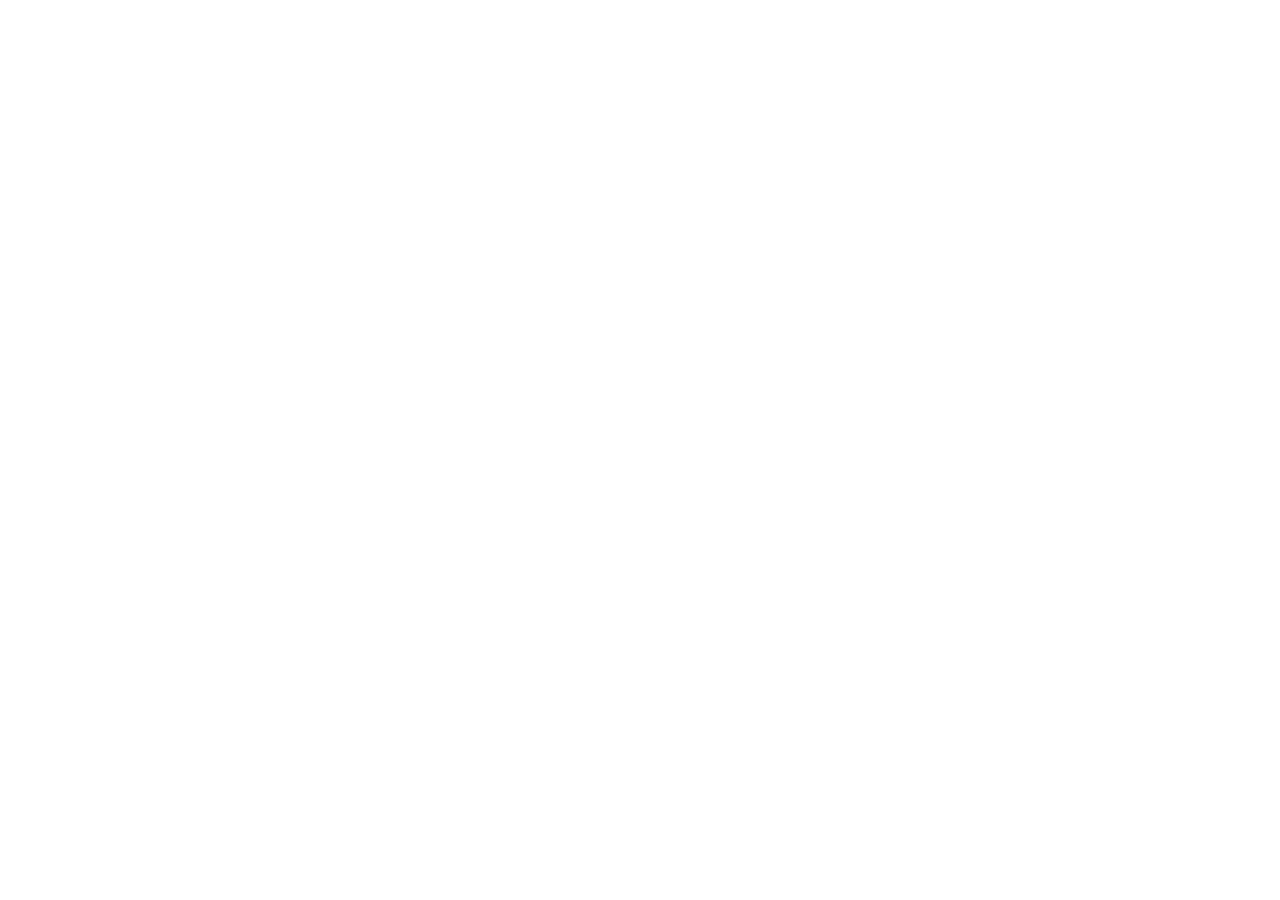
==== index.html @ 7acb24db "Update index.html - Update landing page with images new images" ====
<!DOCTYPE html>
<html lang="en">
<head>
  <!-- Google tag (gtag.js) -->
<script async src="https://www.googletagmanager.com/gtag/js?id=G-9ZVL39YYQL"></script>
<script>
  window.dataLayer = window.dataLayer || [];
  function gtag(){dataLayer.push(arguments);}
  gtag('js', new Date());

  gtag('config', 'G-9ZVL39YYQL');
<meta charset="UTF-8" />
<meta name="viewport" content="width=device-width, initial-scale=1.0" />
<title>pakt — Make the pakt. Show up. Live it.</title>
<meta name="description" content="pakt is coming soon to NYC, LA, and Chicago. Join the beta waitlist and be first in the room when we launch." />
<meta property="og:title" content="pakt — Make the pakt. Show up. Live it." />
<meta property="og:description" content="The social discovery app for people who are tired of experiencing things alone." />
<meta property="og:url" content="https://pakt.group" />
<meta name="twitter:card" content="summary_large_image" />
<link rel="preconnect" href="https://fonts.googleapis.com" />
<link rel="preconnect" href="https://fonts.gstatic.com" crossorigin />
<link rel="stylesheet" href="https://fonts.googleapis.com/css2?family=Fraunces:ital,opsz,wght@0,9..144,300;0,9..144,400;0,9..144,500;0,9..144,600;0,9..144,700;0,9..144,800;0,9..144,900;1,9..144,400;1,9..144,500;1,9..144,600&family=DM+Sans:ital,opsz,wght@0,9..40,300;0,9..40,400;0,9..40,500;0,9..40,600;0,9..40,700;1,9..40,400&family=JetBrains+Mono:ital,wght@0,400;0,500;0,700&display=swap" />
<style>
/* ─── Design Tokens ───────────────────────────────────────────────────── */
:root {
  --ink: #0E0E0F;
  --bone: #F5EFE4;
  --cream: #FAF4E7;
  --paper: #F0E9DB;
  --ember: #FF5339;
  --ember-dim: #E8432B;
  --indigo: #2E2F7E;
  --lime: #CAFF3C;
  --sage: #7A8471;

  --text-ink: #1A1A1B;
  --text-dim: #4A4A4B;
  --text-mute: #7A7A7B;
  --rule: rgba(14, 14, 15, 0.12);

  --display: 'Fraunces', 'Times New Roman', serif;
  --body: 'DM Sans', system-ui, sans-serif;
  --mono: 'JetBrains Mono', ui-monospace, monospace;

  --max: 1280px;
  --gutter: clamp(20px, 5vw, 48px);
}

/* ─── Reset ──────────────────────────────────────────────────────────── */
*, *::before, *::after { box-sizing: border-box; margin: 0; padding: 0; }
html { scroll-behavior: smooth; -webkit-font-smoothing: antialiased; -moz-osx-font-smoothing: grayscale; }
body {
  font-family: var(--body);
  background: var(--bone);
  color: var(--text-ink);
  font-size: 17px;
  line-height: 1.55;
  overflow-x: hidden;
}
img { display: block; max-width: 100%; }
button, input, select, textarea { font: inherit; color: inherit; }
a { color: inherit; text-decoration: none; -webkit-tap-highlight-color: transparent; }
button { -webkit-tap-highlight-color: transparent; cursor: pointer; }

/* Noise / grain texture overlay */
body::before {
  content: "";
  position: fixed; inset: 0;
  pointer-events: none;
  z-index: 1000;
  opacity: 0.035;
  mix-blend-mode: multiply;
  background-image: url("data:image/svg+xml;utf8,<svg xmlns='http://www.w3.org/2000/svg' width='200' height='200'><filter id='n'><feTurbulence type='fractalNoise' baseFrequency='0.9' numOctaves='2' stitchTiles='stitch'/></filter><rect width='100%25' height='100%25' filter='url(%23n)'/></svg>");
}

/* ─── Navigation ─────────────────────────────────────────────────────── */
.nav {
  position: fixed; top: 0; left: 0; right: 0;
  z-index: 100;
  padding: 20px var(--gutter);
  display: flex; justify-content: space-between; align-items: center;
  transition: backdrop-filter 0.3s, background 0.3s, border-color 0.3s;
  border-bottom: 1px solid transparent;
}
.nav.scrolled {
  background: rgba(245, 239, 228, 0.85);
  backdrop-filter: blur(20px);
  -webkit-backdrop-filter: blur(20px);
  border-bottom-color: var(--rule);
}
.logo {
  font-family: var(--display);
  font-weight: 800;
  font-size: 28px;
  font-style: italic;
  letter-spacing: -1.5px;
  color: var(--ink);
}
.logo .dot {
  display: inline-block;
  width: 8px; height: 8px;
  border-radius: 50%;
  background: var(--ember);
  margin-left: 2px;
  vertical-align: 5px;
  animation: pulse 2s ease infinite;
}
@keyframes pulse {
  0%, 100% { opacity: 1; transform: scale(1); }
  50% { opacity: 0.6; transform: scale(1.3); }
}
.nav-links {
  display: flex; gap: 36px; align-items: center;
}
.nav-links a {
  font-family: var(--body);
  font-size: 14px;
  font-weight: 500;
  color: var(--text-ink);
  position: relative;
}
.nav-links a:not(.nav-cta)::after {
  content: ''; position: absolute; bottom: -4px; left: 0; width: 0; height: 1px;
  background: var(--ink); transition: width 0.3s ease;
}
@media (hover: hover) {
  .nav-links a:not(.nav-cta):hover::after { width: 100%; }
}
.nav-cta {
  background: var(--ink);
  color: var(--bone) !important;
  padding: 10px 20px;
  border-radius: 999px;
  font-weight: 600;
  transition: transform 0.2s, box-shadow 0.2s;
  -webkit-tap-highlight-color: transparent;
}
.nav-cta:active { opacity: 0.8; transform: scale(0.97); }
@media (hover: hover) {
  .nav-cta:hover {
    transform: translateY(-2px);
    box-shadow: 0 8px 20px rgba(14,14,15,0.2);
  }
}
/* ── Hamburger button ── */
.nav-burger {
  display: none;
  flex-direction: column;
  justify-content: center;
  gap: 5px;
  width: 40px; height: 40px;
  padding: 8px;
  border-radius: 8px;
  background: transparent;
  border: none;
  cursor: pointer;
  -webkit-tap-highlight-color: transparent;
}
.nav-burger span {
  display: block;
  width: 100%; height: 2px;
  background: var(--ink);
  border-radius: 2px;
  transition: transform 0.3s ease, opacity 0.3s ease;
  transform-origin: center;
}
.nav-burger.open span:nth-child(1) { transform: translateY(7px) rotate(45deg); }
.nav-burger.open span:nth-child(2) { opacity: 0; transform: scaleX(0); }
.nav-burger.open span:nth-child(3) { transform: translateY(-7px) rotate(-45deg); }

/* ── Mobile drawer ── */
.nav-drawer {
  position: fixed;
  top: 0; right: 0;
  width: min(320px, 85vw);
  height: 100vh;
  background: var(--bone);
  z-index: 200;
  display: flex;
  flex-direction: column;
  padding: 100px 32px 48px;
  gap: 4px;
  transform: translateX(100%);
  transition: transform 0.35s cubic-bezier(0.4, 0, 0.2, 1);
  box-shadow: -20px 0 60px rgba(14,14,15,0.15);
}
.nav-drawer.open { transform: translateX(0); }
.nav-overlay {
  position: fixed;
  inset: 0;
  background: rgba(14,14,15,0.4);
  z-index: 190;
  opacity: 0;
  pointer-events: none;
  transition: opacity 0.35s ease;
  backdrop-filter: blur(4px);
  -webkit-backdrop-filter: blur(4px);
}
.nav-overlay.open { opacity: 1; pointer-events: auto; }
.drawer-link {
  font-family: var(--display);
  font-size: 28px;
  font-weight: 400;
  letter-spacing: -0.02em;
  color: var(--text-ink);
  padding: 14px 0;
  border-bottom: 1px solid var(--rule);
  transition: color 0.2s;
}
.drawer-link:last-child { border-bottom: none; }
.drawer-link:active { color: var(--ember); }
.drawer-cta {
  margin-top: 16px;
  font-size: 22px;
  color: var(--ember);
  font-style: italic;
  border: none;
}

@media (max-width: 768px) {
  .nav-links a:not(.nav-cta) { display: none; }
  .nav-cta { display: none; }
  .nav-burger { display: flex; }
}

/* ─── Hero ───────────────────────────────────────────────────────────── */
.hero {
  min-height: 100vh;
  padding: 120px var(--gutter) 80px;
  position: relative;
  display: grid;
  grid-template-columns: 1fr 1fr;
  gap: 60px;
  align-items: center;
  max-width: var(--max);
  margin: 0 auto;
  overflow: visible;
}
@media (max-width: 960px) {
  .hero {
    grid-template-columns: 1fr;
    text-align: center;
    padding: 120px var(--gutter) 60px;
    gap: 48px;
  }
}

/* Hero background spans full viewport */
.hero-bg-full {
  position: fixed;
  inset: 0;
  pointer-events: none;
  z-index: -1;
}

.hero-grid {
  position: absolute; inset: 0;
  background-image:
    linear-gradient(to right, var(--rule) 1px, transparent 1px),
    linear-gradient(to bottom, var(--rule) 1px, transparent 1px);
  background-size: 60px 60px;
  mask-image: linear-gradient(to bottom, rgba(0,0,0,0.4), transparent);
  -webkit-mask-image: linear-gradient(to bottom, rgba(0,0,0,0.4), transparent);
  pointer-events: none;
}

.hero-copy { position: relative; z-index: 2; }
@media (max-width: 960px) {
  .hero-actions { justify-content: center; }
}

.hero-eyebrow {
  font-family: var(--mono);
  font-size: 13px;
  font-weight: 500;
  text-transform: uppercase;
  letter-spacing: 2.5px;
  color: var(--text-mute);
  margin-bottom: 32px;
  display: flex; align-items: center; gap: 12px;
  animation: fadeInUp 0.8s ease 0.1s both;
}
@media (max-width: 768px) {
  .hero-eyebrow { font-size: 11px; letter-spacing: 1.5px; margin-bottom: 24px; }
  .hero-eyebrow::before { width: 24px; }
}
.hero-eyebrow::before {
  content: ''; display: inline-block;
  width: 40px; height: 1px; background: var(--ink); opacity: 0.3;
}
.hero-title {
  font-family: var(--display);
  font-size: clamp(48px, 9vw, 120px);
  line-height: 1.05;
  font-weight: 400;
  letter-spacing: -0.03em;
  max-width: 1100px;
  margin-bottom: 40px;
  animation: fadeInUp 0.9s ease 0.2s both;
}
.hero-title .line {
  display: block;
  overflow: visible;
  padding-bottom: 0.08em;
}
.hero-title em {
  font-style: italic;
  font-weight: 500;
  color: var(--ember);
}
.hero-title .underline {
  position: relative;
  display: inline-block;
}
.hero-title .underline::after {
  content: ''; position: absolute;
  left: 0; right: 0; bottom: -0.12em;
  height: 4px;
  border-radius: 2px;
  background: var(--ember);
  animation: drawLine 1.2s ease 1.4s both;
  transform-origin: left;
}
@keyframes fadeInUp {
  from { opacity: 0; transform: translateY(24px); }
  to   { opacity: 1; transform: translateY(0); }
}
@keyframes drawLine {
  from { transform: scaleX(0); }
  to   { transform: scaleX(1); }
}
.hero-sub {
  font-size: clamp(16px, 2vw, 20px);
  max-width: 540px;
  color: var(--text-dim);
  margin-bottom: 48px;
  animation: fadeInUp 0.9s ease 0.4s both;
  line-height: 1.65;
}
.hero-actions {
  display: flex; gap: 12px; flex-wrap: wrap;
  animation: fadeInUp 0.9s ease 0.5s both;
}
@media (max-width: 640px) {
  .hero-actions { flex-direction: column; }
  .hero-actions .btn { width: 100%; justify-content: center; border-radius: 14px; padding: 17px 24px; }
}

/* ─── Buttons ─────────────────────────────────────────────────────────── */
.btn {
  display: inline-flex; align-items: center; gap: 12px;
  padding: 18px 32px;
  border-radius: 999px;
  font-family: var(--body);
  font-size: 15px;
  font-weight: 600;
  border: none;
  cursor: pointer;
  transition: all 0.25s ease;
  position: relative;
  overflow: hidden;
}
.btn-primary { background: var(--ink); color: var(--bone); }
.btn-secondary { background: transparent; color: var(--ink); border: 1.5px solid var(--ink); }
.btn-icon { width: 18px; height: 18px; }

/* Touch feedback — works on all devices */
.btn-primary:active { opacity: 0.85; transform: scale(0.97); }
.btn-secondary:active { background: var(--ink); color: var(--bone); transform: scale(0.97); }

/* Hover effects — desktop only, never fires on touch */
@media (hover: hover) {
  .btn-primary:hover {
    transform: translateY(-3px);
    box-shadow: 0 12px 32px rgba(14,14,15,0.25);
  }
  .btn-secondary:hover { background: var(--ink); color: var(--bone); }
}



.float-card-img {
  height: 110px; border-radius: 10px; margin-bottom: 12px;
  position: relative; overflow: hidden;
}

/* ═══════════════════════════════════════
   SCENE 1 — Jazz Under the Stars
   Night sky · Spotlights · Musicians · Crowd
   ═══════════════════════════════════════ */
.fc-jazz {
  background: linear-gradient(175deg, #030a1c 0%, #061530 35%, #0d2045 65%, #101830 100%);
}
/* Stars */
.fc-jazz::before {
  content: ''; position: absolute; inset: 0;
  background-image:
    radial-gradient(1px   1px   at  7% 10%, rgba(255,255,255,.95) 0%, transparent 100%),
    radial-gradient(1px   1px   at 19%  6%, rgba(255,255,255,.75) 0%, transparent 100%),
    radial-gradient(1.5px 1.5px at 34% 13%, rgba(255,255,255,.9)  0%, transparent 100%),
    radial-gradient(1px   1px   at 51%  5%, rgba(255,255,255,.8)  0%, transparent 100%),
    radial-gradient(1px   1px   at 66%  9%, rgba(255,255,255,.85) 0%, transparent 100%),
    radial-gradient(1.5px 1.5px at 80%  6%, rgba(255,255,255,.9)  0%, transparent 100%),
    radial-gradient(1px   1px   at 91% 15%, rgba(255,255,255,.7)  0%, transparent 100%),
    radial-gradient(1px   1px   at 12% 23%, rgba(255,255,255,.55) 0%, transparent 100%),
    radial-gradient(1px   1px   at 45% 20%, rgba(255,255,255,.65) 0%, transparent 100%),
    radial-gradient(1px   1px   at 73% 22%, rgba(255,255,255,.7)  0%, transparent 100%),
    radial-gradient(1px   1px   at 88% 28%, rgba(255,255,255,.5)  0%, transparent 100%),
    radial-gradient(1px   1px   at 28% 32%, rgba(255,255,255,.4)  0%, transparent 100%),
    radial-gradient(1px   1px   at 60% 30%, rgba(255,255,255,.45) 0%, transparent 100%);
}
/* Stage ambient glow */
.fc-jazz::after {
  content: ''; position: absolute;
  bottom: 37%; left: 50%; transform: translateX(-50%);
  width: 130px; height: 14px;
  background: radial-gradient(ellipse, rgba(255,195,55,.35) 0%, transparent 70%);
  border-radius: 50%;
}
/* Spotlight beams */
.fc-j-spot { position: absolute; bottom: 36%; }
.fc-j-spot::before {
  content: ''; position: absolute; bottom: 0;
  clip-path: polygon(20% 0%, 80% 0%, 100% 100%, 0% 100%);
}
.fc-j-spot-1 { left: 14%; }
.fc-j-spot-1::before {
  width: 40px; height: 48px;
  background: linear-gradient(to bottom, transparent 0%, rgba(255,200,55,.24) 100%);
  transform: rotate(-10deg); transform-origin: bottom center;
}
.fc-j-spot-2 { left: 46%; }
.fc-j-spot-2::before {
  width: 30px; height: 52px;
  background: linear-gradient(to bottom, transparent 0%, rgba(255,230,100,.2) 100%);
  transform-origin: bottom center;
}
.fc-j-spot-3 { right: 14%; }
.fc-j-spot-3::before {
  width: 38px; height: 46px;
  background: linear-gradient(to bottom, transparent 0%, rgba(180,155,255,.2) 100%);
  transform: rotate(10deg); transform-origin: bottom center;
}
/* Stage platform */
.fc-j-stage {
  position: absolute;
  bottom: 36%; left: 0; right: 0; height: 2px;
  background: linear-gradient(90deg, transparent, #4a3818 20%, #2e2208 50%, #4a3818 80%, transparent);
  box-shadow: 0 0 10px rgba(255,190,50,.25);
}
/* Musician silhouettes */
.fc-j-sil {
  position: absolute; bottom: calc(36% + 2px);
  background: #01040d; border-radius: 2px 2px 0 0;
}
.fc-j-sil::before {
  content: ''; position: absolute;
  bottom: 100%; left: 50%; transform: translateX(-50%);
  border-radius: 50%; background: #01040d;
}
/* Pianist */
.fc-j-sil-1 { left: calc(25% - 4px); width: 8px; height: 18px; }
.fc-j-sil-1::before { width: 6px; height: 6px; }
/* Bassist */
.fc-j-sil-2 { left: calc(50% - 4px); width: 7px; height: 22px; }
.fc-j-sil-2::before { width: 5px; height: 5px; }
.fc-j-sil-2::after {
  content: ''; position: absolute;
  top: -2px; right: -8px;
  width: 1px; height: 28px;
  background: #01040d; transform: rotate(5deg); transform-origin: bottom;
}
/* Trumpet */
.fc-j-sil-3 { right: calc(25% - 4px); width: 8px; height: 20px; }
.fc-j-sil-3::before { width: 5px; height: 5px; }
.fc-j-sil-3::after {
  content: ''; position: absolute;
  top: 5px; left: 100%;
  width: 11px; height: 2px;
  background: #01040d; border-radius: 0 1px 1px 0;
}
/* Trees flanking stage */
.fc-j-tree {
  position: absolute;
  bottom: 36%;
}
.fc-j-tree::before, .fc-j-tree::after { content: ''; position: absolute; background: #01040d; }
.fc-j-tree-l { left: 0; }
.fc-j-tree-l::before { bottom: 0; left: 4px; width: 5px; height: 22px; }
.fc-j-tree-l::after {
  bottom: 18px; left: -6px;
  width: 22px; height: 28px;
  background: radial-gradient(ellipse, #01040d 0%, #01040d 100%);
  border-radius: 50% 50% 40% 40%;
}
.fc-j-tree-r { right: 0; }
.fc-j-tree-r::before { bottom: 0; right: 4px; width: 5px; height: 18px; }
.fc-j-tree-r::after {
  bottom: 14px; right: -5px;
  width: 18px; height: 22px;
  border-radius: 50% 50% 40% 40%;
}
/* Crowd silhouette */
.fc-j-crowd {
  position: absolute;
  bottom: 0; left: 0; right: 0; height: 36%;
  background: #01040d;
  border-radius: 50% 50% 0 0 / 8px 8px 0 0;
}
.fc-j-crowd::before {
  content: ''; position: absolute;
  top: -7px; left: 0; right: 0; height: 8px;
  background:
    radial-gradient(ellipse 9px 7px at  5% 0%, #01040d 49%, transparent 50%),
    radial-gradient(ellipse 9px 7px at 13% 0%, #01040d 49%, transparent 50%),
    radial-gradient(ellipse 9px 7px at 21% 0%, #01040d 49%, transparent 50%),
    radial-gradient(ellipse 9px 7px at 30% 0%, #01040d 49%, transparent 50%),
    radial-gradient(ellipse 9px 7px at 38% 0%, #01040d 49%, transparent 50%),
    radial-gradient(ellipse 9px 7px at 47% 0%, #01040d 49%, transparent 50%),
    radial-gradient(ellipse 9px 7px at 55% 0%, #01040d 49%, transparent 50%),
    radial-gradient(ellipse 9px 7px at 64% 0%, #01040d 49%, transparent 50%),
    radial-gradient(ellipse 9px 7px at 72% 0%, #01040d 49%, transparent 50%),
    radial-gradient(ellipse 9px 7px at 81% 0%, #01040d 49%, transparent 50%),
    radial-gradient(ellipse 9px 7px at 90% 0%, #01040d 49%, transparent 50%),
    radial-gradient(ellipse 9px 7px at 99% 0%, #01040d 49%, transparent 50%);
}

/* ═══════════════════════════════════════
   SCENE 2 — Street Food Festival (Urban)
   City skyline · Food trucks · Bunting · Crowd
   ═══════════════════════════════════════ */
.fc-food {
  background: linear-gradient(175deg,
    #1c3a5e 0%,
    #2e5a80 18%,
    #b87218 58%,
    #8a4e08 80%,
    #5a2e04 100%
  );
}
/* Sky: sun halo + warm atmosphere */
.fc-food::before {
  content: ''; position: absolute; inset: 0;
  background:
    radial-gradient(ellipse 110px 32px at 62% 60%, rgba(255,220,80,.28) 0%, transparent 100%),
    radial-gradient(ellipse 50px 18px at 25% 68%, rgba(255,180,50,.1)  0%, transparent 100%);
}
/* City skyline */
.fc-f-skyline {
  position: absolute;
  bottom: 38%; left: 0; right: 0; height: 32px;
  background:
    linear-gradient(#0a1828,#0a1828)  1% bottom / 14px 32px no-repeat,
    linear-gradient(#0a1828,#0a1828) 12% bottom / 18px 20px no-repeat,
    linear-gradient(#0a1828,#0a1828) 27% bottom / 13px 28px no-repeat,
    linear-gradient(#0a1828,#0a1828) 43% bottom / 22px 16px no-repeat,
    linear-gradient(#0a1828,#0a1828) 58% bottom / 16px 26px no-repeat,
    linear-gradient(#0a1828,#0a1828) 73% bottom / 20px 22px no-repeat,
    linear-gradient(#0a1828,#0a1828) 88% bottom / 14px 30px no-repeat;
}
/* Lit windows on buildings */
.fc-f-skyline::before {
  content: ''; position: absolute; inset: 0;
  background:
    radial-gradient(1px 1px at  3% 22%, rgba(255,230,100,.7) 0%, transparent 100%),
    radial-gradient(1px 1px at  8% 58%, rgba(255,230,100,.55) 0%, transparent 100%),
    radial-gradient(1px 1px at 16% 52%, rgba(255,230,100,.65) 0%, transparent 100%),
    radial-gradient(1px 1px at 31% 20%, rgba(255,230,100,.7) 0%, transparent 100%),
    radial-gradient(1px 1px at 36% 55%, rgba(255,230,100,.5) 0%, transparent 100%),
    radial-gradient(1px 1px at 48% 42%, rgba(255,230,100,.6) 0%, transparent 100%),
    radial-gradient(1px 1px at 63% 16%, rgba(255,230,100,.65) 0%, transparent 100%),
    radial-gradient(1px 1px at 68% 50%, rgba(255,230,100,.5) 0%, transparent 100%),
    radial-gradient(1px 1px at 78% 32%, rgba(255,230,100,.6) 0%, transparent 100%),
    radial-gradient(1px 1px at 83% 62%, rgba(255,230,100,.55) 0%, transparent 100%),
    radial-gradient(1px 1px at 92% 25%, rgba(255,230,100,.7) 0%, transparent 100%);
}
/* Ground / street */
.fc-f-ground {
  position: absolute;
  bottom: 0; left: 0; right: 0; height: 38%;
  background: linear-gradient(to bottom, #1a1008, #0e0804);
}
.fc-f-ground::before {
  content: ''; position: absolute;
  top: 0; left: 0; right: 0; height: 1.5px;
  background: rgba(255,200,80,.12);
}
/* Bunting string */
.fc-f-bunting {
  position: absolute;
  top: 20%; left: 0; right: 0; height: 1px;
  background: rgba(255,255,255,.22);
}
/* Colorful bunting flags */
.fc-f-bunting::before {
  content: ''; position: absolute;
  top: 0; left: 0; height: 8px; width: 100%;
  background:
    linear-gradient(135deg, rgba(220,30,30,.9) 5px, transparent 5px)    0px   0px / 12px 8px,
    linear-gradient(225deg, rgba(220,30,30,.9) 5px, transparent 5px)    6px   0px / 12px 8px,
    linear-gradient(135deg, rgba(255,200,0,.85) 5px, transparent 5px)  14px   0px / 12px 8px,
    linear-gradient(225deg, rgba(255,200,0,.85) 5px, transparent 5px)  20px   0px / 12px 8px,
    linear-gradient(135deg, rgba(30,100,200,.7) 5px, transparent 5px)  28px   0px / 12px 8px,
    linear-gradient(225deg, rgba(30,100,200,.7) 5px, transparent 5px)  34px   0px / 12px 8px,
    linear-gradient(135deg, rgba(200,30,100,.8) 5px, transparent 5px)  42px   0px / 12px 8px,
    linear-gradient(225deg, rgba(200,30,100,.8) 5px, transparent 5px)  48px   0px / 12px 8px,
    linear-gradient(135deg, rgba(30,160,60,.7) 5px, transparent 5px)   56px   0px / 12px 8px,
    linear-gradient(225deg, rgba(30,160,60,.7) 5px, transparent 5px)   62px   0px / 12px 8px,
    linear-gradient(135deg, rgba(220,30,30,.9) 5px, transparent 5px)   70px   0px / 12px 8px,
    linear-gradient(225deg, rgba(220,30,30,.9) 5px, transparent 5px)   76px   0px / 12px 8px,
    linear-gradient(135deg, rgba(255,200,0,.85) 5px, transparent 5px)  84px   0px / 12px 8px,
    linear-gradient(225deg, rgba(255,200,0,.85) 5px, transparent 5px)  90px   0px / 12px 8px,
    linear-gradient(135deg, rgba(30,100,200,.7) 5px, transparent 5px)  98px   0px / 12px 8px,
    linear-gradient(225deg, rgba(30,100,200,.7) 5px, transparent 5px) 104px   0px / 12px 8px,
    linear-gradient(135deg, rgba(200,30,100,.8) 5px, transparent 5px) 112px   0px / 12px 8px,
    linear-gradient(225deg, rgba(200,30,100,.8) 5px, transparent 5px) 118px   0px / 12px 8px,
    linear-gradient(135deg, rgba(30,160,60,.7) 5px, transparent 5px)  126px   0px / 12px 8px,
    linear-gradient(225deg, rgba(30,160,60,.7) 5px, transparent 5px)  132px   0px / 12px 8px,
    linear-gradient(135deg, rgba(220,30,30,.9) 5px, transparent 5px)  140px   0px / 12px 8px,
    linear-gradient(225deg, rgba(220,30,30,.9) 5px, transparent 5px)  146px   0px / 12px 8px,
    linear-gradient(135deg, rgba(255,200,0,.85) 5px, transparent 5px) 154px   0px / 12px 8px,
    linear-gradient(225deg, rgba(255,200,0,.85) 5px, transparent 5px) 160px   0px / 12px 8px,
    linear-gradient(135deg, rgba(30,100,200,.7) 5px, transparent 5px) 168px   0px / 12px 8px,
    linear-gradient(225deg, rgba(30,100,200,.7) 5px, transparent 5px) 174px   0px / 12px 8px,
    linear-gradient(135deg, rgba(200,30,100,.8) 5px, transparent 5px) 182px   0px / 12px 8px,
    linear-gradient(225deg, rgba(200,30,100,.8) 5px, transparent 5px) 188px   0px / 12px 8px,
    linear-gradient(135deg, rgba(30,160,60,.7) 5px, transparent 5px)  196px   0px / 12px 8px,
    linear-gradient(225deg, rgba(30,160,60,.7) 5px, transparent 5px)  202px   0px / 12px 8px;
  background-repeat: no-repeat;
}
/* Food truck bodies */
.fc-f-truck {
  position: absolute;
  bottom: 38%;
  background: #0a1828;
  border-radius: 2px 2px 0 0;
}
/* Wheels via box-shadow */
.fc-f-truck::after {
  content: ''; position: absolute;
  bottom: -5px;
  width: 8px; height: 8px;
  background: #0a1828; border-radius: 50%;
}
.fc-f-truck-1 { left: 2%; width: 60px; height: 24px; }
.fc-f-truck-1::after { left: 9px; box-shadow: 38px 0 0 0 #0a1828; }
.fc-f-truck-2 { left: 43%; width: 52px; height: 22px; }
.fc-f-truck-2::after { left: 8px; box-shadow: 32px 0 0 0 #0a1828; }
/* Service windows */
.fc-f-win {
  position: absolute;
  background: rgba(255,200,50,.18);
  border: 1px solid rgba(255,200,50,.3);
  border-radius: 1px;
}
.fc-f-win-1 { bottom: calc(38% + 8px);  left: calc(2%  + 14px); width: 16px; height: 12px; }
.fc-f-win-2 { bottom: calc(38% + 7px);  left: calc(43% + 12px); width: 14px; height: 10px; }
/* Truck awnings */
.fc-f-awn {
  position: absolute;
  background: #0a1828; height: 5px;
}
.fc-f-awn-1 { bottom: calc(38% + 24px); left: calc(2%  - 2px); width: 64px; }
.fc-f-awn-2 { bottom: calc(38% + 22px); left: calc(43% - 2px); width: 56px; }
/* Food stand (right) */
.fc-f-stand {
  position: absolute;
  bottom: 38%; right: 3%;
  width: 34px; height: 14px;
  background: #0a1828; border-radius: 1px;
}
.fc-f-stand::before {
  content: ''; position: absolute;
  bottom: 100%; left: -3px; right: -3px; height: 4px;
  background: #0a1828; border-radius: 1px 1px 0 0;
}
.fc-f-stand::after {
  content: ''; position: absolute;
  top: 100%; left: 5px;
  width: 2px; height: 8px;
  background: #0a1828;
  box-shadow: 20px 0 0 0 #0a1828;
}
/* Steam wisps */
.fc-f-steam {
  position: absolute; bottom: 38%;
  width: 3px; background: rgba(255,255,255,.12); border-radius: 2px;
  animation: fc-steam 2.5s ease-in-out infinite;
}
.fc-f-steam-1 { left: 18%; height: 14px; animation-delay: 0.4s; }
.fc-f-steam-2 { left: 54%; height: 10px; animation-delay: 1.2s; }
@keyframes fc-steam {
  0%   { transform: translateY(0) scaleX(1); opacity: .12; }
  50%  { transform: translateY(-9px) scaleX(1.6); opacity: .18; }
  100% { transform: translateY(-18px) scaleX(.4); opacity: 0; }
}
/* Crowd heads foreground */
.fc-f-crowd {
  position: absolute;
  bottom: 0; left: 0; right: 0; height: 20%;
  background: #0a0602;
}
.fc-f-crowd::before {
  content: ''; position: absolute;
  top: -9px; left: 0; right: 0; height: 10px;
  background:
    radial-gradient(ellipse 12px 9px at  5% 0%, #0a0602 49%, transparent 50%),
    radial-gradient(ellipse 11px 8px at 14% 0%, #0a0602 49%, transparent 50%),
    radial-gradient(ellipse 13px 9px at 24% 0%, #0a0602 49%, transparent 50%),
    radial-gradient(ellipse 10px 8px at 33% 0%, #0a0602 49%, transparent 50%),
    radial-gradient(ellipse 12px 9px at 43% 0%, #0a0602 49%, transparent 50%),
    radial-gradient(ellipse 11px 8px at 53% 0%, #0a0602 49%, transparent 50%),
    radial-gradient(ellipse 13px 9px at 62% 0%, #0a0602 49%, transparent 50%),
    radial-gradient(ellipse 10px 8px at 72% 0%, #0a0602 49%, transparent 50%),
    radial-gradient(ellipse 12px 9px at 82% 0%, #0a0602 49%, transparent 50%),
    radial-gradient(ellipse 11px 8px at 92% 0%, #0a0602 49%, transparent 50%);
}

/* ═══════════════════════════════════════
   SCENE 3 — Sunset Kayak Tour
   Burning sky · Glowing sun · Dark water · Kayaks
   ═══════════════════════════════════════ */
.fc-kayak {
  background: linear-gradient(175deg,
    #ff7730 0%, #f56010 22%,
    #d94800 48%, #b83200 72%,
    #7a1800 100%);
}
/* Atmospheric haze */
.fc-kayak::before {
  content: ''; position: absolute; inset: 0;
  background:
    radial-gradient(ellipse 100px 38px at 50% 22%, rgba(255,240,80,.14) 0%, transparent 100%),
    radial-gradient(ellipse 50px  20px at 18% 18%, rgba(255,200,80,.08) 0%, transparent 100%),
    radial-gradient(ellipse 45px  18px at 82% 14%, rgba(255,210,80,.08) 0%, transparent 100%);
}
/* Sun orb */
.fc-k-sun {
  position: absolute;
  bottom: 42%; left: 50%; transform: translateX(-50%);
  width: 20px; height: 20px; border-radius: 50%;
  background: radial-gradient(circle, #fff8e0 0%, #ffe050 40%, #ffaa00 70%, transparent 100%);
  box-shadow: 0 0 10px 5px rgba(255,210,40,.45), 0 0 28px 10px rgba(255,140,0,.2);
}
/* Water body */
.fc-k-water {
  position: absolute;
  bottom: 0; left: 0; right: 0; height: 42%;
  background: linear-gradient(to bottom, #0c1f35 0%, #071420 50%, #03090f 100%);
}
/* Sun reflection column */
.fc-k-water::before {
  content: ''; position: absolute;
  top: 0; left: 50%; transform: translateX(-50%);
  width: 8px; height: 40%;
  background: linear-gradient(to bottom, rgba(255,200,40,.4) 0%, rgba(255,130,20,.15) 60%, transparent 100%);
  border-radius: 0 0 3px 3px;
}
/* Water shimmer line */
.fc-k-water::after {
  content: ''; position: absolute;
  top: 7px; left: 0; right: 0; height: 1px;
  background: linear-gradient(90deg, transparent 8%, rgba(255,140,30,.22) 28%, rgba(255,190,60,.38) 50%, rgba(255,140,30,.22) 72%, transparent 92%);
}
/* Second shimmer line */
.fc-k-shimmer {
  position: absolute;
  bottom: calc(42% - 18px); left: 0; right: 0; height: 1px;
  background: linear-gradient(90deg, transparent 15%, rgba(255,120,20,.14) 35%, rgba(255,160,40,.2) 50%, rgba(255,120,20,.14) 65%, transparent 85%);
}
/* Mountain / tree silhouette */
.fc-k-mtn {
  position: absolute;
  bottom: 42%; left: 0; right: 0; height: 18px;
  background:
    radial-gradient(ellipse 55px 18px at 16% 100%, #07111e 49%, transparent 50%),
    radial-gradient(ellipse 65px 15px at 78% 100%, #07111e 49%, transparent 50%),
    radial-gradient(ellipse 22px 10px at  4% 100%, #07111e 49%, transparent 50%),
    radial-gradient(ellipse 28px 13px at 96% 100%, #07111e 49%, transparent 50%),
    radial-gradient(ellipse 20px  8px at 38% 100%, #07111e 49%, transparent 50%),
    radial-gradient(ellipse 18px  9px at 58% 100%, #07111e 49%, transparent 50%);
}
/* Kayak hulls — prominent boat shapes */
.fc-k-kayak {
  position: absolute;
  bottom: calc(42% + 2px);
  height: 8px;
  border-radius: 50%;
  background: #07111e;
  box-shadow: 0 2px 6px rgba(0,0,0,.5);
}
/* Kayak 1 — lead, foreground, large */
.fc-k-kayak-1 { left: 15%; width: 58px; }
/* Kayak 2 — behind, slightly smaller */
.fc-k-kayak-2 { left: 57%; width: 46px; bottom: calc(42% + 1px); }
/* Paddle blades on each kayak */
.fc-k-kayak::before, .fc-k-kayak::after {
  content: ''; position: absolute;
  background: #07111e; border-radius: 2px;
  width: 3px; height: 14px;
  top: -12px;
}
.fc-k-kayak-1::before { left: 16px;  transform: rotate(-24deg); transform-origin: bottom center; }
.fc-k-kayak-1::after  { right: 16px; transform: rotate(24deg);  transform-origin: bottom center; }
.fc-k-kayak-2::before { left: 12px;  transform: rotate(-20deg); transform-origin: bottom center; width: 2px; height: 12px; top: -10px; }
.fc-k-kayak-2::after  { right: 12px; transform: rotate(20deg);  transform-origin: bottom center; width: 2px; height: 12px; top: -10px; }
/* Paddler on kayak 1 */
.fc-k-kayak-1 .fc-k-paddler {
  position: absolute;
  bottom: 65%; left: 50%; transform: translateX(-50%);
  width: 6px; height: 9px;
  background: #07111e; border-radius: 3px 3px 0 0;
}
.fc-k-kayak-1 .fc-k-paddler::before {
  content: ''; position: absolute;
  bottom: 100%; left: 50%; transform: translateX(-50%);
  width: 5px; height: 5px;
  background: #07111e; border-radius: 50%;
}
/* Paddler on kayak 2 */
.fc-k-kayak-2 .fc-k-paddler {
  position: absolute;
  bottom: 65%; left: 50%; transform: translateX(-50%);
  width: 5px; height: 7px;
  background: #07111e; border-radius: 2px 2px 0 0;
}
.fc-k-kayak-2 .fc-k-paddler::before {
  content: ''; position: absolute;
  bottom: 100%; left: 50%; transform: translateX(-50%);
  width: 4px; height: 4px;
  background: #07111e; border-radius: 50%;
}




/* ═══════════════════════════════════════════════════════════
   ANIMATED PHONE DEMO
   ═══════════════════════════════════════════════════════════ */

/* ── Phone container ── */
.hero-phone-demo {
  position: relative;
  z-index: 2;
  display: flex;
  align-items: center;
  justify-content: center;
  padding: 20px 0;
}
@media (max-width: 960px) {
  .hero-phone-demo { padding: 0; }
}

/* Glow ring behind phone */
.hero-phone-demo::before {
  content: '';
  position: absolute;
  width: 320px; height: 320px;
  border-radius: 50%;
  background: radial-gradient(circle, rgba(255,83,57,.18) 0%, transparent 70%);
  animation: demoGlow 4s ease-in-out infinite;
  pointer-events: none;
}
@keyframes demoGlow {
  0%,100% { transform: scale(1);   opacity: .8; }
  50%      { transform: scale(1.1); opacity: 1; }
}

/* ── Phone shell ── */
.demo-phone {
  width: 300px;
  background: #0e0e0f;
  border-radius: 48px;
  border: 1.5px solid rgba(255,255,255,.1);
  box-shadow:
    0 0 0 1px rgba(0,0,0,.6),
    0 50px 100px rgba(0,0,0,.35),
    0 20px 40px rgba(0,0,0,.2),
    inset 0 1px 0 rgba(255,255,255,.06);
  overflow: hidden;
  position: relative;
  animation: phoneFloat 5s ease-in-out infinite;
}
@keyframes phoneFloat {
  0%,100% { transform: translateY(0) rotate(0deg); }
  33%      { transform: translateY(-10px) rotate(.4deg); }
  66%      { transform: translateY(-5px) rotate(-.3deg); }
}

/* ── Screen ── */
.demo-screen {
  background: #0a0a0d;
  position: relative;
  overflow: hidden;
  height: 580px;
  display: flex;
  flex-direction: column;
}

/* ── Status bar ── */
.demo-status {
  display: flex;
  justify-content: space-between;
  align-items: center;
  padding: 14px 22px 0;
  font-size: 11px;
  font-weight: 700;
  color: #fff;
  font-family: var(--body);
  flex-shrink: 0;
  position: relative;
  z-index: 10;
}
.demo-status-right { display: flex; align-items: center; gap: 5px; }
.demo-sig { display: flex; align-items: flex-end; gap: 1.5px; }
.demo-sig span { background: #fff; border-radius: 1px; width: 3px; }
.demo-sig span:nth-child(1) { height: 4px; }
.demo-sig span:nth-child(2) { height: 7px; }
.demo-sig span:nth-child(3) { height: 10px; }
.demo-sig span:nth-child(4) { height: 13px; opacity:.4; }
.demo-bat {
  width: 22px; height: 11px;
  border: 1.5px solid rgba(255,255,255,.7); border-radius: 3px;
  position: relative;
}
.demo-bat::before {
  content: ''; position: absolute;
  left: 2px; top: 1.5px; right: 4px; bottom: 1.5px;
  background: #4CD964; border-radius: 1px;
}
.demo-bat::after {
  content: ''; position: absolute;
  right: -4px; top: 50%; transform: translateY(-50%);
  width: 2px; height: 5px;
  background: rgba(255,255,255,.4); border-radius: 0 1px 1px 0;
}

/* ── App header bar ── */
.demo-header {
  display: flex;
  justify-content: space-between;
  align-items: center;
  padding: 8px 18px 10px;
  flex-shrink: 0;
  position: relative;
  z-index: 10;
}
.demo-logo {
  font-family: var(--display);
  font-size: 22px; font-weight: 800; font-style: italic;
  color: var(--ember); letter-spacing: -.5px;
}
.demo-loc {
  display: flex; align-items: center; gap: 4px;
  font-size: 11px; color: rgba(255,255,255,.45); font-weight: 500;
}
.demo-loc-dot {
  width: 5px; height: 5px; border-radius: 50%; background: var(--ember);
  animation: pulse 2s ease-in-out infinite;
}
.demo-notif {
  width: 28px; height: 28px; border-radius: 8px;
  background: rgba(255,255,255,.07);
  display: flex; align-items: center; justify-content: center;
  font-size: 13px;
}

/* ── Progress dots ── */
.demo-progress {
  display: flex; justify-content: center; gap: 5px;
  padding: 0 0 8px; flex-shrink: 0;
  position: relative; z-index: 10;
}
.demo-dot {
  width: 5px; height: 5px; border-radius: 50%;
  background: rgba(255,255,255,.2);
  transition: background .3s, transform .3s;
}
.demo-dot.active {
  background: var(--ember);
  transform: scale(1.3);
  box-shadow: 0 0 6px rgba(255,83,57,.6);
}

/* ── Card stack area ── */
.demo-stack {
  flex: 1;
  position: relative;
  margin: 0 12px;
  overflow: visible;
}

/* ── Individual swipe cards ── */
.demo-card {
  position: absolute;
  inset: 0;
  border-radius: 20px;
  overflow: hidden;
  cursor: grab;
  transform-origin: center bottom;
  transition: transform .55s cubic-bezier(.22,.68,0,1.3), opacity .4s ease, box-shadow .3s;
  box-shadow: 0 12px 40px rgba(0,0,0,.6);
  will-change: transform;
}
.demo-card.behind {
  transform: scale(.94) translateY(12px);
  z-index: 1;
}
.demo-card.active { z-index: 3; }
.demo-card.swipe-right {
  transform: translateX(140%) rotate(22deg) !important;
  transition: transform .5s cubic-bezier(.55,.06,.68,.19) !important;
  opacity: 0;
}
.demo-card.swipe-left {
  transform: translateX(-140%) rotate(-22deg) !important;
  transition: transform .5s cubic-bezier(.55,.06,.68,.19) !important;
  opacity: 0;
}
.demo-card.entering {
  transform: scale(.94) translateY(12px);
  opacity: 0;
}
.demo-card.entered {
  transform: scale(1) translateY(0);
  opacity: 1;
  transition: transform .5s cubic-bezier(.22,.68,0,1.2), opacity .3s;
}

/* ── Card scene area ── */
.demo-scene {
  height: 65%; position: relative; overflow: hidden;
}

/* ── Card overlay gradient ── */
.demo-card-grad {
  position: absolute; inset: 0;
  background: linear-gradient(to top,
    rgba(0,0,0,.95) 0%,
    rgba(0,0,0,.65) 30%,
    rgba(0,0,0,.2)  55%,
    rgba(0,0,0,.08) 75%,
    transparent 90%
  );
  z-index: 2;
}

/* ── Card top row: category + heat ── */
.demo-card-top {
  position: absolute; top: 10px; left: 10px; right: 10px;
  display: flex; justify-content: space-between; align-items: center;
  z-index: 4;
}
.demo-cat {
  background: rgba(255,255,255,.13); backdrop-filter: blur(8px);
  border: 1px solid rgba(255,255,255,.18);
  padding: 3px 9px; border-radius: 20px;
  font-size: 9px; font-weight: 600; color: #fff; letter-spacing: .04em;
}
.demo-heat {
  background: rgba(255,83,57,.9); padding: 3px 8px; border-radius: 20px;
  font-size: 9px; font-weight: 700; color: #fff;
  box-shadow: 0 2px 8px rgba(255,83,57,.5);
}

/* ── Friends row ── */
.demo-friends {
  position: absolute; bottom: 55px; left: 12px; right: 12px;
  display: flex; align-items: center; gap: 4px; z-index: 4;
}
.demo-av {
  width: 20px; height: 20px; border-radius: 50%;
  border: 1.5px solid rgba(255,255,255,.3);
  display: flex; align-items: center; justify-content: center;
  font-size: 8px; font-weight: 700; color: #fff;
  margin-right: -5px;
}
.demo-friends-txt {
  font-size: 9px; font-weight: 600;
  color: rgba(255,255,255,.8); margin-left: 10px;
}

/* ── Event title ── */
.demo-card-title {
  position: absolute; bottom: 32px; left: 12px; right: 12px;
  font-family: var(--display); font-size: 18px; font-weight: 600;
  color: #fff; z-index: 4; line-height: 1.1; letter-spacing: -.02em;
}
.demo-card-venue {
  position: absolute; bottom: 14px; left: 12px; right: 12px;
  font-size: 10px; color: rgba(255,255,255,.6); z-index: 4;
}

/* ── Info pills ── */
.demo-pills {
  background: rgba(0,0,0,.55);
  padding: 10px 12px;
  display: flex; gap: 6px; align-items: center; flex-shrink: 0;
}
.demo-pill {
  background: rgba(255,255,255,.1);
  border: 1px solid rgba(255,255,255,.15);
  padding: 3px 8px; border-radius: 8px;
  font-size: 9px; font-weight: 600;
  color: rgba(255,255,255,.85);
}
.demo-pill.price { background: rgba(6,214,160,.15); border-color: rgba(6,214,160,.35); color: #06D6A0; }

/* ── SWIPE FEEDBACK overlays ── */
.demo-like-stamp, .demo-nope-stamp {
  position: absolute; z-index: 10;
  border: 3px solid; border-radius: 8px;
  padding: 4px 12px;
  font-family: var(--display); font-size: 28px; font-weight: 800;
  top: 30px;
  opacity: 0; pointer-events: none;
  transform: rotate(0deg);
  transition: opacity .25s;
}
.demo-like-stamp {
  color: #06D6A0; border-color: #06D6A0;
  left: 14px; transform: rotate(-14deg);
}
.demo-nope-stamp {
  color: #FF4F5A; border-color: #FF4F5A;
  right: 14px; transform: rotate(14deg);
}
.demo-card.swipe-right .demo-like-stamp { opacity: 1; }
.demo-card.swipe-left  .demo-nope-stamp { opacity: 1; }

/* ── Action buttons ── */
.demo-actions {
  display: flex; justify-content: center; align-items: center;
  gap: 14px; padding: 12px 18px 14px;
  background: #0a0a0d; flex-shrink: 0;
}
.demo-btn {
  display: flex; align-items: center; justify-content: center;
  border-radius: 50%; font-size: 18px;
  border: 1.5px solid #1e1e26; background: #14141a;
  transition: transform .15s, box-shadow .15s;
  cursor: pointer; -webkit-tap-highlight-color: transparent;
}
.demo-btn:active { transform: scale(.9); }
.demo-btn-skip  { width: 44px; height: 44px; font-size: 18px; }
.demo-btn-super { width: 40px; height: 40px; font-size: 16px; }
.demo-btn-go    {
  width: 58px; height: 58px; font-size: 22px;
  background: var(--ember); border: none;
  box-shadow: 0 6px 24px rgba(255,83,57,.45);
}
.demo-btn-go.pulse-go {
  animation: btnPulse .4s ease;
}
@keyframes btnPulse {
  0%   { transform: scale(1); box-shadow: 0 6px 24px rgba(255,83,57,.45); }
  40%  { transform: scale(1.25); box-shadow: 0 8px 32px rgba(255,83,57,.8); }
  100% { transform: scale(1); box-shadow: 0 6px 24px rgba(255,83,57,.45); }
}
.demo-btn-skip.pulse-skip {
  animation: skipPulse .35s ease;
}
@keyframes skipPulse {
  0%   { transform: scale(1); }
  40%  { transform: scale(1.2); background: rgba(255,79,90,.15); }
  100% { transform: scale(1); }
}

/* ── MATCH SCREEN ── */
.demo-match {
  position: absolute; inset: 0;
  background: linear-gradient(160deg, #1a0510 0%, #0e0020 50%, #1a000a 100%);
  display: flex; flex-direction: column; align-items: center; justify-content: center;
  z-index: 20;
  opacity: 0; pointer-events: none;
  transition: opacity .4s ease;
  text-align: center; padding: 20px;
}
.demo-match.visible { opacity: 1; pointer-events: auto; }

/* Confetti canvas */
.demo-confetti-wrap {
  position: absolute; inset: 0; pointer-events: none; overflow: hidden;
}
.demo-confetti-piece {
  position: absolute;
  width: 5px; height: 9px; border-radius: 2px;
  animation: confettiFall linear both;
}
@keyframes confettiFall {
  0%   { transform: translateY(-20px) rotate(0deg) scaleX(1); opacity: 1; }
  80%  { opacity: 1; }
  100% { transform: translateY(600px) rotate(720deg) scaleX(.4); opacity: 0; }
}

.demo-match-icon { font-size: 40px; margin-bottom: 8px; animation: matchBounce .5s .2s both; }
@keyframes matchBounce {
  0%   { transform: scale(0) rotate(-10deg); opacity: 0; }
  60%  { transform: scale(1.2) rotate(4deg); opacity: 1; }
  100% { transform: scale(1) rotate(0deg); }
}
.demo-match-title {
  font-family: var(--display); font-size: 24px; font-weight: 800;
  font-style: italic; color: var(--ember); margin-bottom: 4px;
  animation: fadeInUp .5s .35s both;
}
.demo-match-event {
  font-size: 12px; color: rgba(255,255,255,.6); margin-bottom: 18px;
  animation: fadeInUp .5s .45s both;
}
.demo-match-avatars {
  display: flex; align-items: center; justify-content: center; gap: 14px;
  margin-bottom: 14px; animation: fadeInUp .5s .55s both;
}
.demo-match-av {
  width: 56px; height: 56px; border-radius: 50%;
  border: 3px solid rgba(255,255,255,.15);
  display: flex; align-items: center; justify-content: center;
  font-family: var(--display); font-size: 14px; font-weight: 600; color: #fff;
}
.demo-match-heart {
  font-size: 22px; color: var(--ember);
  animation: heartbeat 1s ease-in-out infinite;
}
.demo-match-sub {
  font-size: 11px; color: rgba(255,255,255,.5);
  margin-bottom: 18px; animation: fadeInUp .5s .65s both;
}
.demo-match-btns { display: flex; flex-direction: column; gap: 8px; width: 100%; animation: fadeInUp .5s .75s both; }
.demo-match-btn {
  padding: 10px; border-radius: 10px;
  font-family: var(--body); font-size: 12px; font-weight: 600;
  border: none; cursor: pointer;
}
.demo-match-btn-primary { background: var(--ember); color: #fff; }
.demo-match-btn-ghost {
  background: rgba(255,255,255,.07);
  border: 1px solid rgba(255,255,255,.12);
  color: rgba(255,255,255,.6);
}

/* ── Hand swipe hint ── */
.demo-hand {
  position: absolute;
  bottom: 100px; right: 60px;
  font-size: 28px;
  z-index: 20; pointer-events: none;
  animation: handHint 2s ease-in-out 1s both;
}
@keyframes handHint {
  0%   { opacity: 0; transform: translateX(0); }
  15%  { opacity: 1; transform: translateX(0); }
  65%  { opacity: 1; transform: translateX(-50px); }
  85%  { opacity: .4; transform: translateX(-50px); }
  100% { opacity: 0; transform: translateX(-50px); }
}

/* ─── Section Defaults ───────────────────────────────────────────────── */
section { padding: 120px var(--gutter); position: relative; }
@media (max-width: 900px) { section { padding: 80px var(--gutter); } }
@media (max-width: 640px) { section { padding: 64px var(--gutter); } }
.wrap { max-width: var(--max); margin: 0 auto; }
.section-label {
  font-family: var(--mono);
  font-size: 12px;
  text-transform: uppercase;
  letter-spacing: 2px;
  color: var(--text-mute);
  display: flex; align-items: center; gap: 12px;
  margin-bottom: 24px;
}
.section-label::before {
  content: ''; display: inline-block;
  width: 8px; height: 8px; border-radius: 50%; background: var(--ember);
  flex-shrink: 0;
}
.section-title {
  font-family: var(--display);
  font-size: clamp(30px, 5.5vw, 64px);
  line-height: 1.08;
  font-weight: 400;
  letter-spacing: -0.025em;
  max-width: 900px;
  margin-bottom: 20px;
}
.section-title em { font-style: italic; font-weight: 500; color: var(--ember); }
.section-intro {
  font-size: clamp(15px, 2vw, 19px);
  max-width: 620px;
  color: var(--text-dim);
  margin-bottom: 48px;
  line-height: 1.65;
}

/* ─── Problem Section ────────────────────────────────────────────────── */
.problem { background: var(--ink); color: var(--bone); }
.problem .section-label { color: rgba(245,239,228,0.5); }
.problem .section-title { color: var(--bone); }
.problem .section-intro { color: rgba(245,239,228,0.7); }

.stat-grid {
  display: grid;
  grid-template-columns: repeat(3, 1fr);
  gap: 48px;
  margin-top: 56px;
  padding-top: 40px;
  border-top: 1px solid rgba(245,239,228,0.15);
}
@media (max-width: 900px) {
  .stat-grid { grid-template-columns: 1fr; gap: 36px; }
}
@media (max-width: 640px) {
  .stat-grid { gap: 28px; margin-top: 40px; padding-top: 32px; }
}
.stat-number {
  font-family: var(--display);
  font-size: clamp(48px, 8vw, 88px);
  font-weight: 400;
  line-height: 1.0;
  letter-spacing: -0.03em;
  color: var(--ember);
  font-style: italic;
}
.stat-label {
  font-size: 15px;
  color: rgba(245,239,228,0.75);
  margin-top: 14px;
  line-height: 1.5;
}

/* ─── How It Works ───────────────────────────────────────────────────── */
.steps { background: var(--cream); }
.step-grid {
  display: grid;
  grid-template-columns: repeat(3, 1fr);
  gap: 0;
  margin-top: 60px;
}
@media (max-width: 900px) { .step-grid { grid-template-columns: 1fr; } }
.step {
  padding: 48px 40px 48px 0;
  border-right: 1px solid var(--rule);
  position: relative;
}
.step:last-child { border-right: none; padding-right: 0; }
.step:not(:first-child) { padding-left: 40px; }
@media (max-width: 900px) {
  .step { border-right: none; border-bottom: 1px solid var(--rule); padding: 36px 0; }
  .step:not(:first-child) { padding-left: 0; }
  .step:last-child { border-bottom: none; }
}
.step-number {
  font-family: var(--display);
  font-size: 64px;
  font-weight: 300;
  font-style: italic;
  color: var(--ember);
  line-height: 1.1;
  margin-bottom: 20px;
  opacity: 0.85;
}
.step-title {
  font-family: var(--display);
  font-size: 28px;
  font-weight: 500;
  line-height: 1.15;
  margin-bottom: 14px;
  letter-spacing: -0.02em;
}
.step-desc { color: var(--text-dim); line-height: 1.55; }

/* ─── Phone Showcase ─────────────────────────────────────────────────── */
.showcase { background: var(--paper); overflow: hidden; }
.showcase-grid {
  display: grid;
  grid-template-columns: 1fr 1fr;
  gap: 80px;
  align-items: center;
}
@media (max-width: 900px) {
  .showcase-grid { grid-template-columns: 1fr; gap: 48px; }
}

.phone-frame {
  width: 280px;
  height: 580px;
  background: var(--ink);
  border-radius: 48px;
  padding: 10px;
  box-shadow:
    0 40px 80px -20px rgba(14,14,15,0.35),
    inset 0 0 0 2px rgba(255,255,255,0.05);
  margin: 0 auto;
  position: relative;
  transform: rotate(-4deg);
  transition: transform 0.6s ease;
}
.phone-frame:hover { transform: rotate(0deg); }
@media (max-width: 640px) {
  .phone-frame { width: 240px; height: 480px; border-radius: 40px; transform: rotate(0deg); }
}
.phone-frame::before {
  content: ''; position: absolute;
  top: 20px; left: 50%; transform: translateX(-50%);
  width: 100px; height: 28px;
  background: var(--ink); border-radius: 14px;
  z-index: 2;
}
/* ── Phone screen shell ──────────────────────────────────── */
.phone-screen {
  width: 100%; height: 100%;
  background: #101014;
  border-radius: 44px;
  overflow: hidden;
  position: relative;
  color: white;
  font-family: 'DM Sans', sans-serif;
  display: flex;
  flex-direction: column;
}

/* ── Status bar ──────────────────────────────────────────── */
.mock-status {
  display: flex;
  justify-content: space-between;
  align-items: center;
  padding: 14px 20px 4px;
  font-size: 11px;
  font-weight: 600;
  letter-spacing: 0.02em;
  color: rgba(255,255,255,0.9);
  flex-shrink: 0;
}
.mock-status-icons {
  display: flex;
  align-items: center;
  gap: 5px;
  font-size: 10px;
}
.mock-signal { display: flex; gap: 2px; align-items: flex-end; }
.mock-signal span {
  width: 3px; background: rgba(255,255,255,0.9); border-radius: 1px;
}
.mock-signal span:nth-child(1) { height: 4px; }
.mock-signal span:nth-child(2) { height: 6px; }
.mock-signal span:nth-child(3) { height: 8px; }
.mock-signal span:nth-child(4) { height: 10px; }
.mock-battery {
  width: 20px; height: 10px;
  border: 1.5px solid rgba(255,255,255,0.7);
  border-radius: 2px;
  position: relative;
  margin-left: 2px;
}
.mock-battery::before {
  content: '';
  position: absolute;
  left: 2px; top: 1.5px;
  width: 70%; height: calc(100% - 3px);
  background: rgba(255,255,255,0.85);
  border-radius: 1px;
}
.mock-battery::after {
  content: '';
  position: absolute;
  right: -4px; top: 50%;
  transform: translateY(-50%);
  width: 2px; height: 5px;
  background: rgba(255,255,255,0.5);
  border-radius: 0 1px 1px 0;
}

/* ── App header ──────────────────────────────────────────── */
.mock-app-header {
  display: flex;
  justify-content: space-between;
  align-items: center;
  padding: 8px 16px 10px;
  flex-shrink: 0;
}
.mock-logo {
  font-family: var(--display);
  font-size: 20px;
  font-weight: 800;
  font-style: italic;
  color: #FF5339;
  letter-spacing: -0.5px;
}
.mock-location {
  display: flex;
  align-items: center;
  gap: 4px;
  font-size: 11px;
  color: rgba(255,255,255,0.55);
  font-weight: 500;
}
.mock-location-dot {
  width: 5px; height: 5px;
  border-radius: 50%;
  background: #FF5339;
}
.mock-notif {
  width: 28px; height: 28px;
  border-radius: 8px;
  background: rgba(255,255,255,0.07);
  display: flex; align-items: center; justify-content: center;
  font-size: 13px;
}

/* ── Swipe card ──────────────────────────────────────────── */
.mock-card {
  flex: 1;
  margin: 0 10px;
  border-radius: 20px;
  position: relative;
  overflow: hidden;
  min-height: 0;
}

/* Jazz night scene — pure CSS painting */
.mock-scene {
  position: absolute;
  inset: 0;
  background: linear-gradient(175deg,
    #03091A 0%,
    #071228 30%,
    #0D1F42 55%,
    #122040 75%,
    #0A1428 100%
  );
}

/* Stars */
.mock-scene::before {
  content: '';
  position: absolute; inset: 0;
  background-image:
    radial-gradient(1.2px 1.2px at 8%  6%,  rgba(255,255,255,.95) 0%, transparent 100%),
    radial-gradient(1px   1px   at 18% 4%,  rgba(255,255,255,.7)  0%, transparent 100%),
    radial-gradient(1.5px 1.5px at 27% 9%,  rgba(255,255,255,.85) 0%, transparent 100%),
    radial-gradient(1px   1px   at 38% 3%,  rgba(255,255,255,.6)  0%, transparent 100%),
    radial-gradient(1.2px 1.2px at 52% 7%,  rgba(255,255,255,.9)  0%, transparent 100%),
    radial-gradient(1px   1px   at 61% 2%,  rgba(255,255,255,.75) 0%, transparent 100%),
    radial-gradient(1.5px 1.5px at 73% 5%,  rgba(255,255,255,.85) 0%, transparent 100%),
    radial-gradient(1px   1px   at 82% 8%,  rgba(255,255,255,.65) 0%, transparent 100%),
    radial-gradient(1.2px 1.2px at 91% 4%,  rgba(255,255,255,.9)  0%, transparent 100%),
    radial-gradient(1px   1px   at 13% 14%, rgba(255,255,255,.5)  0%, transparent 100%),
    radial-gradient(1px   1px   at 44% 12%, rgba(255,255,255,.6)  0%, transparent 100%),
    radial-gradient(1.5px 1.5px at 67% 16%, rgba(255,255,255,.7)  0%, transparent 100%),
    radial-gradient(1px   1px   at 88% 11%, rgba(255,255,255,.55) 0%, transparent 100%),
    radial-gradient(1px   1px   at 5%  19%, rgba(255,255,255,.45) 0%, transparent 100%),
    radial-gradient(1px   1px   at 33% 22%, rgba(255,255,255,.4)  0%, transparent 100%),
    radial-gradient(1.2px 1.2px at 78% 18%, rgba(255,255,255,.6)  0%, transparent 100%),
    radial-gradient(1px   1px   at 95% 20%, rgba(255,255,255,.5)  0%, transparent 100%);
}

/* Ambient moon glow */
.mock-scene::after {
  content: '';
  position: absolute;
  top: -30px; right: 10%;
  width: 80px; height: 80px;
  border-radius: 50%;
  background: radial-gradient(circle, rgba(255,245,200,.18) 0%, transparent 70%);
}

/* Spotlights */
.mock-spot {
  position: absolute;
  bottom: 30%;
  width: 0; height: 0;
}
.mock-spot::before {
  content: '';
  position: absolute;
  bottom: 0;
  width: 70px; height: 130px;
  clip-path: polygon(30% 0%, 70% 0%, 100% 100%, 0% 100%);
}
.mock-spot-1 { left: 18%; }
.mock-spot-1::before {
  background: linear-gradient(to bottom, transparent 0%, rgba(255,210,80,.18) 100%);
  transform: rotate(-12deg);
  transform-origin: bottom center;
}
.mock-spot-2 { left: 50%; }
.mock-spot-2::before {
  background: linear-gradient(to bottom, transparent 0%, rgba(255,230,120,.22) 100%);
  transform: rotate(0deg);
  transform-origin: bottom center;
  width: 50px; height: 120px;
}
.mock-spot-3 { right: 18%; }
.mock-spot-3::before {
  background: linear-gradient(to bottom, transparent 0%, rgba(200,180,255,.15) 100%);
  transform: rotate(10deg);
  transform-origin: bottom center;
}

/* Stage glow on ground */
.mock-stage-glow {
  position: absolute;
  bottom: 28%;
  left: 50%; transform: translateX(-50%);
  width: 90%; height: 40px;
  background: radial-gradient(ellipse, rgba(255,200,60,.2) 0%, transparent 70%);
  border-radius: 50%;
}

/* Stage platform */
.mock-stage {
  position: absolute;
  bottom: 27%;
  left: 0; right: 0;
  height: 6px;
  background: linear-gradient(90deg, #1a1208, #3d2e10, #2a2008, #3d2e10, #1a1208);
  box-shadow: 0 0 20px rgba(255,190,50,.25);
}

/* Musician silhouettes */
.mock-sil {
  position: absolute;
  bottom: calc(27% + 6px);
  background: #050A15;
}
/* Pianist */
.mock-sil-1 {
  left: 20%; width: 18px; height: 38px;
  border-radius: 9px 9px 0 0;
}
.mock-sil-1::before {
  content: '';
  position: absolute;
  bottom: 100%; left: 50%; transform: translateX(-50%);
  width: 12px; height: 12px;
  border-radius: 50%;
  background: #050A15;
}
/* Bassist (upright bass) */
.mock-sil-2 {
  left: 42%; width: 14px; height: 46px;
  border-radius: 7px 7px 2px 2px;
}
.mock-sil-2::before {
  content: '';
  position: absolute;
  bottom: 100%; left: 50%; transform: translateX(-50%);
  width: 10px; height: 10px;
  border-radius: 50%;
  background: #050A15;
}
.mock-sil-2::after {
  content: '';
  position: absolute;
  top: -4px; right: -8px;
  width: 1.5px; height: 52px;
  background: #050A15;
  transform: rotate(5deg);
  border-radius: 1px;
}
/* Trumpet player */
.mock-sil-3 {
  right: 22%; width: 16px; height: 42px;
  border-radius: 8px 8px 0 0;
}
.mock-sil-3::before {
  content: '';
  position: absolute;
  bottom: 100%; left: 50%; transform: translateX(-50%);
  width: 11px; height: 11px;
  border-radius: 50%;
  background: #050A15;
}
.mock-sil-3::after {
  content: '';
  position: absolute;
  top: 8px; left: 100%;
  width: 18px; height: 3px;
  background: #050A15;
  border-radius: 0 2px 2px 0;
}

/* Trees / park setting */
.mock-tree {
  position: absolute;
  bottom: 27%;
}
.mock-tree::before,
.mock-tree::after { content: ''; position: absolute; }
.mock-tree-l {
  left: 0;
}
.mock-tree-l::before {
  bottom: 0; left: -4px;
  width: 8px; height: 35px;
  background: #030810;
}
.mock-tree-l::after {
  bottom: 30px; left: -18px;
  width: 36px; height: 50px;
  background: radial-gradient(ellipse, #071A08 0%, #040E05 100%);
  border-radius: 50% 50% 40% 40%;
}
.mock-tree-r {
  right: 2%;
}
.mock-tree-r::before {
  bottom: 0; right: -2px;
  width: 7px; height: 28px;
  background: #030810;
}
.mock-tree-r::after {
  bottom: 24px; right: -14px;
  width: 30px; height: 42px;
  background: radial-gradient(ellipse, #071A08 0%, #040E05 100%);
  border-radius: 50% 50% 40% 40%;
}

/* Crowd silhouette at bottom */
.mock-crowd {
  position: absolute;
  bottom: 0; left: 0; right: 0;
  height: 28%;
  background: #030810;
  border-radius: 40% 40% 0 0 / 12px 12px 0 0;
}
.mock-crowd::before {
  content: '';
  position: absolute;
  top: -12px; left: 0; right: 0;
  height: 14px;
  background:
    radial-gradient(ellipse 14px 14px at 6%   0%, #030810 49%, transparent 50%),
    radial-gradient(ellipse 14px 14px at 14%  0%, #030810 49%, transparent 50%),
    radial-gradient(ellipse 14px 14px at 22%  0%, #030810 49%, transparent 50%),
    radial-gradient(ellipse 14px 14px at 30%  0%, #030810 49%, transparent 50%),
    radial-gradient(ellipse 14px 14px at 39%  0%, #030810 49%, transparent 50%),
    radial-gradient(ellipse 14px 14px at 48%  0%, #030810 49%, transparent 50%),
    radial-gradient(ellipse 14px 14px at 57%  0%, #030810 49%, transparent 50%),
    radial-gradient(ellipse 14px 14px at 66%  0%, #030810 49%, transparent 50%),
    radial-gradient(ellipse 14px 14px at 74%  0%, #030810 49%, transparent 50%),
    radial-gradient(ellipse 14px 14px at 83%  0%, #030810 49%, transparent 50%),
    radial-gradient(ellipse 14px 14px at 91%  0%, #030810 49%, transparent 50%),
    radial-gradient(ellipse 14px 14px at 100% 0%, #030810 49%, transparent 50%);
}

/* Phone raised arm in crowd */
.mock-phone-in-crowd {
  position: absolute;
  bottom: 30%; left: 35%;
  width: 5px; height: 14px;
  background: rgba(255,255,255,.25);
  border-radius: 2px;
  box-shadow: 0 0 6px rgba(200,220,255,.4);
}
.mock-phone-in-crowd::before {
  content: '';
  position: absolute;
  bottom: 100%;
  left: -1px; right: -1px;
  height: 18px;
  background: rgba(180,200,255,.12);
  border-radius: 1px;
}

/* Bottom gradient overlay */
.mock-overlay {
  position: absolute; inset: 0;
  background: linear-gradient(to top,
    rgba(3,8,16,1) 0%,
    rgba(3,8,16,0.85) 22%,
    rgba(3,8,16,0.2) 50%,
    transparent 70%
  );
}

/* Top row — category + heat */
.mock-card-top {
  position: absolute;
  top: 12px; left: 12px; right: 12px;
  display: flex; justify-content: space-between; align-items: center;
  z-index: 3;
}
.mock-cat {
  display: inline-flex; align-items: center; gap: 4px;
  background: rgba(255,255,255,.12);
  backdrop-filter: blur(10px);
  -webkit-backdrop-filter: blur(10px);
  border: 1px solid rgba(255,255,255,.15);
  padding: 4px 9px;
  border-radius: 20px;
  font-size: 10px; font-weight: 600;
  letter-spacing: 0.02em;
  color: rgba(255,255,255,.92);
}
.mock-heat-badge {
  display: inline-flex; align-items: center; gap: 3px;
  background: rgba(255,83,57,.9);
  padding: 4px 9px; border-radius: 20px;
  font-size: 10px; font-weight: 700;
  color: white;
  letter-spacing: 0.02em;
  box-shadow: 0 2px 8px rgba(255,83,57,.5);
}

/* Friends going row */
.mock-friends {
  position: absolute;
  bottom: 88px; left: 14px; right: 14px;
  display: flex; align-items: center; gap: 6px;
  z-index: 3;
}
.mock-avatar {
  width: 22px; height: 22px;
  border-radius: 50%;
  border: 1.5px solid rgba(255,255,255,.3);
  display: flex; align-items: center; justify-content: center;
  font-size: 9px; font-weight: 700; color: white;
  margin-right: -6px;
  position: relative;
}
.mock-avatar:first-child { margin-right: -6px; }
.mock-friends-text {
  font-size: 10px; font-weight: 600;
  color: rgba(255,255,255,.8);
  margin-left: 12px;
}

/* Event title */
.mock-card-title {
  position: absolute;
  bottom: 56px; left: 14px; right: 14px;
  font-family: var(--display);
  font-size: 20px; font-weight: 600;
  color: white; z-index: 3; line-height: 1.15;
  letter-spacing: -0.02em;
}

/* Venue line */
.mock-card-venue {
  position: absolute;
  bottom: 38px; left: 14px; right: 14px;
  font-size: 10px; color: rgba(255,255,255,.65);
  z-index: 3; display: flex; align-items: center; gap: 3px;
}

/* Info pills */
.mock-card-pills {
  position: absolute;
  bottom: 12px; left: 14px; right: 14px;
  display: flex; gap: 5px; z-index: 3;
}
.mock-pill {
  background: rgba(255,255,255,.1);
  border: 1px solid rgba(255,255,255,.15);
  backdrop-filter: blur(8px);
  -webkit-backdrop-filter: blur(8px);
  padding: 3px 8px;
  border-radius: 10px;
  font-size: 9px; font-weight: 600;
  color: rgba(255,255,255,.85);
  white-space: nowrap;
}
.mock-pill.price {
  background: rgba(6,214,160,.15);
  border-color: rgba(6,214,160,.3);
  color: #06D6A0;
}

/* ── Action row ──────────────────────────────────────────── */
.mock-actions {
  display: flex;
  gap: 12px;
  justify-content: center;
  align-items: center;
  padding: 14px 16px 16px;
  background: #101014;
  flex-shrink: 0;
}
.mock-btn {
  width: 42px; height: 42px; border-radius: 50%;
  background: #1C1C22;
  border: 1.5px solid #2A2A33;
  display: flex; align-items: center; justify-content: center;
  font-size: 16px;
  cursor: pointer;
  transition: transform 0.15s ease;
}
.mock-btn:active { transform: scale(0.93); }
.mock-btn.center {
  width: 52px; height: 52px;
  background: #FF5339;
  border: none;
  font-size: 20px;
  box-shadow: 0 4px 20px rgba(255,83,57,.5);
}
.mock-hint {
  text-align: center;
  font-size: 9px;
  color: rgba(255,255,255,.25);
  letter-spacing: 0.08em;
  text-transform: uppercase;
  padding-bottom: 10px;
  flex-shrink: 0;
  background: #101014;
}

.showcase-copy h3 {
  font-family: var(--display);
  font-size: clamp(28px, 3.5vw, 44px);
  font-weight: 400;
  letter-spacing: -0.02em;
  line-height: 1.1;
  margin-bottom: 20px;
}
.showcase-copy h3 em { font-style: italic; color: var(--ember); font-weight: 500; }
.showcase-copy p { font-size: 17px; color: var(--text-dim); margin-bottom: 32px; line-height: 1.6; }
.feature-list { list-style: none; display: flex; flex-direction: column; gap: 14px; }
.feature-list li { display: flex; align-items: flex-start; gap: 14px; font-size: 15px; }
.feature-list .check {
  flex-shrink: 0;
  width: 22px; height: 22px; border-radius: 50%;
  background: var(--ember);
  display: flex; align-items: center; justify-content: center;
  color: white; font-size: 12px; font-weight: 700;
  margin-top: 1px;
}

/* ─── Features Grid ──────────────────────────────────────────────────── */
.features { background: var(--bone); }
.feat-grid {
  display: grid;
  grid-template-columns: repeat(3, 1fr);
  gap: 1px;
  background: var(--rule);
  border: 1px solid var(--rule);
  margin-top: 48px;
}
@media (max-width: 900px) { .feat-grid { grid-template-columns: repeat(2, 1fr); } }
@media (max-width: 540px) { .feat-grid { grid-template-columns: 1fr; } }
.feat { background: var(--bone); padding: 40px 32px; transition: background 0.3s; }
@media (max-width: 640px) { .feat { padding: 28px 24px; } }
@media (hover: hover) {
  .feat:hover { background: var(--cream); }
  .feat:hover .feat-icon { transform: scale(1.1) rotate(-5deg); }
}
.feat:active { background: var(--cream); }
.feat-icon {
  width: 48px; height: 48px; border-radius: 12px;
  background: var(--ember);
  display: flex; align-items: center; justify-content: center;
  font-size: 24px;
  margin-bottom: 20px;
  transition: transform 0.3s ease;
}
.feat:nth-child(2) .feat-icon { background: var(--indigo); }
.feat:nth-child(3) .feat-icon { background: var(--sage); color: var(--bone); }
.feat:nth-child(4) .feat-icon { background: var(--lime); color: var(--ink); }
.feat:nth-child(5) .feat-icon { background: var(--ink); color: var(--bone); }
.feat:nth-child(6) .feat-icon { background: var(--ember); }
.feat h4 {
  font-family: var(--display);
  font-size: 20px;
  font-weight: 600;
  margin-bottom: 10px;
  letter-spacing: -0.01em;
  line-height: 1.2;
}
.feat p { font-size: 14px; color: var(--text-dim); line-height: 1.55; }

/* ─── Testimonials ───────────────────────────────────────────────────── */
.testimonials { background: var(--ink); color: var(--bone); position: relative; overflow: hidden; }
.testimonials::before {
  content: '"';
  font-family: var(--display);
  font-size: 800px;
  font-style: italic;
  color: rgba(255,83,57,0.08);
  position: absolute;
  top: -150px; right: -50px;
  line-height: 1;
  pointer-events: none;
}
@media (max-width: 640px) { .testimonials::before { display: none; } }
.testimonials .section-label { color: rgba(245,239,228,0.5); }
.testimonials .section-title { color: var(--bone); }
.quote-grid {
  display: grid;
  grid-template-columns: repeat(2, 1fr);
  gap: 24px;
  margin-top: 48px;
}
@media (max-width: 900px) { .quote-grid { grid-template-columns: 1fr; gap: 20px; } }
.quote {
  background: rgba(245,239,228,0.04);
  border: 1px solid rgba(245,239,228,0.1);
  border-radius: 20px;
  padding: 36px;
  position: relative;
  backdrop-filter: blur(10px);
}
@media (max-width: 640px) {
  .quote { padding: 24px; border-radius: 16px; }
  .quote-mark { font-size: 56px; top: 12px; right: 20px; }
}
.quote-mark {
  font-family: var(--display);
  font-size: 80px;
  color: var(--ember);
  line-height: 1;
  position: absolute;
  top: 20px; right: 32px;
  font-style: italic;
  opacity: 0.8;
}
.quote p {
  font-family: var(--display);
  font-size: 20px;
  line-height: 1.55;
  font-weight: 400;
  margin-bottom: 28px;
  position: relative;
  z-index: 1;
  color: rgba(245,239,228,0.9);
}
.quote-author { display: flex; align-items: center; gap: 14px; }
.quote-avatar {
  width: 44px; height: 44px; border-radius: 50%;
  background: var(--ember);
  display: flex; align-items: center; justify-content: center;
  font-weight: 700; font-size: 14px; color: var(--bone);
  font-family: var(--display);
}
.quote-avatar.i2 { background: var(--indigo); }
.quote-avatar.i3 { background: var(--sage); }
.quote-avatar.i4 { background: var(--lime); color: var(--ink); }
.quote-name { font-weight: 600; font-size: 15px; }
.quote-meta { font-size: 12px; color: rgba(245,239,228,0.55); font-family: var(--mono); }

/* ─── CTA ────────────────────────────────────────────────────────────── */
.cta {
  background: var(--ember);
  color: var(--bone);
  padding: 120px var(--gutter);
  text-align: center;
  position: relative;
  overflow: hidden;
}
@media (max-width: 900px) { .cta { padding: 80px var(--gutter); } }
@media (max-width: 640px) { .cta { padding: 64px var(--gutter); } }
.cta::before {
  content: '';
  position: absolute; inset: 0;
  background-image: radial-gradient(circle at 20% 30%, rgba(255,255,255,0.08) 0%, transparent 50%),
                    radial-gradient(circle at 80% 70%, rgba(14,14,15,0.15) 0%, transparent 50%);
}
.cta-title {
  font-family: var(--display);
  font-size: clamp(44px, 9vw, 120px);
  font-weight: 400;
  line-height: 1.05;
  letter-spacing: -0.03em;
  margin-bottom: 28px;
  position: relative;
}
.cta-title em { font-style: italic; font-weight: 500; color: var(--ink); }
.cta-sub {
  font-size: clamp(15px, 2vw, 20px);
  max-width: 480px;
  margin: 0 auto 40px;
  color: rgba(245,239,228,0.9);
  position: relative;
  line-height: 1.6;
}
.cta-buttons {
  display: flex; gap: 16px; justify-content: center; flex-wrap: wrap;
  position: relative;
}
.store-btn {
  display: inline-flex; align-items: center; gap: 12px;
  background: var(--ink); color: var(--bone);
  padding: 16px 24px;
  border-radius: 12px;
  transition: transform 0.25s ease, box-shadow 0.25s ease;
  -webkit-tap-highlight-color: transparent;
}
.store-btn:active { transform: scale(0.97); opacity: 0.85; }
@media (hover: hover) {
  .store-btn:hover {
    transform: translateY(-4px);
    box-shadow: 0 20px 40px rgba(14,14,15,0.35);
  }
}
@media (max-width: 480px) {
  .cta-buttons { flex-direction: column; align-items: center; }
  .store-btn { width: 100%; max-width: 280px; justify-content: center; }
}
.store-btn-icon { width: 28px; height: 28px; display: flex; align-items: center; justify-content: center; font-size: 24px; }
.store-btn-text { display: flex; flex-direction: column; text-align: left; }
.store-btn-top { font-size: 10px; opacity: 0.8; font-family: var(--mono); text-transform: uppercase; letter-spacing: 1px; }
.store-btn-main { font-weight: 600; font-size: 16px; font-family: var(--display); }

/* ─── Footer ─────────────────────────────────────────────────────────── */
footer {
  background: var(--ink);
  color: rgba(245,239,228,0.7);
  padding: 72px var(--gutter) 40px;
}
.footer-grid {
  display: grid;
  grid-template-columns: 2fr 1fr 1fr 1fr;
  gap: 60px;
  max-width: var(--max);
  margin: 0 auto 60px;
}
@media (max-width: 900px) {
  .footer-grid { grid-template-columns: 1fr 1fr; gap: 40px; }
  .footer-brand { grid-column: 1 / -1; }
}
@media (max-width: 480px) {
  .footer-grid { grid-template-columns: 1fr; gap: 32px; }
  footer { padding: 56px var(--gutter) 32px; }
}
.footer-bottom {
  display: flex; flex-direction: column; align-items: center; text-align: center; gap: 8px;
}
@media (min-width: 640px) {
  .footer-bottom { flex-direction: row; justify-content: space-between; text-align: left; }
}
.footer-brand .logo { color: var(--bone); font-size: 40px; margin-bottom: 20px; display: inline-block; }
.footer-tagline {
  font-family: var(--display);
  font-size: 18px;
  font-style: italic;
  color: rgba(245,239,228,0.7);
  max-width: 300px;
  line-height: 1.4;
}
.footer-col h5 {
  font-family: var(--mono);
  font-size: 12px;
  text-transform: uppercase;
  letter-spacing: 1.5px;
  color: var(--bone);
  margin-bottom: 20px;
}
.footer-col ul { list-style: none; display: flex; flex-direction: column; gap: 12px; }
.footer-col a { color: rgba(245,239,228,0.6); font-size: 14px; transition: color 0.2s; }
.footer-col a:hover { color: var(--ember); }
.footer-bottom {
  max-width: var(--max); margin: 0 auto;
  padding-top: 32px; border-top: 1px solid rgba(245,239,228,0.15);
  font-size: 12px; font-family: var(--mono);
  color: rgba(245,239,228,0.5);
}

/* ─── Scroll reveal ──────────────────────────────────────────────────── */
.reveal {
  opacity: 0;
  transform: translateY(40px);
  transition: opacity 1s ease, transform 1s ease;
}
.reveal.in { opacity: 1; transform: translateY(0); }

/* ─── Cursor glow ────────────────────────────────────────────────────── */
.cursor-glow {
  position: fixed;
  width: 400px; height: 400px;
  border-radius: 50%;
  background: radial-gradient(circle, rgba(255,83,57,0.15) 0%, transparent 60%);
  pointer-events: none;
  z-index: 50;
  mix-blend-mode: multiply;
  transition: transform 0.15s cubic-bezier(0.19, 1, 0.22, 1);
  transform: translate(-50%, -50%);
  display: none;
}
@media (min-width: 900px) and (hover: hover) { .cursor-glow { display: block; } }

/* ─── Waitlist section ───────────────────────────────────────────────── */
.wl-wrap {
  max-width: var(--max);
  margin: 0 auto;
  display: grid;
  grid-template-columns: 1fr 1fr;
  gap: 80px;
  align-items: center;
  position: relative;
  z-index: 1;
}
@media (max-width: 900px) {
  .wl-wrap { grid-template-columns: 1fr; gap: 48px; }
}

/* Left column */
.wl-perks {
  display: flex;
  flex-direction: column;
  gap: 16px;
  margin-top: 32px;
}
.wl-perk {
  display: flex;
  align-items: center;
  gap: 12px;
  font-size: 15px;
  color: rgba(245,239,228,0.85);
}
.wl-perk-icon { font-size: 18px; flex-shrink: 0; }

/* Right column — the card */
.wl-card {
  background: var(--bone);
  border-radius: 24px;
  padding: 40px;
  box-shadow: 0 40px 80px rgba(14,14,15,0.3);
}
@media (max-width: 480px) {
  .wl-card { padding: 28px 20px; border-radius: 20px; }
}
.wl-card-title {
  font-family: var(--display);
  font-size: 26px;
  font-weight: 600;
  letter-spacing: -0.02em;
  color: var(--ink);
  margin-bottom: 6px;
}
.wl-card-sub {
  font-size: 14px;
  color: var(--text-mute);
  margin-bottom: 28px;
}

/* Form fields */
.wl-form { display: flex; flex-direction: column; gap: 16px; }
.wl-field { display: flex; flex-direction: column; gap: 6px; }
.wl-label {
  font-family: var(--mono);
  font-size: 11px;
  text-transform: uppercase;
  letter-spacing: 1.5px;
  color: var(--text-dim);
  font-weight: 500;
}
.wl-input {
  width: 100%;
  padding: 13px 16px;
  border: 1.5px solid var(--rule);
  border-radius: 10px;
  font-family: var(--body);
  font-size: 15px;
  color: var(--ink);
  background: var(--cream);
  outline: none;
  transition: border-color 0.2s, box-shadow 0.2s;
  -webkit-appearance: none;
}
.wl-input::placeholder { color: var(--text-mute); }
.wl-input:focus {
  border-color: var(--ember);
  box-shadow: 0 0 0 3px rgba(255,83,57,0.12);
  background: #fff;
}
.wl-select { appearance: none; cursor: pointer; background-image: url("data:image/svg+xml,%3Csvg xmlns='http://www.w3.org/2000/svg' width='12' height='8' viewBox='0 0 12 8'%3E%3Cpath d='M1 1l5 5 5-5' stroke='%237A7A7B' stroke-width='1.5' stroke-linecap='round' stroke-linejoin='round' fill='none'/%3E%3C/svg%3E"); background-repeat: no-repeat; background-position: right 14px center; padding-right: 36px; }
.wl-select option { background: white; color: var(--ink); }

/* Submit button */
.wl-btn {
  width: 100%;
  padding: 16px 24px;
  background: var(--ember);
  color: white;
  border: none;
  border-radius: 10px;
  font-family: var(--body);
  font-size: 16px;
  font-weight: 600;
  cursor: pointer;
  display: flex;
  align-items: center;
  justify-content: center;
  gap: 10px;
  margin-top: 4px;
  transition: all 0.2s ease;
  -webkit-tap-highlight-color: transparent;
}
.wl-btn:hover { background: #e84028; transform: translateY(-2px); box-shadow: 0 8px 24px rgba(255,83,57,0.4); }
@media (hover: none) { .wl-btn:hover { transform: none; box-shadow: none; } }
.wl-btn:active { transform: scale(0.98); opacity: 0.9; }
.wl-btn:disabled { opacity: 0.6; cursor: not-allowed; transform: none; }

/* Success state */
.wl-success {
  display: none;
  text-align: center;
  padding: 16px 0;
}
.wl-success.visible { display: block; }
.wl-success-icon { font-size: 48px; margin-bottom: 14px; }
.wl-success-title {
  font-family: var(--display);
  font-size: 24px;
  font-weight: 600;
  letter-spacing: -0.02em;
  color: var(--ink);
  margin-bottom: 8px;
}
.wl-success-sub { font-size: 14px; color: var(--text-dim); line-height: 1.6; margin-bottom: 24px; }
.wl-share-btn {
  display: inline-flex;
  align-items: center;
  gap: 8px;
  padding: 12px 24px;
  border: 1.5px solid var(--rule);
  border-radius: 999px;
  font-family: var(--body);
  font-size: 14px;
  font-weight: 500;
  color: var(--ink);
  background: transparent;
  cursor: pointer;
  transition: all 0.2s;
  -webkit-tap-highlight-color: transparent;
}
.wl-share-btn:hover { border-color: var(--ember); color: var(--ember); }
.wl-share-btn:active { transform: scale(0.97); }

/* ─── Legal pages ────────────────────────────────────────────────────── */
.legal-page {
  max-width: var(--max);
  margin: 0 auto;
  padding: 140px var(--gutter) 100px;
}
.legal-page h1 {
  font-family: var(--display);
  font-size: clamp(2.5rem, 6vw, 5rem);
  font-weight: 400;
  letter-spacing: -0.03em;
  line-height: 1;
  margin-bottom: 12px;
}
.legal-page h1 em { font-style: italic; color: var(--ember); }
.legal-updated {
  font-family: var(--mono);
  font-size: 12px;
  text-transform: uppercase;
  letter-spacing: 2px;
  color: var(--text-mute);
  margin-bottom: 72px;
  display: flex; align-items: center; gap: 10px;
}
.legal-updated::before {
  content: ''; width: 6px; height: 6px;
  border-radius: 50%; background: var(--ember); display: inline-block;
}
.legal-content { max-width: 720px; }
.legal-content h2 {
  font-family: var(--display);
  font-size: 28px;
  font-weight: 500;
  letter-spacing: -0.02em;
  margin: 56px 0 16px;
}
.legal-content p { color: var(--text-dim); line-height: 1.8; margin-bottom: 18px; font-size: 16px; }
.legal-content ul { color: var(--text-dim); line-height: 1.8; margin: 0 0 18px 20px; font-size: 16px; }
.legal-content li { margin-bottom: 8px; }
.legal-content a { color: var(--ember); border-bottom: 1px solid rgba(255,83,57,0.3); }
.legal-content a:hover { border-color: var(--ember); }

/* ─── 404 page ───────────────────────────────────────────────────────── */
.notfound {
  min-height: 100vh;
  display: flex; flex-direction: column;
  align-items: center; justify-content: center;
  text-align: center; padding: 40px;
}
.notfound .big-num {
  font-family: var(--display);
  font-size: clamp(6rem, 20vw, 14rem);
  font-weight: 400;
  font-style: italic;
  color: var(--ember);
  line-height: 1;
  margin-bottom: 16px;
}
.notfound h2 {
  font-family: var(--display);
  font-size: 32px;
  font-weight: 400;
  margin-bottom: 12px;
  letter-spacing: -0.02em;
}
.notfound p { color: var(--text-dim); margin-bottom: 40px; font-size: 18px; }
</style>
</head>
<body>

<div class="cursor-glow" id="cursorGlow"></div>

<nav class="nav" id="nav">
  <a href="#" class="logo">pakt<span class="dot"></span></a>
  <div class="nav-links">
    <a href="#how">How it works</a>
    <a href="#features">Features</a>
    <a href="#stories">Stories</a>
    <a href="#waitlist" class="nav-cta">Join waitlist</a>
  </div>
  <button class="nav-burger" id="navBurger" aria-label="Open menu" aria-expanded="false">
    <span></span><span></span><span></span>
  </button>
</nav>

<!-- Mobile drawer -->
<div class="nav-drawer" id="navDrawer" aria-hidden="true">
  <a href="#how" class="drawer-link">How it works</a>
  <a href="#features" class="drawer-link">Features</a>
  <a href="#stories" class="drawer-link">Stories</a>
  <a href="#waitlist" class="drawer-link drawer-cta">Join waitlist →</a>
</div>
<div class="nav-overlay" id="navOverlay"></div>

<!-- HERO -->
<section class="hero">
  <div class="hero-grid"></div>

  <!-- Left: copy -->
  <div class="hero-copy">
    <div class="hero-eyebrow">Coming Soon · NYC · LA · Chicago</div>
    <h1 class="hero-title">
      <span class="line">Stop <em>scrolling.</em></span>
      <span class="line">Start <span class="underline">showing up.</span></span>
    </h1>
    <p class="hero-sub">pakt is the social app that turns "I kind of want to go to that" into "we're going together." Discover events worth showing up for — with the people worth showing up with.</p>
    <div class="hero-actions">
      <a href="#waitlist" class="btn btn-primary">Join the waitlist <svg class="btn-icon" viewBox="0 0 24 24" fill="none"><path d="M5 12h14m-7-7 7 7-7 7" stroke="currentColor" stroke-width="2" stroke-linecap="round" stroke-linejoin="round"/></svg></a>
      <a href="#how" class="btn btn-secondary">See how it works</a>
    </div>
  </div>

  <!-- Right: animated phone demo -->
  <div class="hero-phone-demo">
    <div class="demo-phone">
      <div class="demo-screen">
        <div class="demo-status">
          <span>9:41</span>
          <div class="demo-status-right">
            <div class="demo-sig"><span></span><span></span><span></span><span></span></div>
            <span style="font-size:10px">5G</span>
            <div class="demo-bat"></div>
          </div>
        </div>
        <div class="demo-header">
          <span class="demo-logo">pakt</span>
          <div class="demo-loc"><div class="demo-loc-dot"></div>New York</div>
          <div class="demo-notif">🔔</div>
        </div>
        <div class="demo-progress">
          <div class="demo-dot active" id="dot0"></div>
          <div class="demo-dot" id="dot1"></div>
          <div class="demo-dot" id="dot2"></div>
          <div class="demo-dot" id="dot3"></div>
        </div>
        <div class="demo-stack" id="demoStack">

          <!-- Card 0: Jazz — swipe RIGHT -->
          <div class="demo-card active" id="card0">
            <div class="demo-scene">
              <div class="fc-jazz" style="position:absolute;inset:0;background-image:url('assets/images/event-jazz.jpg');background-size:cover;background-position:center 30%;">
              </div>
              <div class="demo-card-grad"></div>
              <div class="demo-card-top"><div class="demo-cat">🎷 Live Music</div><div class="demo-heat">🔥 94</div></div>
              <div class="demo-friends">
                <div class="demo-av" style="background:#E8523A">J</div>
                <div class="demo-av" style="background:#4A7FC1">M</div>
                <div class="demo-av" style="background:#7B5EA7">K</div>
                <span class="demo-friends-txt">3 friends going</span>
              </div>
              <div class="demo-card-title">Jazz Under the Stars</div>
              <div class="demo-card-venue">📍 Central Park SummerStage</div>
              <div class="demo-like-stamp">GOING</div><div class="demo-nope-stamp">NOPE</div>
            </div>
            <div class="demo-pills">
              <span class="demo-pill">Sat Aug 16</span><span class="demo-pill">8:00 PM</span><span class="demo-pill price">$35</span>
            </div>
          </div>

          <!-- Card 1: Comedy — swipe LEFT -->
          <div class="demo-card behind" id="card1" style="z-index:2;">
            <div class="demo-scene">
              <div style="position:absolute;inset:0;background-image:url('assets/images/event-comedy.jpg');background-size:cover;background-position:center 20%;">
              </div>
              <div class="demo-card-grad"></div>
              <div class="demo-card-top"><div class="demo-cat">😂 Comedy</div><div class="demo-heat">🔥 61</div></div>
              <div class="demo-friends"><div class="demo-av" style="background:#2E7FC1">R</div><span class="demo-friends-txt">1 friend interested</span></div>
              <div class="demo-card-title">Friday Night Stand-Up</div>
              <div class="demo-card-venue">📍 The Bell House, Brooklyn</div>
              <div class="demo-like-stamp">GOING</div><div class="demo-nope-stamp">NOPE</div>
            </div>
            <div class="demo-pills">
              <span class="demo-pill">Fri Aug 15</span><span class="demo-pill">9:00 PM</span><span class="demo-pill price">$22</span>
            </div>
          </div>

          <!-- Card 2: Rooftop — swipe RIGHT → MATCH -->
          <div class="demo-card behind" id="card2">
            <div class="demo-scene">
              <div style="position:absolute;inset:0;background-image:url('assets/images/event-rooftop.jpg');background-size:cover;background-position:center 40%;">
              </div>
              <div class="demo-card-grad"></div>
              <div class="demo-card-top"><div class="demo-cat">🌆 Rooftop</div><div class="demo-heat">🔥 89</div></div>
              <div class="demo-friends">
                <div class="demo-av" style="background:#E8523A">J</div>
                <div class="demo-av" style="background:#4A7FC1">M</div>
                <div class="demo-av" style="background:#2EA860">T</div>
                <div class="demo-av" style="background:#C4612A">S</div>
                <span class="demo-friends-txt">4 friends going</span>
              </div>
              <div class="demo-card-title">Rooftop Sunset Party</div>
              <div class="demo-card-venue">📍 230 Fifth, Manhattan</div>
              <div class="demo-like-stamp">GOING</div><div class="demo-nope-stamp">NOPE</div>
            </div>
            <div class="demo-pills">
              <span class="demo-pill">Sat Aug 16</span><span class="demo-pill">6:00 PM</span><span class="demo-pill price">Free</span>
            </div>
          </div>

          <!-- Card 3: depth card -->
          <div class="demo-card" id="card3" style="z-index:0;transform:scale(.88) translateY(24px);opacity:.5;">
            <div class="demo-scene">
              <div class="fc-food" style="position:absolute;inset:0;background-image:url('assets/images/event-food.jpg');background-size:cover;background-position:center;">
              </div>
              <div class="demo-card-grad"></div>
              <div class="demo-card-top"><div class="demo-cat">🌮 Food</div><div class="demo-heat">🔥 77</div></div>
              <div class="demo-card-title">Street Food Festival</div>
              <div class="demo-card-venue">📍 Brooklyn Bridge Park</div>
            </div>
            <div class="demo-pills"><span class="demo-pill">Sun Aug 17</span><span class="demo-pill price">$12</span></div>
          </div>

        </div><!-- /demo-stack -->

        <!-- Match screen -->
        <div class="demo-match" id="demoMatch">
          <div class="demo-confetti-wrap" id="demoConfetti"></div>
          <div class="demo-match-icon">🎉</div>
          <div class="demo-match-title">It's a Match!</div>
          <div class="demo-match-event">Rooftop Sunset Party</div>
          <div class="demo-match-avatars">
            <div class="demo-match-av" style="background:linear-gradient(135deg,#E8523A,#c93040)">You</div>
            <div class="demo-match-heart">♥</div>
            <div class="demo-match-av" style="background:linear-gradient(135deg,#4A7FC1,#2a5fa0)">Jordan</div>
          </div>
          <div class="demo-match-sub">+3 more friends are going</div>
          <div class="demo-match-btns">
            <button class="demo-match-btn demo-match-btn-primary">Open group chat</button>
            <button class="demo-match-btn demo-match-btn-ghost">Share pakt link</button>
          </div>
        </div>

        <div class="demo-actions">
          <button class="demo-btn demo-btn-skip" id="demoSkip">✕</button>
          <button class="demo-btn demo-btn-super" id="demoSuper">⭐</button>
          <button class="demo-btn demo-btn-go" id="demoGo">💚</button>
        </div>
      </div><!-- /demo-screen -->
    </div><!-- /demo-phone -->
    <div class="demo-hand" id="demoHand">👆</div>
  </div><!-- /hero-phone-demo -->

</section>

<!-- PROBLEM -->
<section class="problem">
  <div class="wrap">
    <div class="section-label reveal">The problem</div>
    <h2 class="section-title reveal">You're more connected than ever.<br/>And somehow, <em>lonelier.</em></h2>
    <p class="section-intro reveal">We spend hours watching everyone else's lives. Events come and go. Friends drift apart. The nights you really wanted? You saw them scroll by.</p>
    <div class="stat-grid reveal">
      <div><div class="stat-number">4.5 hrs</div><div class="stat-label">Average daily screen time in the US — most of it alone</div></div>
      <div><div class="stat-number">15</div><div class="stat-label">Text threads required to coordinate a single group outing</div></div>
      <div><div class="stat-number">82%</div><div class="stat-label">of young adults say they'd attend more events if a friend went with them</div></div>
    </div>
  </div>
</section>

<!-- HOW IT WORKS -->
<section class="steps" id="how">
  <div class="wrap">
    <div class="section-label reveal">How it works</div>
    <h2 class="section-title reveal">Three steps. <em>That's it.</em></h2>
    <div class="step-grid">
      <div class="step reveal">
        <div class="step-number">01</div>
        <h3 class="step-title">Swipe local events</h3>
        <p class="step-desc">Tinder-style discovery, tuned to your interests and neighborhood. Right for interested. Up for going. Left to skip. See what's happening around you in seconds.</p>
      </div>
      <div class="step reveal">
        <div class="step-number">02</div>
        <h3 class="step-title">Match with your people</h3>
        <p class="step-desc">When a friend — or a friend of a friend — is into the same event, pakt tells you instantly. That's the magic moment. Now you have a plan.</p>
      </div>
      <div class="step reveal">
        <div class="step-number">03</div>
        <h3 class="step-title">Show up together</h3>
        <p class="step-desc">Group chats form automatically when 3+ friends are going. Coordinate in one place. Make it happen. Look back on nights worth remembering.</p>
      </div>
    </div>
  </div>
</section>

<!-- SHOWCASE -->
<section class="showcase">
  <div class="wrap">
    <div class="showcase-grid">
      <div class="showcase-copy reveal">
        <div class="section-label">The swipe feed</div>
        <h3>Events <em>curated</em> by your crew.</h3>
        <p>Most apps show you content designed to keep you scrolling. pakt shows you events that get you <em>outside</em>. Events your friends are interested in float to the top — because the best plans start with someone you already love.</p>
        <ul class="feature-list">
          <li><span class="check">✓</span> Real-time friend match alerts</li>
          <li><span class="check">✓</span> Social Heat scoring (friends + friends-of-friends + taste)</li>
          <li><span class="check">✓</span> Spotify-powered concert recommendations</li>
          <li><span class="check">✓</span> Calendar sync so you never miss out</li>
        </ul>
      </div>
      <div class="reveal">
        <div class="phone-frame">
          <div class="phone-screen">

            <!-- Status bar -->
            <div class="mock-status">
              <span>9:41</span>
              <div class="mock-status-icons">
                <div class="mock-signal">
                  <span></span><span></span><span></span><span></span>
                </div>
                <div class="mock-battery"></div>
              </div>
            </div>

            <!-- App header -->
            <div class="mock-app-header">
              <span class="mock-logo">pakt</span>
              <div class="mock-location">
                <div class="mock-location-dot"></div>
                New York
              </div>
              <div class="mock-notif">🔔</div>
            </div>

            <!-- Event card -->
            <div class="mock-card">
              <!-- CSS-painted night jazz scene -->
              <div class="mock-scene">
                <div class="mock-spot mock-spot-1"></div>
                <div class="mock-spot mock-spot-2"></div>
                <div class="mock-spot mock-spot-3"></div>
                <div class="mock-stage-glow"></div>
                <div class="mock-stage"></div>
                <div class="mock-sil mock-sil-1"></div>
                <div class="mock-sil mock-sil-2"></div>
                <div class="mock-sil mock-sil-3"></div>
                <div class="mock-tree mock-tree-l"></div>
                <div class="mock-tree mock-tree-r"></div>
                <div class="mock-crowd"></div>
                <div class="mock-phone-in-crowd"></div>
              </div>

              <!-- Gradient overlay -->
              <div class="mock-overlay"></div>

              <!-- Top: category + heat score -->
              <div class="mock-card-top">
                <div class="mock-cat">🎷 Live Music</div>
                <div class="mock-heat-badge">🔥 94</div>
              </div>

              <!-- Friends going -->
              <div class="mock-friends">
                <div class="mock-avatar" style="background:#E8523A">J</div>
                <div class="mock-avatar" style="background:#4A7FC1">M</div>
                <div class="mock-avatar" style="background:#7B5EA7">K</div>
                <span class="mock-friends-text">3 friends going</span>
              </div>

              <!-- Event title -->
              <div class="mock-card-title">Jazz Under the Stars</div>

              <!-- Venue -->
              <div class="mock-card-venue">
                📍 Central Park SummerStage, NYC
              </div>

              <!-- Info pills: date, time, price -->
              <div class="mock-card-pills">
                <span class="mock-pill">Sat, Aug 16</span>
                <span class="mock-pill">8:00 PM</span>
                <span class="mock-pill price">$35</span>
              </div>
            </div>

            <!-- Swipe actions -->
            <div class="mock-actions">
              <div class="mock-btn">✕</div>
              <div class="mock-btn center">🎉</div>
              <div class="mock-btn">💚</div>
            </div>
            <div class="mock-hint">swipe right to join</div>

          </div>
        </div>
      </div>
    </div>
  </div>
</section>

<!-- FEATURES -->
<section class="features" id="features">
  <div class="wrap">
    <div class="section-label reveal">The feature set</div>
    <h2 class="section-title reveal">Everything you need to <em>actually show up.</em></h2>
    <div class="feat-grid">
      <div class="feat reveal"><div class="feat-icon">🔥</div><h4>Social Heat</h4><p>A proprietary score surfaces events based on friend interest, taste match, and recency — not engagement bait.</p></div>
      <div class="feat reveal"><div class="feat-icon">✨</div><h4>Friend Matching</h4><p>Real-time alerts when friends — or friends of friends — want to go to the same thing. The magic moment.</p></div>
      <div class="feat reveal"><div class="feat-icon">💬</div><h4>Group Chats</h4><p>Auto-created when 3+ friends are going. Purpose-built for coordination. Archived 7 days after the event.</p></div>
      <div class="feat reveal"><div class="feat-icon">🎵</div><h4>Spotify Sync</h4><p>Concert recommendations based on your top artists. Taste compatibility scores with friends going to shows.</p></div>
      <div class="feat reveal"><div class="feat-icon">🌆</div><h4>10 Cities at Launch</h4><p>NYC. LA. Chicago. DC. Boston. Atlanta. Austin. Seattle. Miami. San Francisco. More coming fast.</p></div>
      <div class="feat reveal"><div class="feat-icon">🔒</div><h4>Privacy First</h4><p>City-level location only. FoF visibility opt-in. E2E encrypted messages. Your social graph is never sold.</p></div>
    </div>
  </div>
</section>

<!-- TESTIMONIALS -->
<section class="testimonials" id="stories">
  <div class="wrap">
    <div class="section-label reveal">Early users</div>
    <h2 class="section-title reveal">Real people. <em>Real nights.</em></h2>
    <div class="quote-grid">
      <div class="quote reveal">
        <div class="quote-mark">"</div>
        <p>I went to three things in my first week on pakt. I'd been in this city for eight months and barely left my apartment. This app actually got me outside.</p>
        <div class="quote-author"><div class="quote-avatar">SC</div><div><div class="quote-name">Sam Chen</div><div class="quote-meta">Beta user · Software Engineer · NYC</div></div></div>
      </div>
      <div class="quote reveal">
        <div class="quote-mark">"</div>
        <p>The friend match moment is dangerous in the best way. I saw my college friend was interested in the same jazz night and I just — bought the ticket right then.</p>
        <div class="quote-author"><div class="quote-avatar i2">MP</div><div><div class="quote-name">Maya Patel</div><div class="quote-meta">Beta user · UX Designer · Chicago</div></div></div>
      </div>
      <div class="quote reveal">
        <div class="quote-mark">"</div>
        <p>I'm the friend who always organizes. pakt does my job for me. The group chats form automatically and everyone actually shows up.</p>
        <div class="quote-author"><div class="quote-avatar i3">JK</div><div><div class="quote-name">Jordan Kim</div><div class="quote-meta">Beta user · Marketing · LA</div></div></div>
      </div>
      <div class="quote reveal">
        <div class="quote-mark">"</div>
        <p>No ads. No algorithm trying to hook me. Just real stuff happening near me, with people I actually want to see. Feels almost radical in 2026.</p>
        <div class="quote-author"><div class="quote-avatar i4">AR</div><div><div class="quote-name">Alex Rivera</div><div class="quote-meta">Beta user · Teacher · NYC</div></div></div>
      </div>
    </div>
  </div>
</section>

<!-- WAITLIST -->
<section class="cta" id="waitlist">
  <div class="wl-wrap">

    <div class="wl-left">
      <div class="section-label" style="color:rgba(245,239,228,0.55);margin-bottom:20px;">Early access</div>
      <h2 class="cta-title">Be first<br/>in the<br/><em>room.</em></h2>
      <p class="cta-sub">pakt is coming soon to NYC, LA, and Chicago. Sign up for beta access and we'll let you in before anyone else — plus a founding member badge on your profile.</p>
      <div class="wl-perks">
        <div class="wl-perk"><span class="wl-perk-icon">🚀</span><span>Priority beta access in your city</span></div>
        <div class="wl-perk"><span class="wl-perk-icon">🎖️</span><span>Exclusive founding member badge</span></div>
        <div class="wl-perk"><span class="wl-perk-icon">🔒</span><span>No spam — ever. Just your launch invite.</span></div>
      </div>
    </div>

    <div class="wl-right">
      <div class="wl-card">
        <h3 class="wl-card-title">Join the waitlist</h3>
        <p class="wl-card-sub">Be the first to experience pakt.</p>

        <!-- Replace YOUR_FORM_ID with your Formspree form ID -->
        <!-- Get one free at formspree.io → New Form → copy the ID -->
        <form class="wl-form" id="wlForm" action="https://formspree.io/f/xjgjzynr" method="POST">
          <input type="hidden" name="_subject" value="New pakt waitlist signup" />
          <div class="wl-field">
            <label class="wl-label">Your name</label>
            <input type="text" name="name" placeholder="Jane Smith" required class="wl-input" autocomplete="given-name" />
          </div>
          <div class="wl-field">
            <label class="wl-label">Email address</label>
            <input type="email" name="email" placeholder="jane@example.com" required class="wl-input" autocomplete="email" />
          </div>
          <div class="wl-field">
            <label class="wl-label">Your city</label>
            <select name="city" required class="wl-input wl-select">
              <option value="" disabled selected>Select your city</option>
              <option value="New York City">New York City</option>
              <option value="Los Angeles">Los Angeles</option>
              <option value="Chicago">Chicago</option>
              <option value="Other">Other — notify me when you expand</option>
            </select>
          </div>
          <button type="submit" class="wl-btn" id="wlBtn">
            Make the pakt
            <svg width="16" height="16" viewBox="0 0 24 24" fill="none"><path d="M5 12h14m-7-7 7 7-7 7" stroke="currentColor" stroke-width="2.5" stroke-linecap="round" stroke-linejoin="round"/></svg>
          </button>
        </form>

        <div class="wl-success" id="wlSuccess">
          <div class="wl-success-icon">🎉</div>
          <h3 class="wl-success-title">You're on the list.</h3>
          <p class="wl-success-sub">We'll send your beta invite before we open to the public. In the meantime, tell your crew.</p>
          <button class="wl-share-btn" id="wlShare">Share pakt →</button>
        </div>
      </div>
    </div>

  </div>
</section>

<!-- FOOTER -->
<footer>
  <div class="footer-grid">
    <div class="footer-brand">
      <a href="#" class="logo">pakt<span class="dot"></span></a>
      <p class="footer-tagline">Make the pakt. Show up. Live it.</p>
    </div>
    <div class="footer-col">
      <h5>Product</h5>
      <ul>
        <li><a href="#how">How it works</a></li>
        <li><a href="#features">Features</a></li>
        <li><a href="#waitlist">Join waitlist</a></li>
        <li><a href="#">Roadmap</a></li>
      </ul>
    </div>
    <div class="footer-col">
      <h5>Company</h5>
      <ul>
        <li><a href="#">About</a></li>
        <li><a href="#">Press</a></li>
        <li><a href="#">Careers</a></li>
        <li><a href="#">Blog</a></li>
      </ul>
    </div>
    <div class="footer-col">
      <h5>Legal</h5>
      <ul>
        <li><a href="privacy.html">Privacy</a></li>
        <li><a href="terms.html">Terms</a></li>
        <li><a href="#">Cookies</a></li>
        <li><a href="#">Community Guidelines</a></li>
      </ul>
    </div>
  </div>
  <div class="footer-bottom">
    <span>© 2026 pakt, Inc. All rights reserved.</span>
    <span>Brooklyn, NY · Los Angeles, CA</span>
  </div>
</footer>

<script>
/* ============================================
   PAKT — app.js
   Matches pakt-marketing-site.html exactly
   ============================================ */

(function () {
  'use strict';

  // ── Sticky nav on scroll ──────────────────────────────────────────────
  const nav = document.getElementById('nav');
  if (nav) {
    const onScroll = () => {
      if (window.scrollY > 20) nav.classList.add('scrolled');
      else nav.classList.remove('scrolled');
    };
    window.addEventListener('scroll', onScroll, { passive: true });
    onScroll();
  }

  // ── Scroll reveal ─────────────────────────────────────────────────────
  const reveal = new IntersectionObserver((entries) => {
    entries.forEach(e => {
      if (e.isIntersecting) {
        e.target.classList.add('in');
        reveal.unobserve(e.target);
      }
    });
  }, { threshold: 0.1, rootMargin: '0px 0px -50px 0px' });

  document.querySelectorAll('.reveal').forEach(el => reveal.observe(el));

  // ── Cursor glow ───────────────────────────────────────────────────────
  const cursor = document.getElementById('cursorGlow');
  if (cursor) {
    let cursorX = window.innerWidth / 2;
    let cursorY = window.innerHeight / 2;
    let targetX = cursorX;
    let targetY = cursorY;

    document.addEventListener('mousemove', (e) => {
      targetX = e.clientX;
      targetY = e.clientY;
    });

    function animateCursor() {
      cursorX += (targetX - cursorX) * 0.1;
      cursorY += (targetY - cursorY) * 0.1;
      cursor.style.transform = `translate(${cursorX}px, ${cursorY}px) translate(-50%, -50%)`;
      requestAnimationFrame(animateCursor);
    }
    animateCursor();
  }

  // ── Smooth scroll for anchor links ────────────────────────────────────
  document.querySelectorAll('a[href^="#"]').forEach(a => {
    a.addEventListener('click', (e) => {
      const target = document.querySelector(a.getAttribute('href'));
      if (target) {
        e.preventDefault();
        target.scrollIntoView({ behavior: 'smooth', block: 'start' });
      }
    });
  });

  // ── Stagger reveal delays for grids ──────────────────────────────────
  document.querySelectorAll('.feat-grid .feat').forEach((el, i) => {
    el.style.transitionDelay = `${i * 0.08}s`;
  });
  document.querySelectorAll('.quote-grid .quote').forEach((el, i) => {
    el.style.transitionDelay = `${i * 0.1}s`;
  });

  // ── Mobile hamburger + drawer ─────────────────────────────────────────
  const burger  = document.getElementById('navBurger');
  const drawer  = document.getElementById('navDrawer');
  const overlay = document.getElementById('navOverlay');

  function openDrawer() {
    drawer.classList.add('open');
    overlay.classList.add('open');
    burger.classList.add('open');
    burger.setAttribute('aria-expanded', 'true');
    drawer.setAttribute('aria-hidden', 'false');
    document.body.style.overflow = 'hidden';
  }

  function closeDrawer() {
    drawer.classList.remove('open');
    overlay.classList.remove('open');
    burger.classList.remove('open');
    burger.setAttribute('aria-expanded', 'false');
    drawer.setAttribute('aria-hidden', 'true');
    document.body.style.overflow = '';
  }

  if (burger) {
    burger.addEventListener('click', () => {
      drawer.classList.contains('open') ? closeDrawer() : openDrawer();
    });
  }
  if (overlay) overlay.addEventListener('click', closeDrawer);

  // Close drawer when a drawer link is tapped
  document.querySelectorAll('.drawer-link').forEach(link => {
    link.addEventListener('click', () => {
      closeDrawer();
    });
  });

  // Close drawer on Escape key
  document.addEventListener('keydown', (e) => {
    if (e.key === 'Escape') closeDrawer();
  });

  // ── Waitlist form ─────────────────────────────────────────────────────
  const wlForm    = document.getElementById('wlForm');
  const wlSuccess = document.getElementById('wlSuccess');
  const wlBtn     = document.getElementById('wlBtn');
  const wlShare   = document.getElementById('wlShare');

  if (wlForm) {
    wlForm.addEventListener('submit', async (e) => {
      e.preventDefault();
      const originalText = wlBtn.innerHTML;
      wlBtn.innerHTML = 'Joining the waitlist…';
      wlBtn.disabled = true;

      try {
        const res = await fetch(wlForm.action, {
          method: 'POST',
          body: new FormData(wlForm),
          headers: { 'Accept': 'application/json' }
        });

        if (res.ok) {
          wlForm.style.display = 'none';
          wlSuccess.classList.add('visible');
          // Scroll the card into view smoothly
          wlSuccess.closest('.wl-card').scrollIntoView({ behavior: 'smooth', block: 'center' });
        } else {
          wlBtn.innerHTML = 'Something went wrong — try again';
          wlBtn.disabled = false;
          setTimeout(() => {
            wlBtn.innerHTML = originalText;
          }, 3000);
        }
      } catch {
        wlBtn.innerHTML = 'Something went wrong — try again';
        wlBtn.disabled = false;
        setTimeout(() => { wlBtn.innerHTML = originalText; }, 3000);
      }
    });
  }

  if (wlShare) {
    wlShare.addEventListener('click', () => {
      if (navigator.share) {
        navigator.share({
          title: 'pakt — Make the pakt. Show up. Live it.',
          text: 'I just joined the pakt beta waitlist. Come on.',
          url: window.location.href
        });
      } else {
        navigator.clipboard?.writeText(window.location.href).then(() => {
          wlShare.textContent = 'Link copied ✓';
          setTimeout(() => { wlShare.textContent = 'Share pakt →'; }, 2500);
        });
      }
    });
  }

  // ══════════════════════════════════════════════════
  // SWIPE DEMO STATE MACHINE
  // Sequence: card0 → right | card1 → left | card2 → right → MATCH | reset
  // ══════════════════════════════════════════════════
  (function initDemo() {
    const cards   = [0,1,2].map(i => document.getElementById('card' + i));
    const dots    = [0,1,2,3].map(i => document.getElementById('dot'  + i));
    const match   = document.getElementById('demoMatch');
    const confWrap= document.getElementById('demoConfetti');
    const goBtn   = document.getElementById('demoGo');
    const skipBtn = document.getElementById('demoSkip');
    const hand    = document.getElementById('demoHand');

    if (!cards[0]) return; // not on landing page

    // Sequence: [cardIdx, direction ('right'|'left'), matchAfter]
    const SEQ = [
      { card: 0, dir: 'right', match: false },
      { card: 1, dir: 'left',  match: false },
      { card: 2, dir: 'right', match: true  },
    ];

    let step = 0;
    let busy = false;

    // Timing constants (ms)
    const T_PAUSE      = 1800;  // time card is shown before swiping
    const T_SWIPE      = 520;   // swipe fly-out animation duration
    const T_ENTER      = 480;   // next card enter animation
    const T_MATCH_SHOW = 2800;  // match screen display time
    const T_RESET_GAP  = 600;   // gap before loop restart
    const LOOP_DELAY   = 400;   // delay before auto-sequence starts on load

    function setActiveDot(idx) {
      dots.forEach((d, i) => {
        d.classList.toggle('active', i === idx);
      });
    }

    function pulseButton(btn) {
      btn.classList.remove('pulse-go', 'pulse-skip');
      void btn.offsetWidth; // reflow
      btn.classList.add(btn === goBtn ? 'pulse-go' : 'pulse-skip');
      setTimeout(() => btn.classList.remove('pulse-go', 'pulse-skip'), 400);
    }

    function spawnConfetti() {
      confWrap.innerHTML = '';
      const colors = ['#FF5339','#FFD166','#06D6A0','#4A7FC1','#fff','#E8523A','#CAFF3C'];
      for (let i = 0; i < 32; i++) {
        const el = document.createElement('div');
        el.className = 'demo-confetti-piece';
        el.style.cssText = [
          'left:' + (Math.random() * 100) + '%',
          'background:' + colors[Math.floor(Math.random() * colors.length)],
          'animation-duration:' + (1.6 + Math.random() * 1.4) + 's',
          'animation-delay:'    + (Math.random() * .6) + 's',
          'transform:rotate('   + (Math.random() * 360) + 'deg)',
          'width:' + (4 + Math.random() * 4) + 'px',
          'height:'+ (7 + Math.random() * 6) + 'px',
        ].join(';');
        confWrap.appendChild(el);
      }
    }

    function resetCards() {
      // Put all cards back to starting state silently
      cards.forEach((c, i) => {
        if (!c) return;
        c.classList.remove('swipe-right', 'swipe-left', 'active', 'behind', 'entering', 'entered');
        c.style.transition = 'none';
        c.style.opacity = '1';
        if (i === 0)      { c.classList.add('active'); c.style.transform = ''; c.style.zIndex = '3'; }
        else if (i === 1) { c.classList.add('behind'); c.style.transform = ''; c.style.zIndex = '2'; }
        else if (i === 2) { c.classList.add('behind'); c.style.transform = ''; c.style.zIndex = '1'; }
        // force reflow so transition:none takes effect
        void c.offsetWidth;
        c.style.transition = '';
      });
      match.classList.remove('visible');
      setActiveDot(0);
      step = 0;
    }

    function runStep() {
      if (busy) return;
      busy = true;

      const { card: cIdx, dir, match: showMatch } = SEQ[step];
      const card = cards[cIdx];
      if (!card) { busy = false; return; }

      // Highlight active dot
      setActiveDot(cIdx);

      // Pulse the correct button
      setTimeout(() => {
        if (dir === 'right') pulseButton(goBtn);
        else                 pulseButton(skipBtn);
      }, T_PAUSE - 300);

      // Swipe the card out
      setTimeout(() => {
        card.classList.add(dir === 'right' ? 'swipe-right' : 'swipe-left');

        setTimeout(() => {
          // Bring next card in (if not match ending)
          if (!showMatch) {
            const nextIdx = cIdx + 1;
            const next = cards[nextIdx];
            if (next) {
              next.classList.remove('behind');
              next.classList.add('entered');
            }
            step++;
            busy = false;
            setTimeout(runStep, T_ENTER + 200);
          } else {
            // Show match screen
            setActiveDot(3);
            spawnConfetti();
            match.classList.add('visible');

            // After match display, reset and loop
            setTimeout(() => {
              match.classList.remove('visible');
              setTimeout(() => {
                resetCards();
                busy = false;
                setTimeout(runStep, T_RESET_GAP);
              }, 400);
            }, T_MATCH_SHOW);
          }
        }, T_SWIPE);

      }, T_PAUSE);
    }

    // Manual button controls
    goBtn.addEventListener('click', () => {
      if (busy || step >= SEQ.length) return;
      pulseButton(goBtn);
      const { card: cIdx, match: showMatch } = SEQ[step];
      cards[cIdx].classList.add('swipe-right');
      busy = true;
      setTimeout(() => {
        if (!showMatch && cards[cIdx + 1]) {
          cards[cIdx + 1].classList.remove('behind');
          cards[cIdx + 1].classList.add('entered');
          step++;
          busy = false;
          setTimeout(runStep, T_ENTER + 200);
        } else if (showMatch) {
          setActiveDot(3);
          spawnConfetti();
          match.classList.add('visible');
          setTimeout(() => {
            match.classList.remove('visible');
            setTimeout(() => { resetCards(); busy = false; setTimeout(runStep, T_RESET_GAP); }, 400);
          }, T_MATCH_SHOW);
        } else {
          busy = false;
        }
      }, T_SWIPE);
    });

    skipBtn.addEventListener('click', () => {
      if (busy || step >= SEQ.length) return;
      pulseButton(skipBtn);
      const { card: cIdx } = SEQ[step];
      cards[cIdx].classList.add('swipe-left');
      busy = true;
      setTimeout(() => {
        if (cards[cIdx + 1]) {
          cards[cIdx + 1].classList.remove('behind');
          cards[cIdx + 1].classList.add('entered');
        }
        step = Math.min(step + 1, SEQ.length - 1);
        busy = false;
        setTimeout(runStep, T_ENTER + 200);
      }, T_SWIPE);
    });

    // Kick off auto-sequence after brief delay
    setTimeout(runStep, LOOP_DELAY + 1200);
  })();

})();
</script>
</body>
</html>
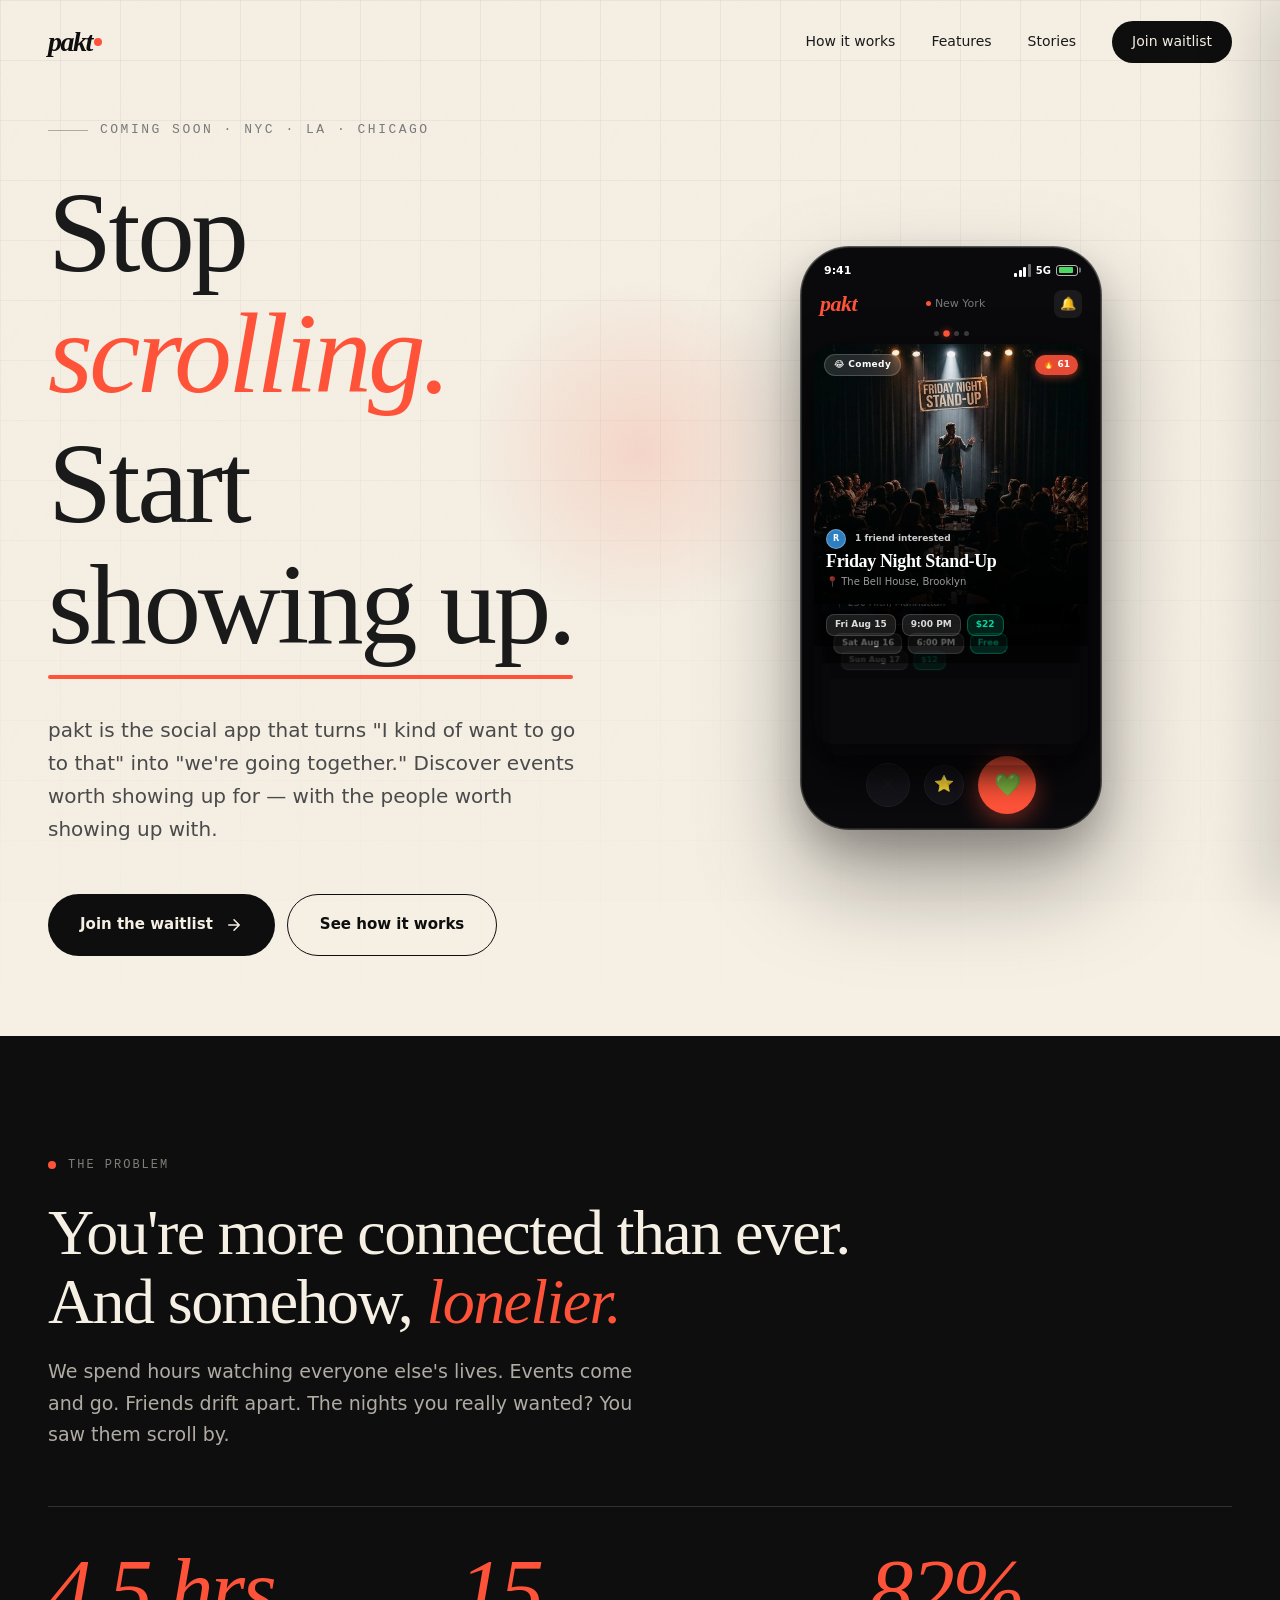
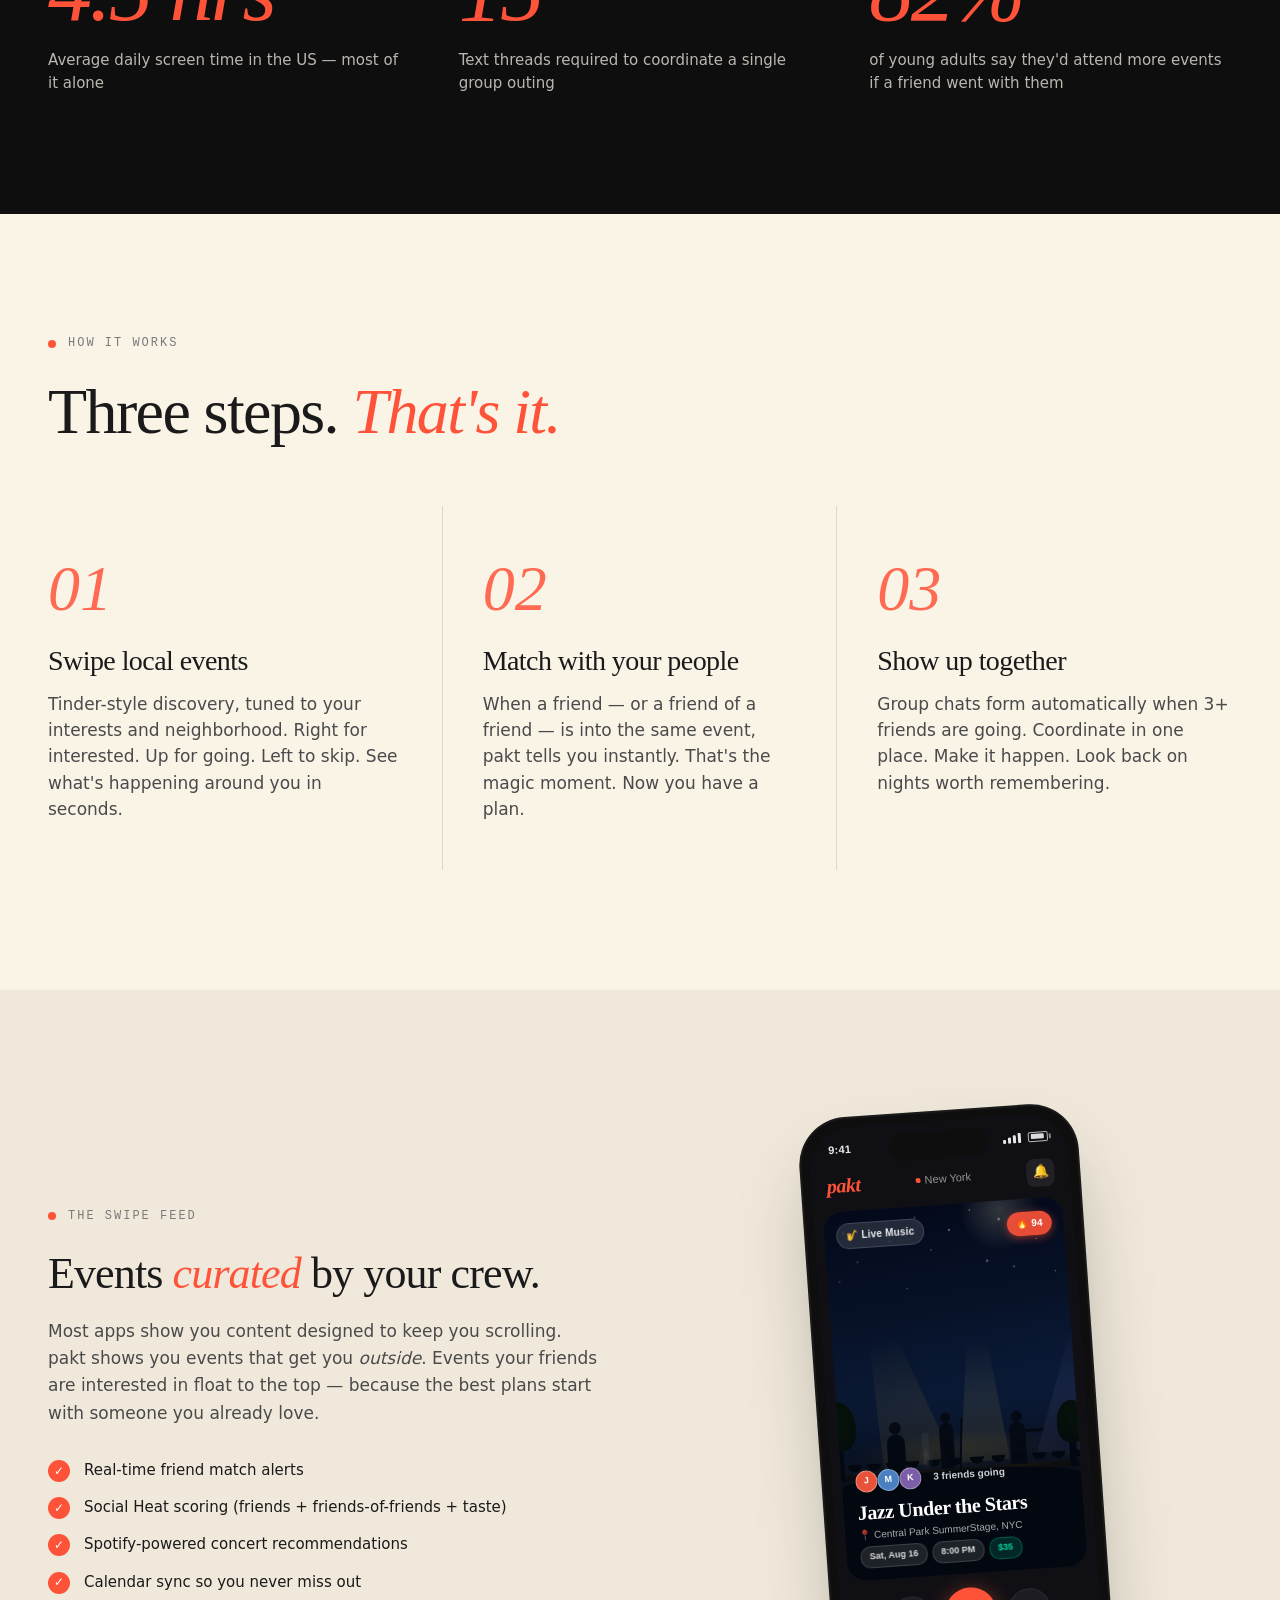
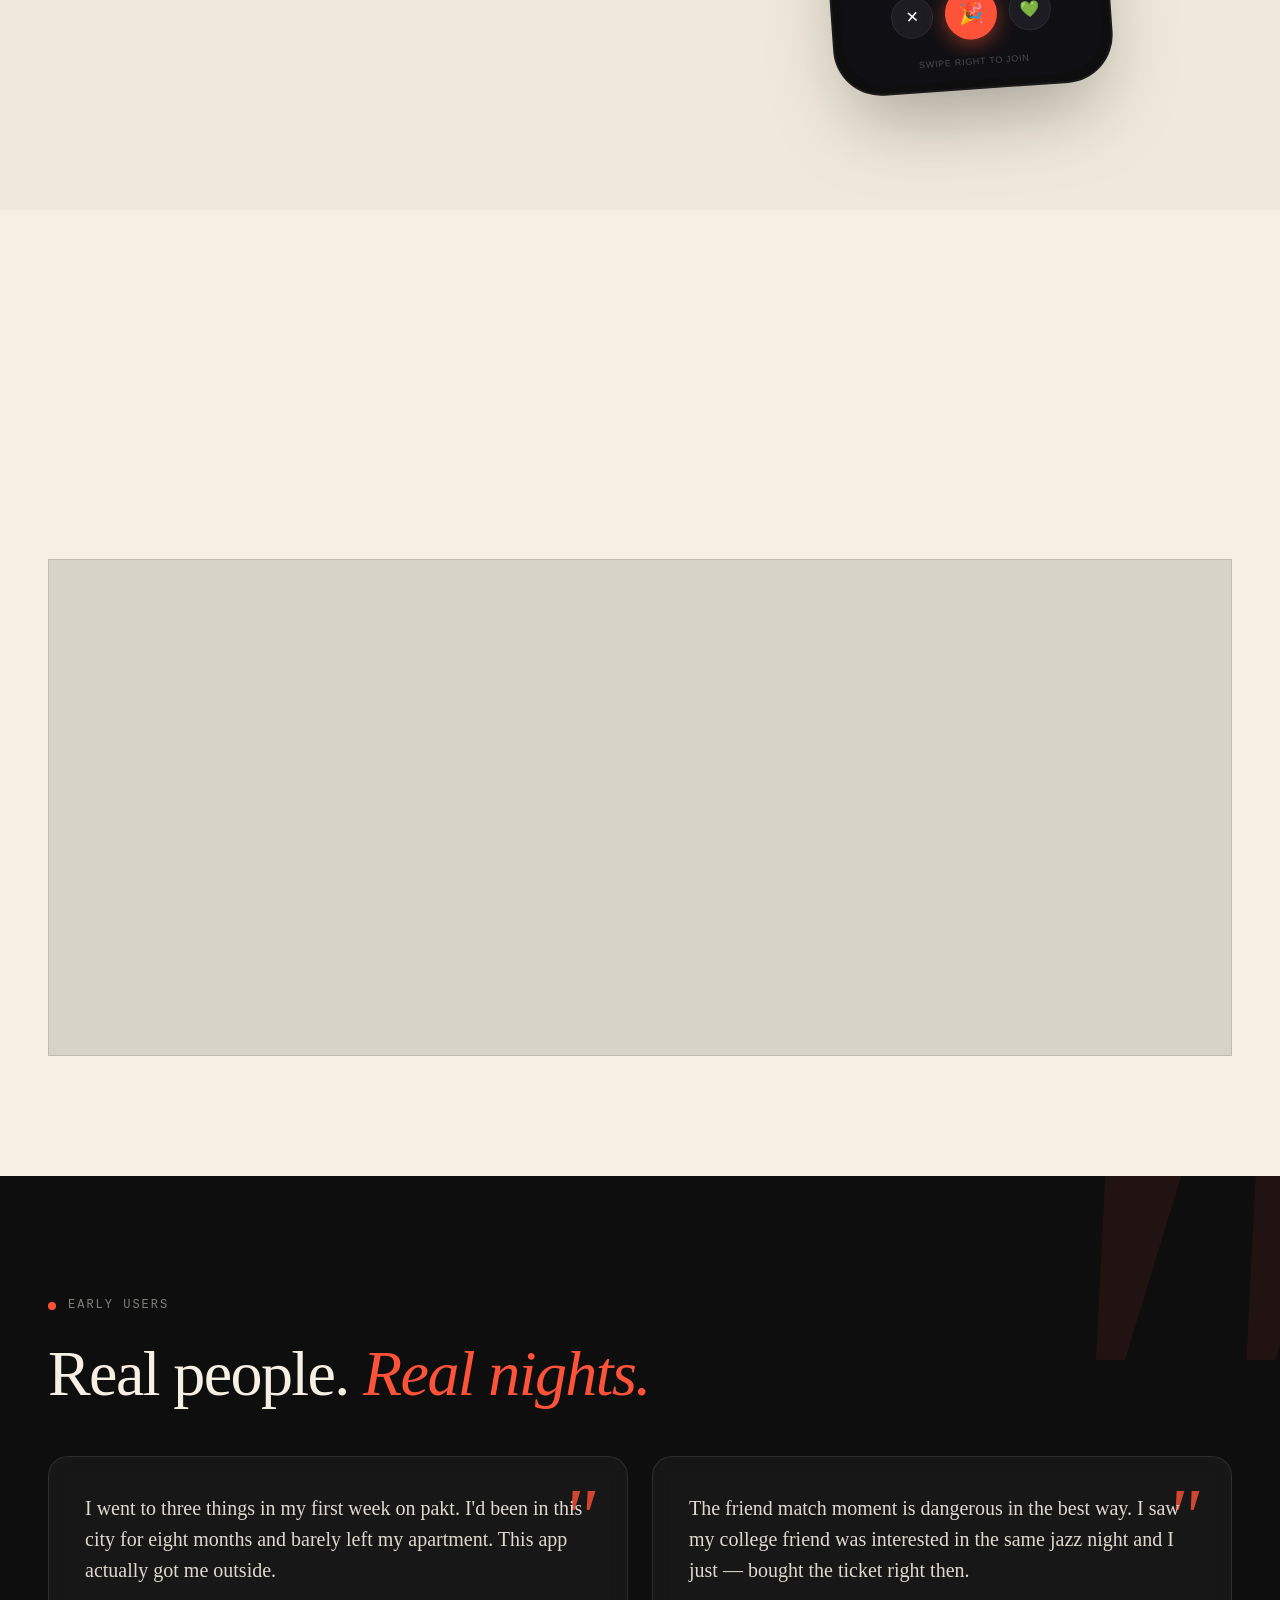
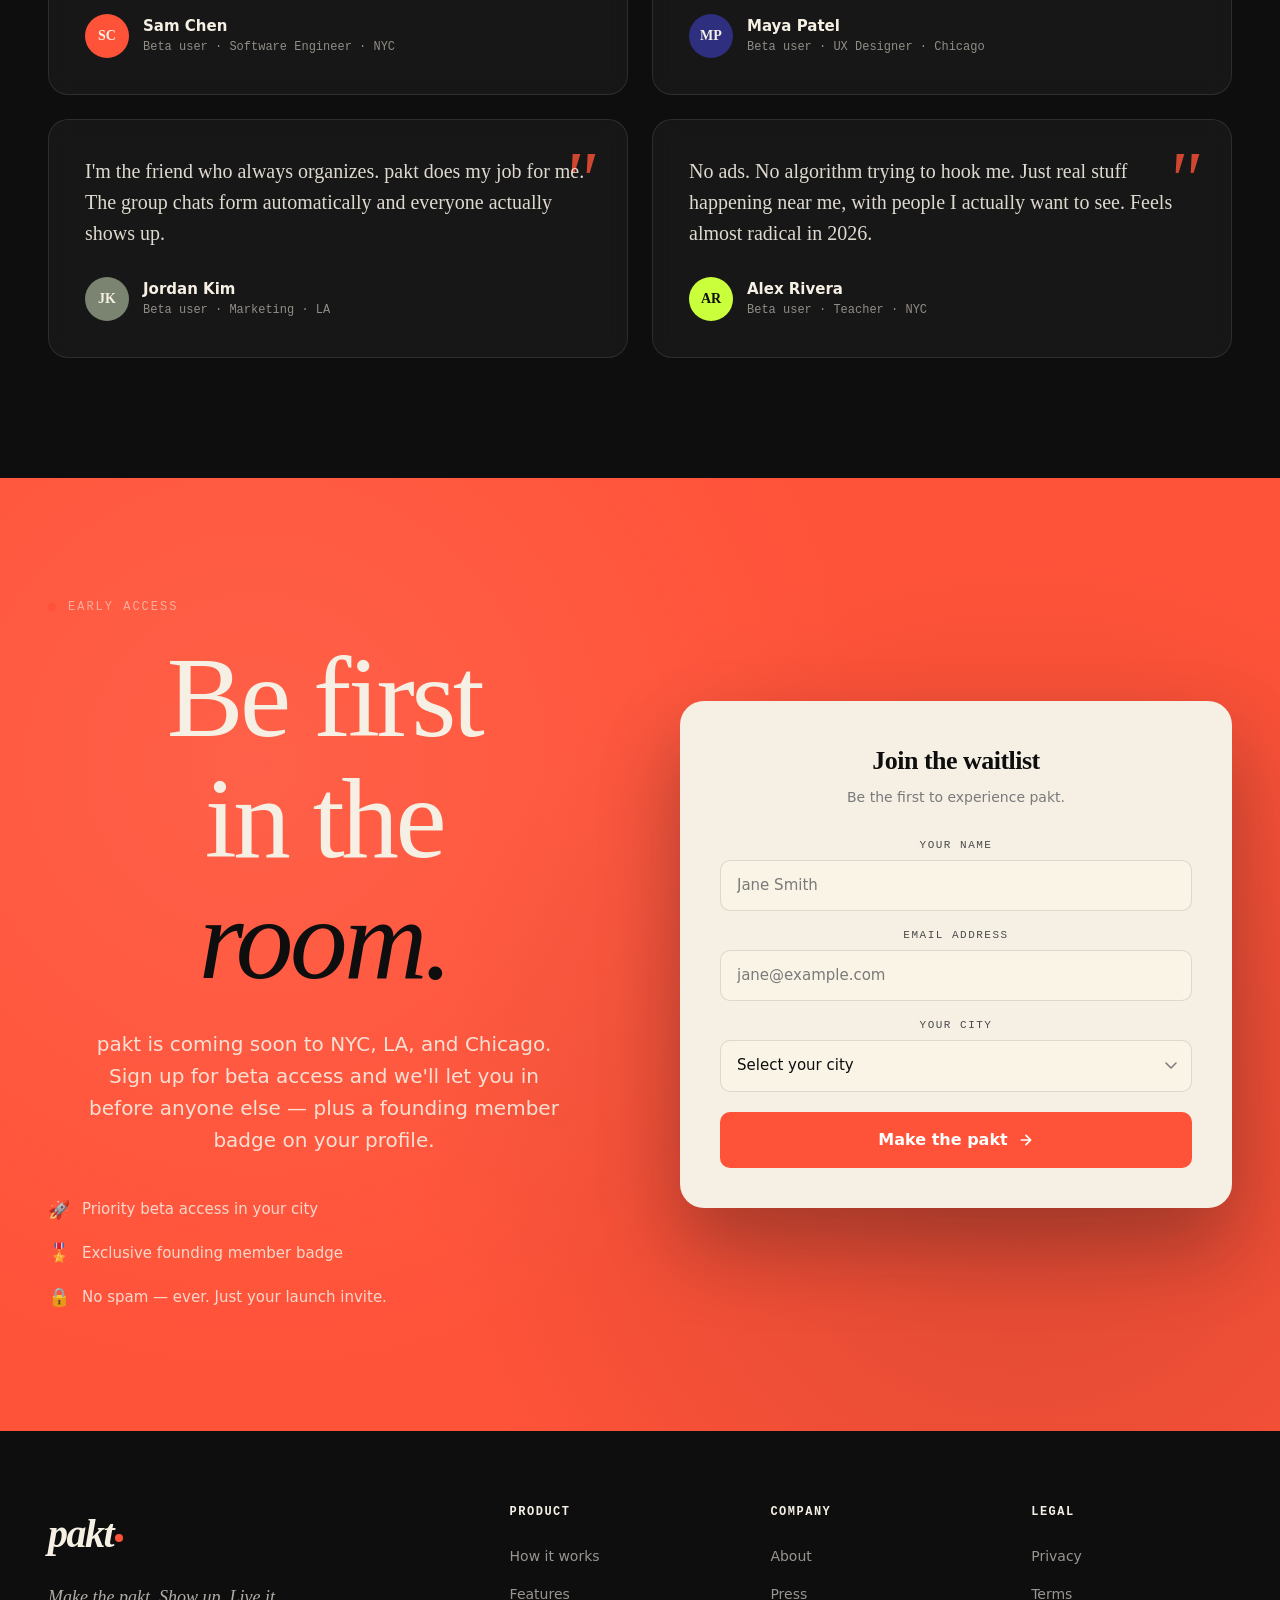
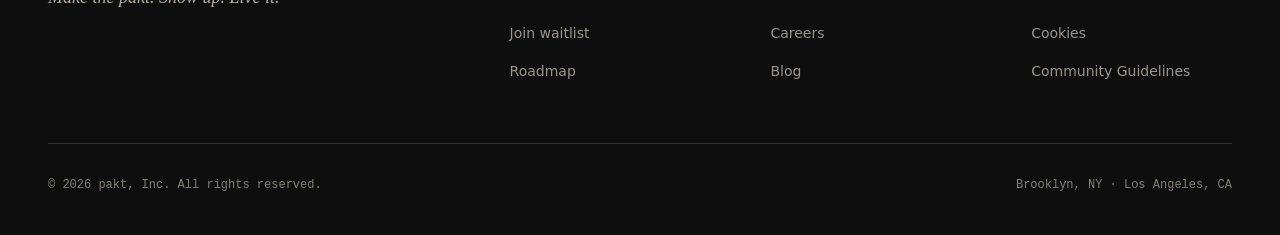
==== commit 2bdb0fde: "Update index.html - Update HTML only remove gtags" ====
--- a/index.html
+++ b/index.html
@@ -1,14 +1,7 @@
+
 <!DOCTYPE html>
 <html lang="en">
 <head>
-  <!-- Google tag (gtag.js) -->
-<script async src="https://www.googletagmanager.com/gtag/js?id=G-9ZVL39YYQL"></script>
-<script>
-  window.dataLayer = window.dataLayer || [];
-  function gtag(){dataLayer.push(arguments);}
-  gtag('js', new Date());
-
-  gtag('config', 'G-9ZVL39YYQL');
 <meta charset="UTF-8" />
 <meta name="viewport" content="width=device-width, initial-scale=1.0" />
 <title>pakt — Make the pakt. Show up. Live it.</title>
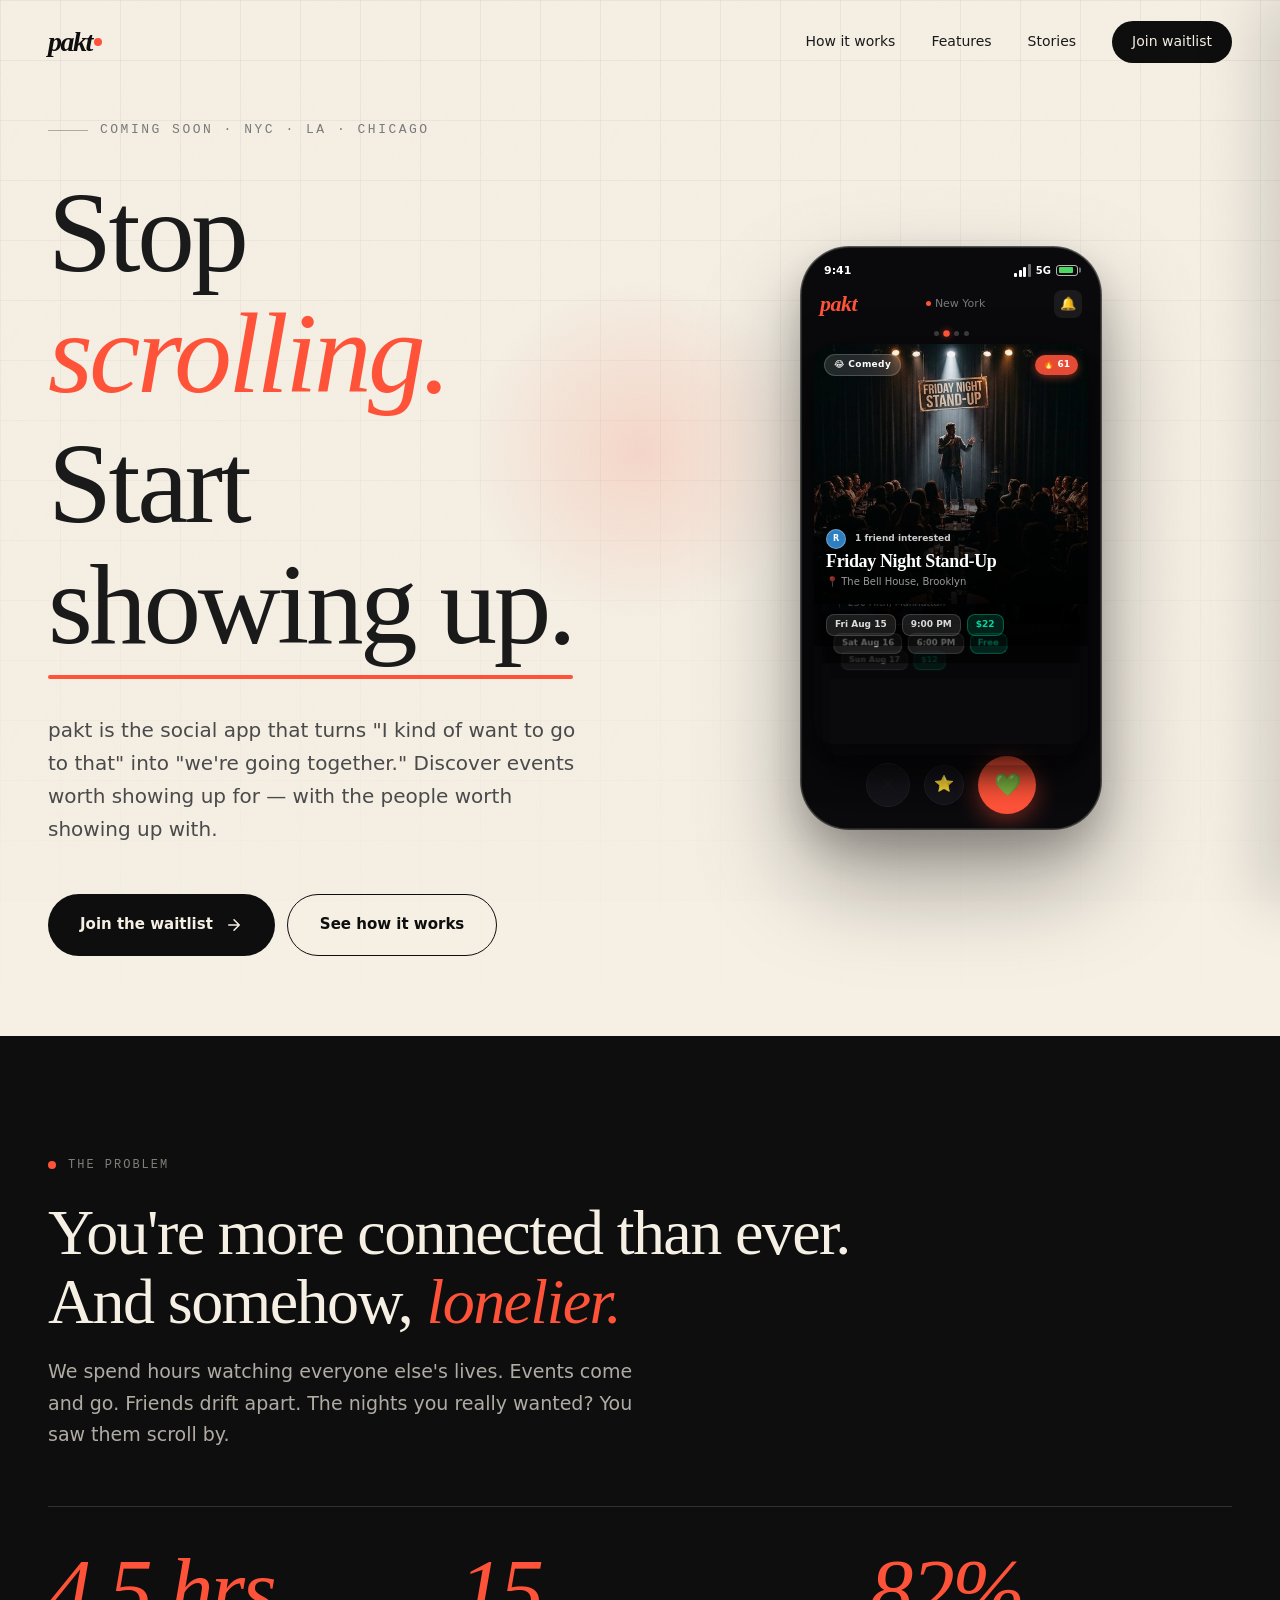
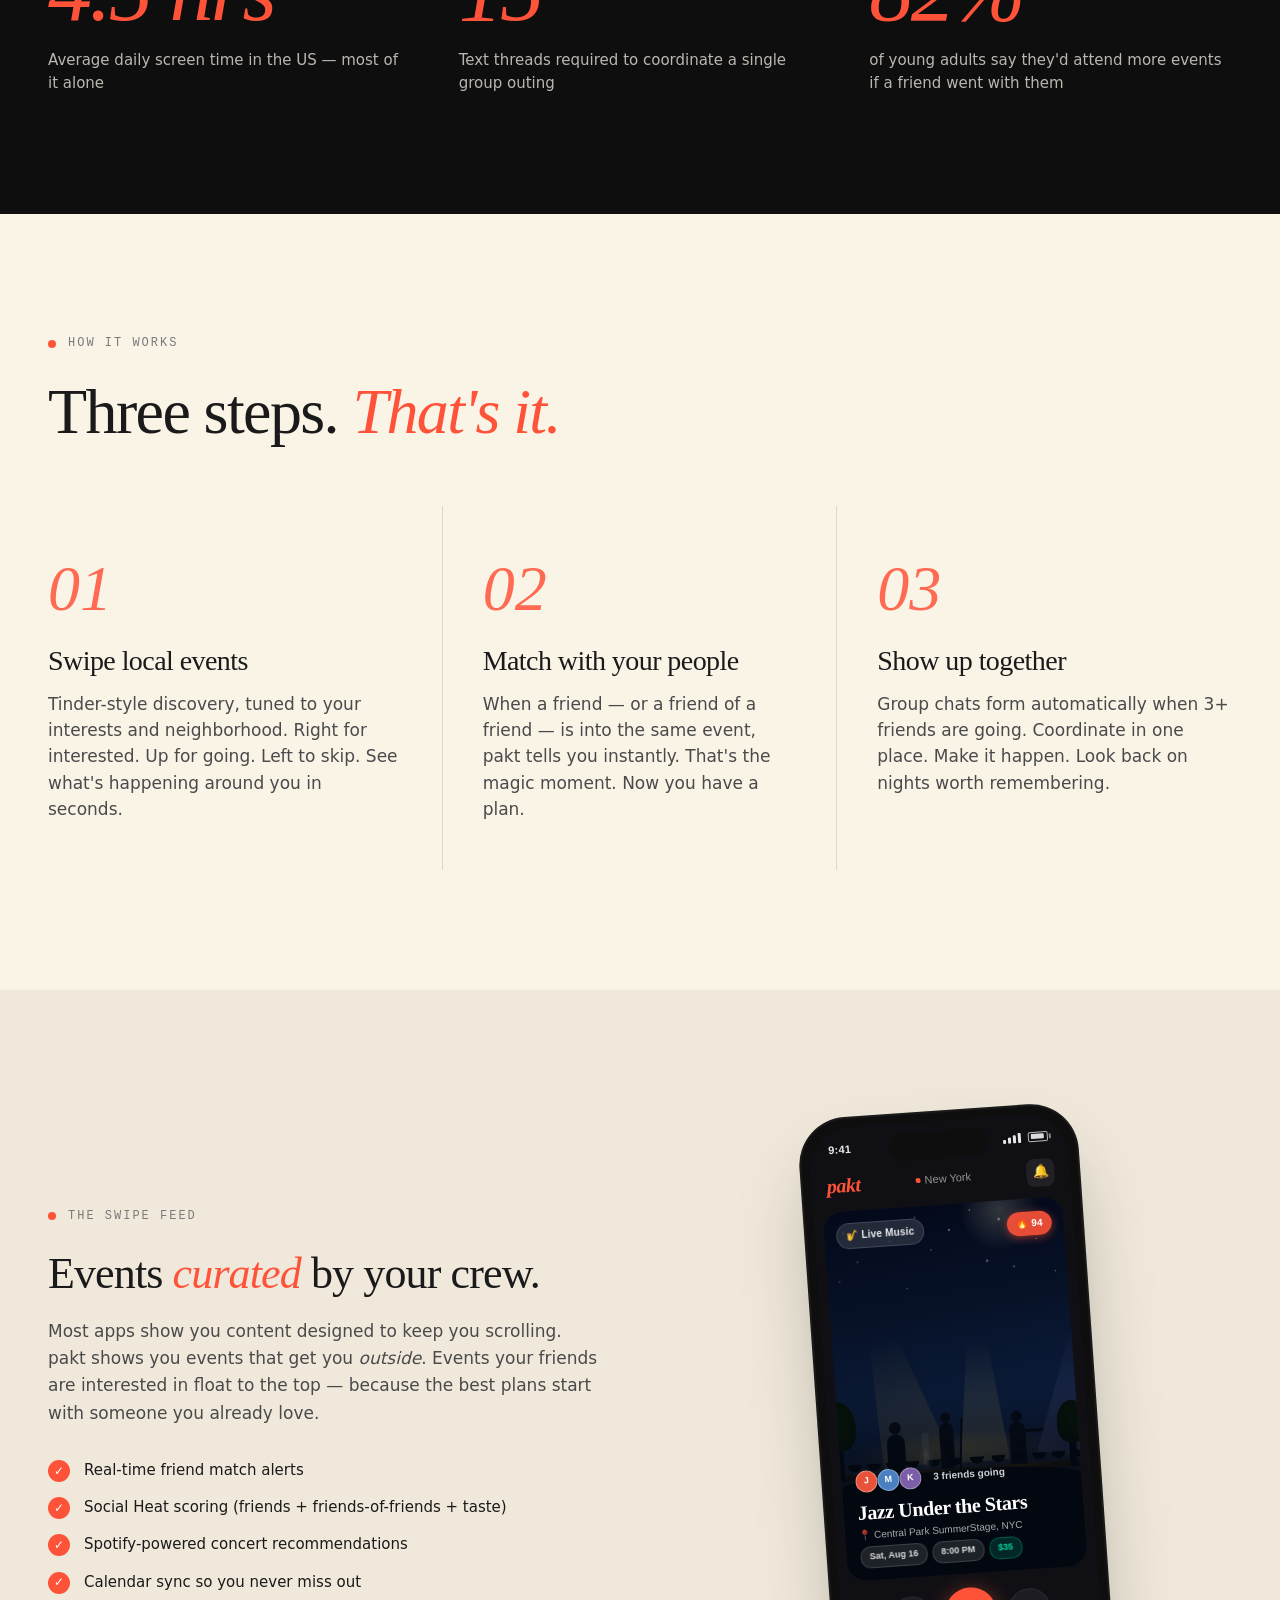
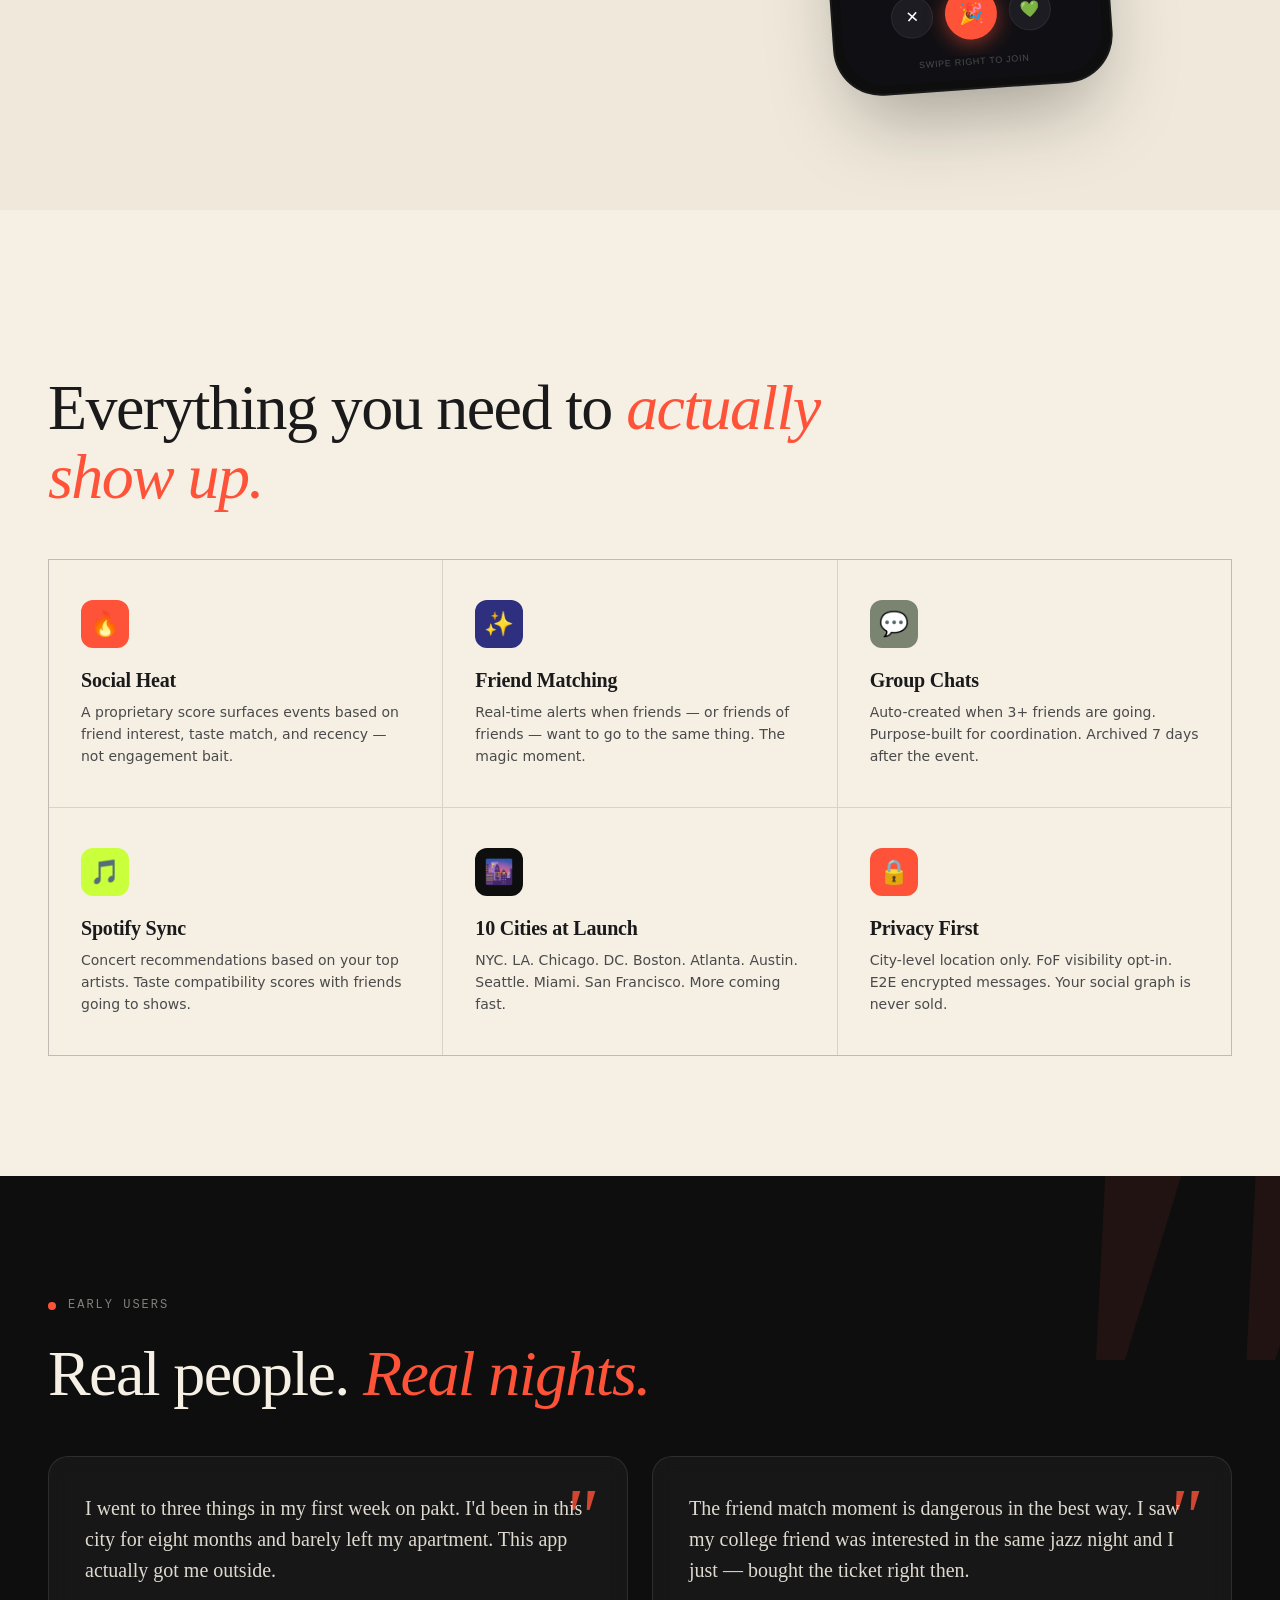
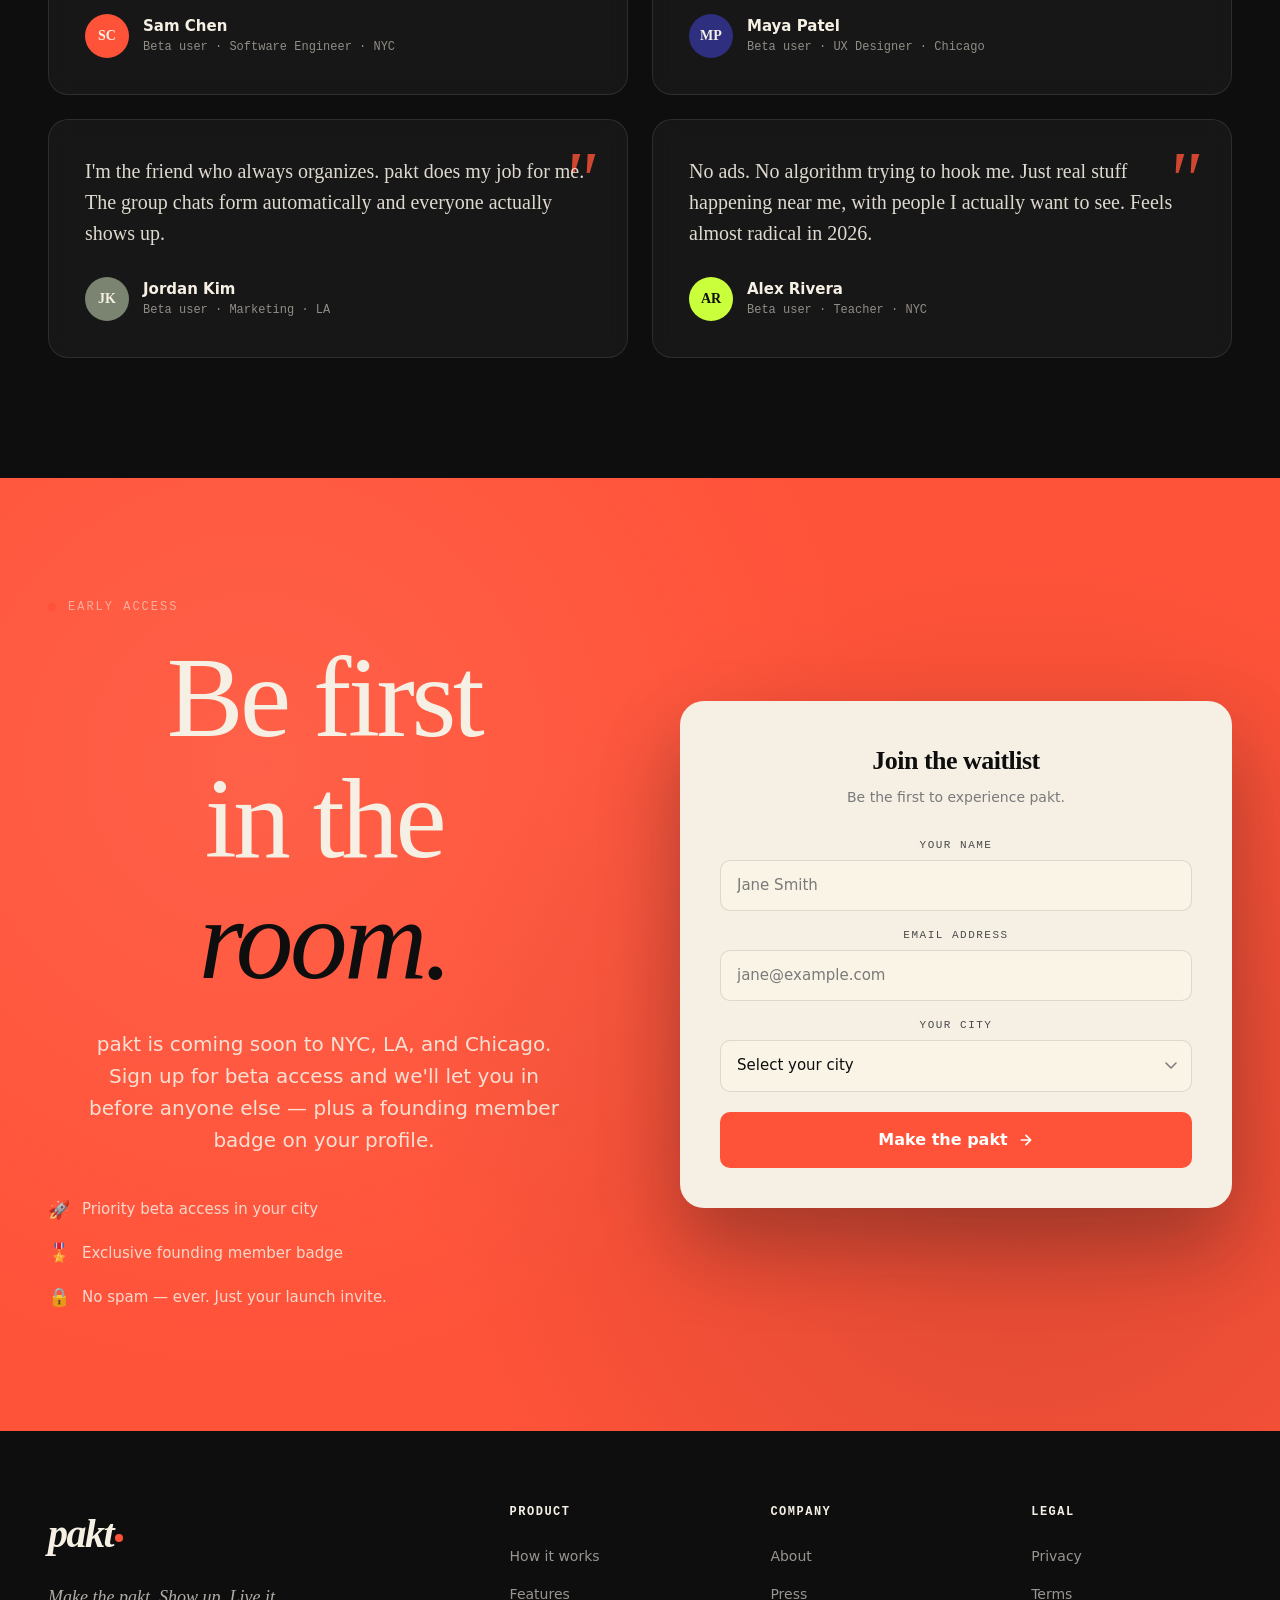
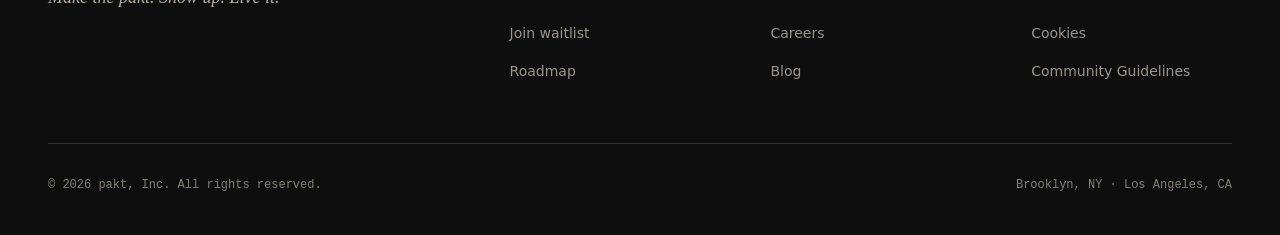
==== commit ef39a149: "Update index.html" ====
--- a/index.html
+++ b/index.html
@@ -1,4 +1,3 @@
-
 <!DOCTYPE html>
 <html lang="en">
 <head>
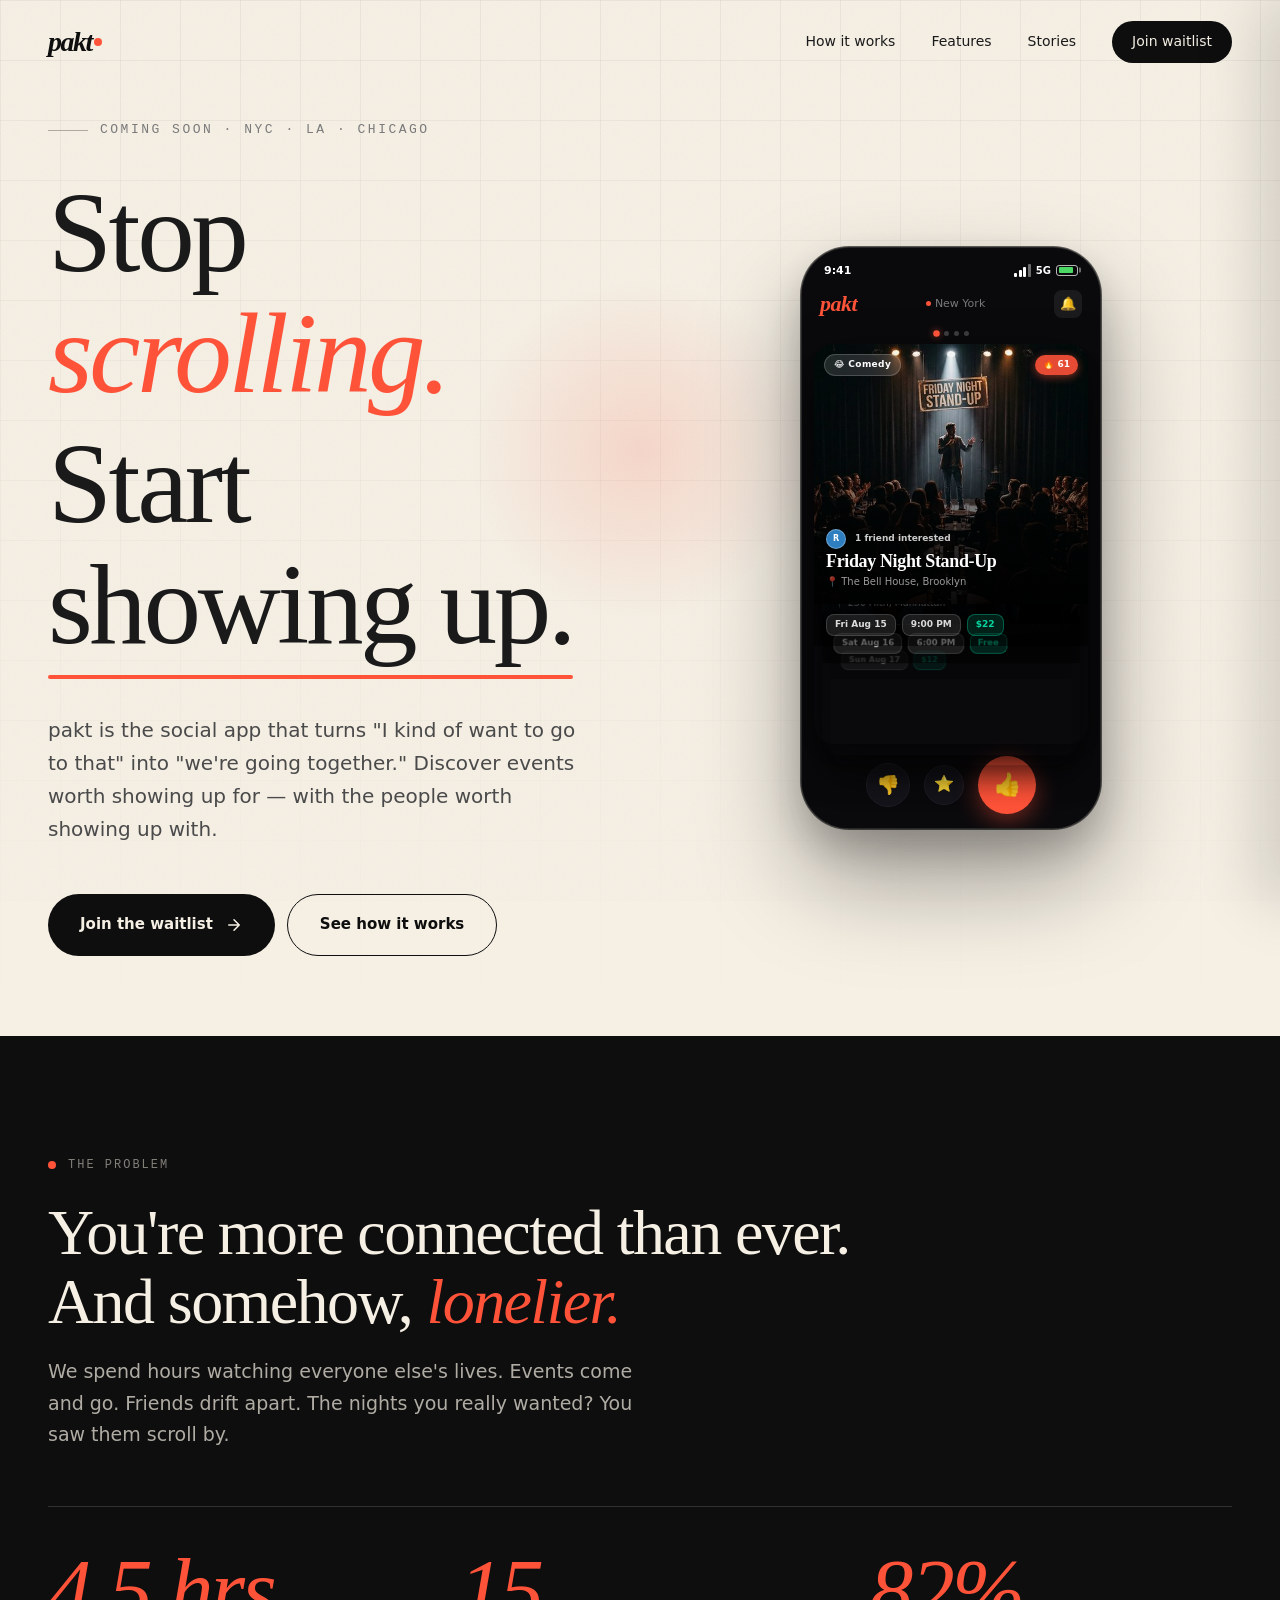
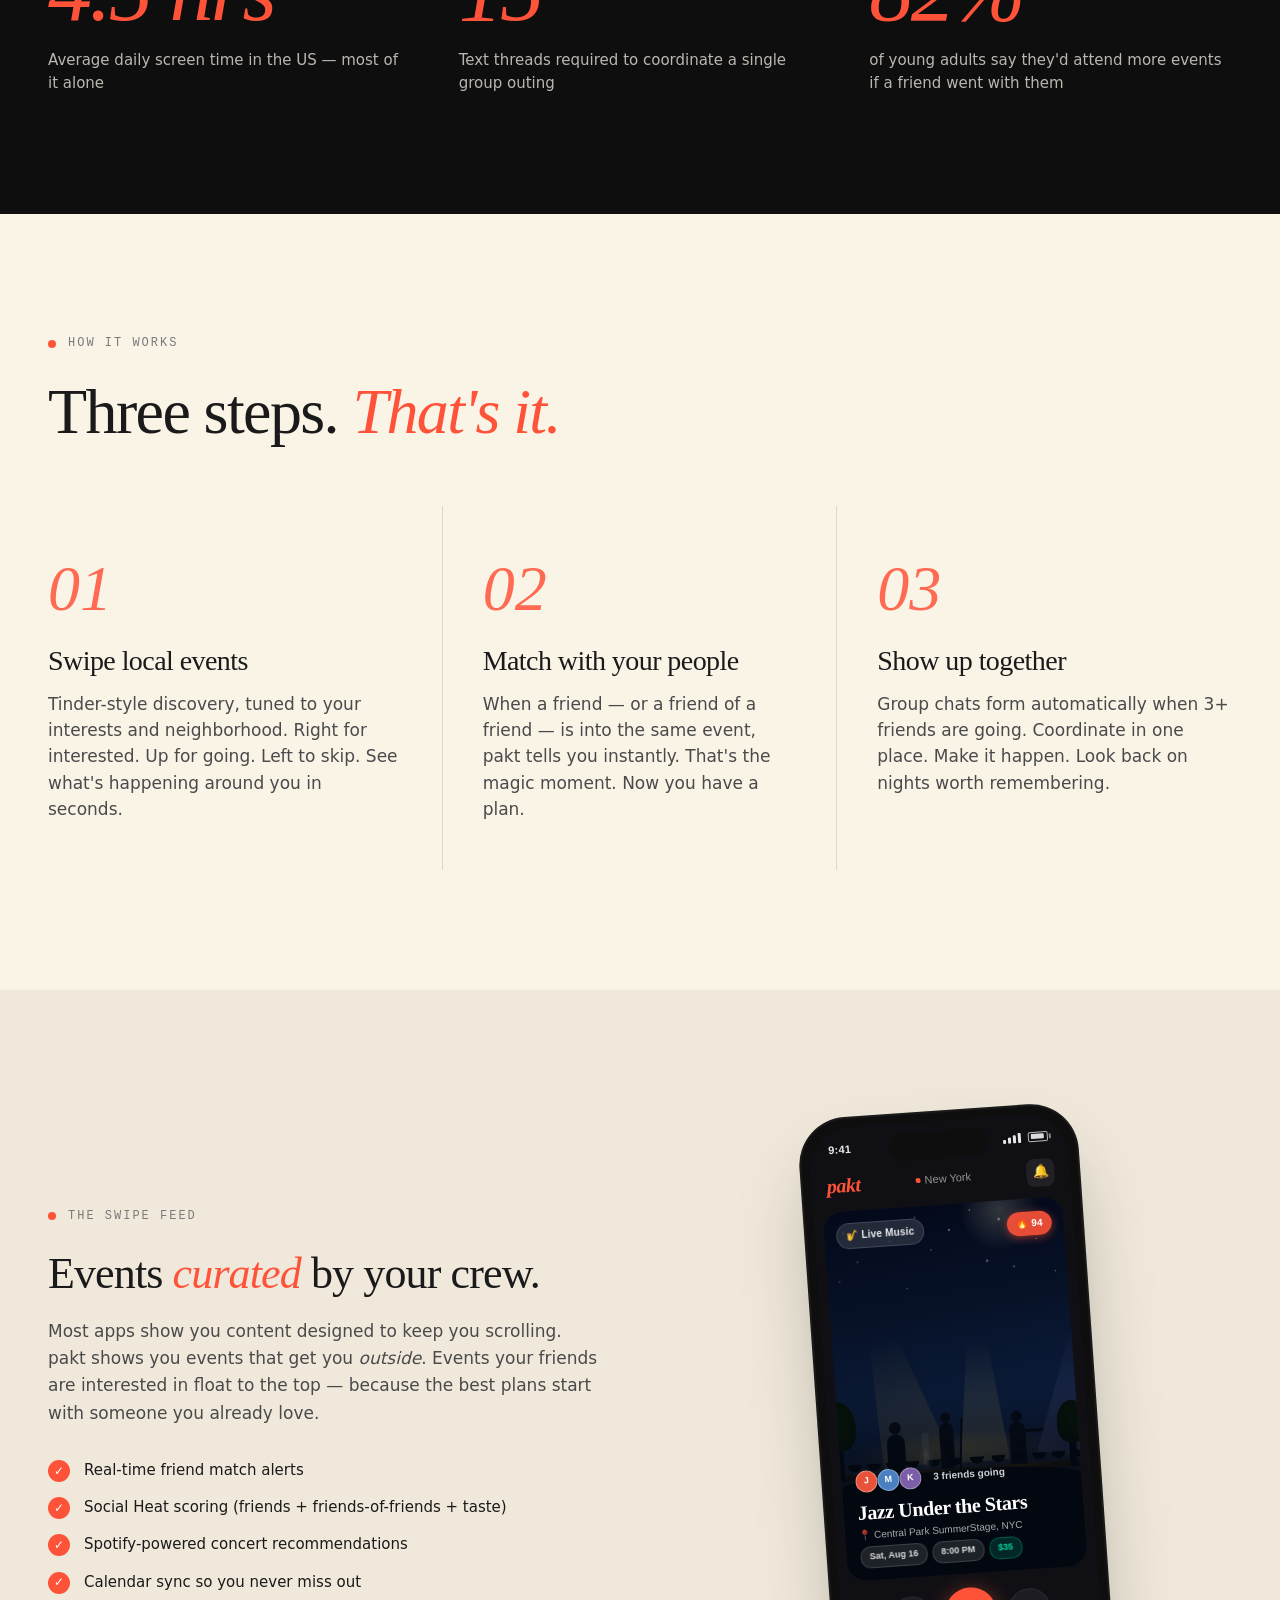
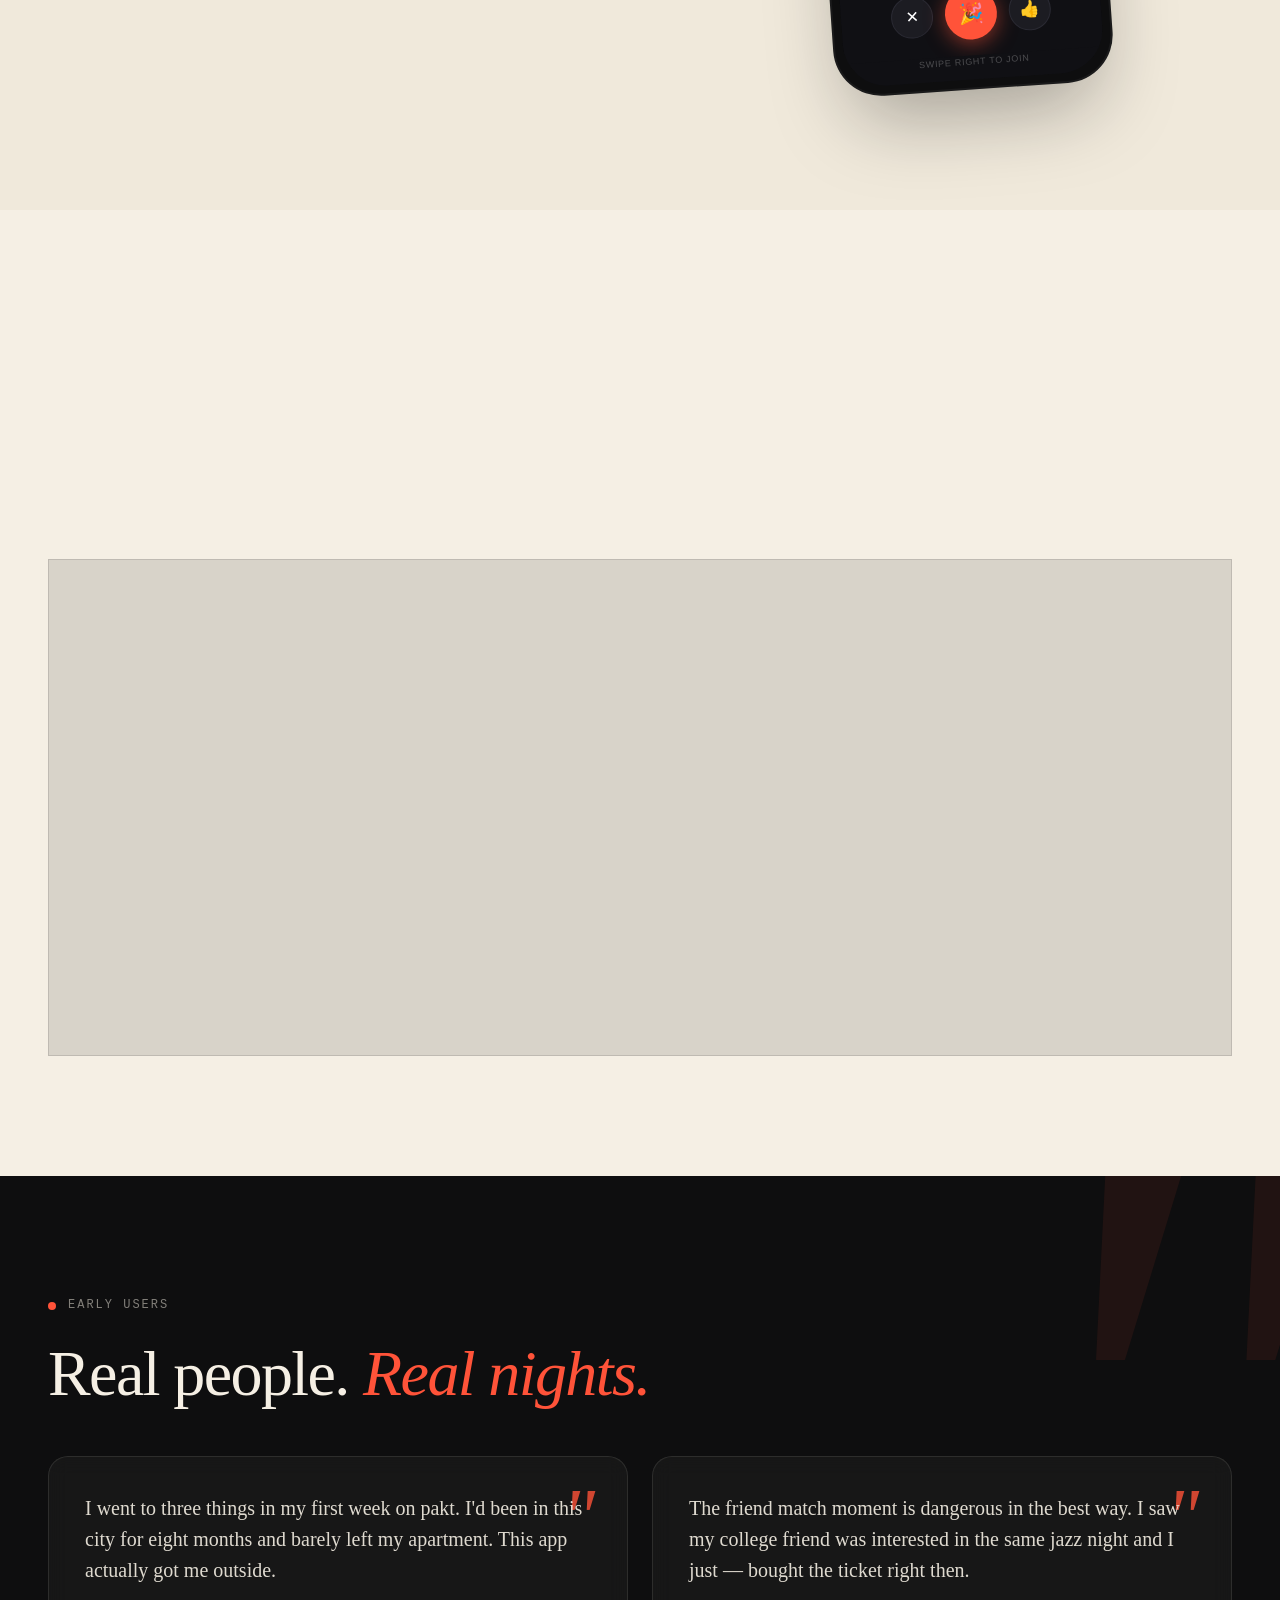
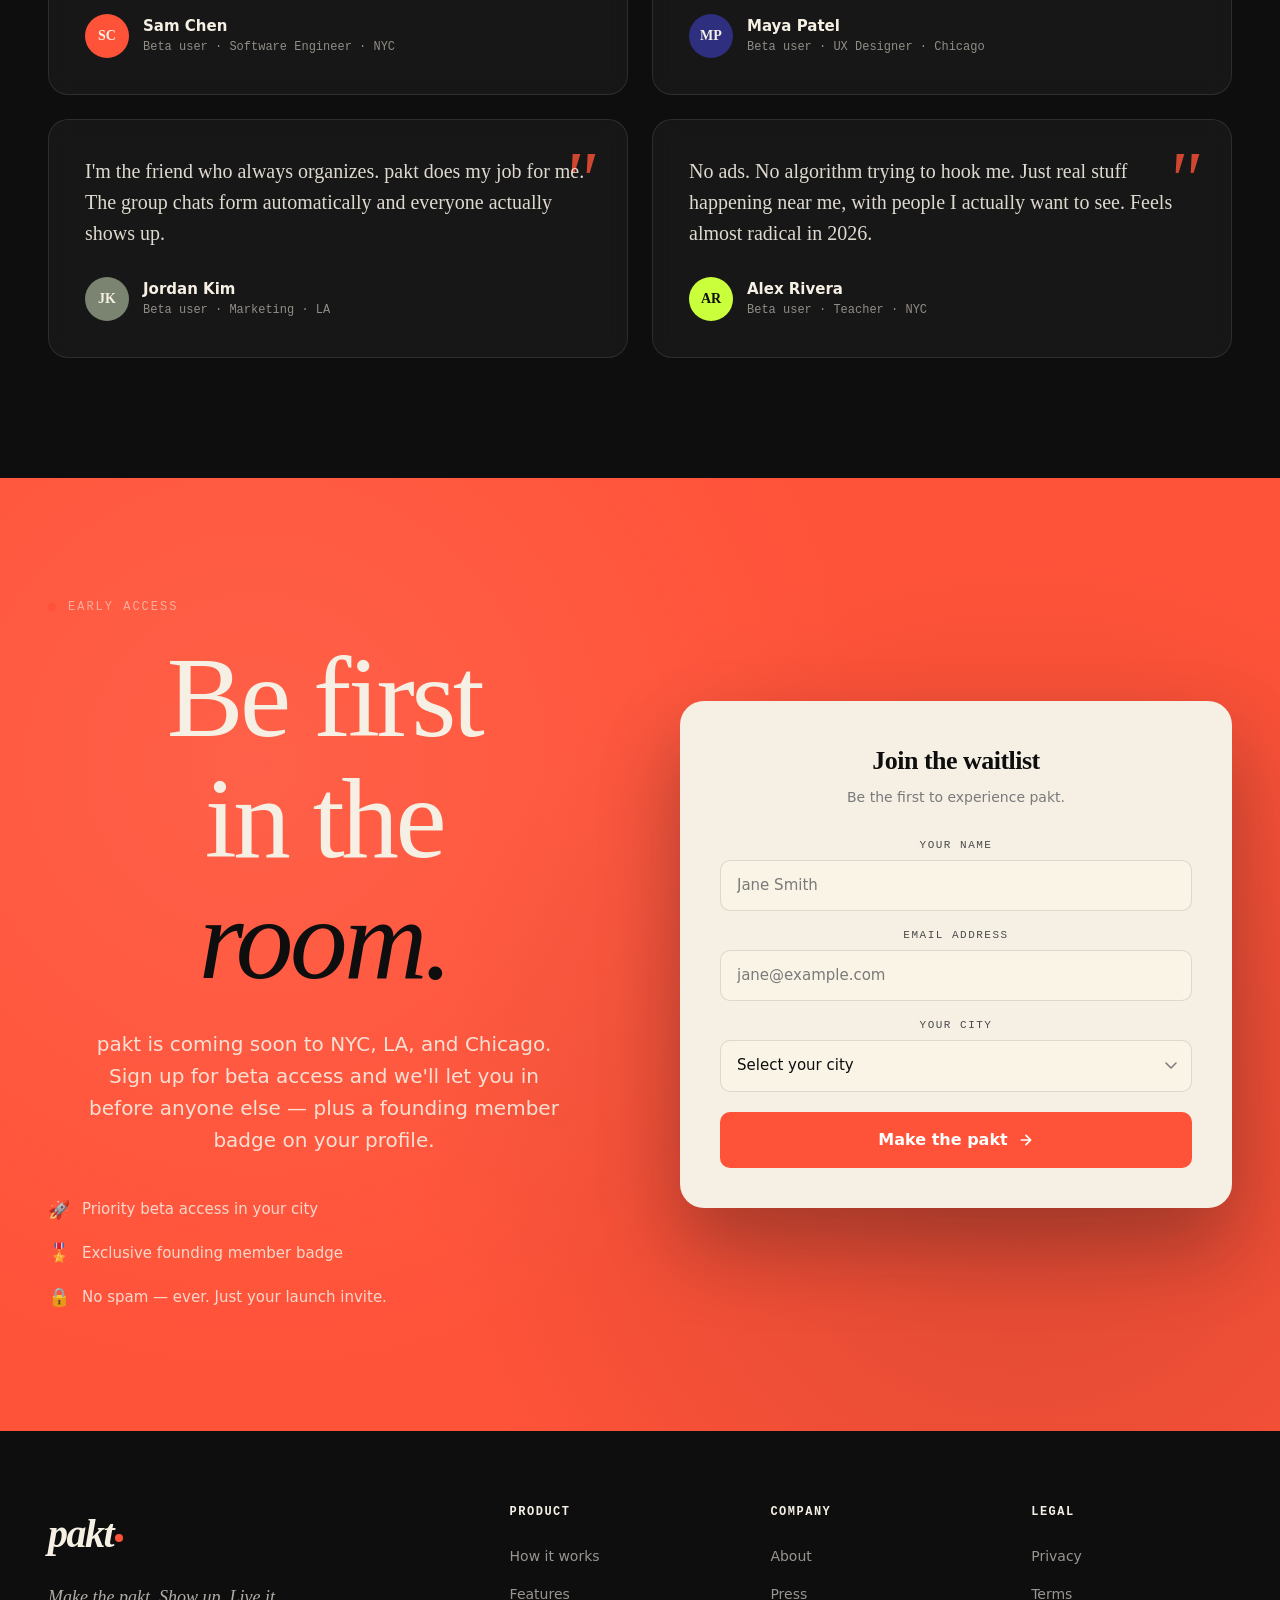
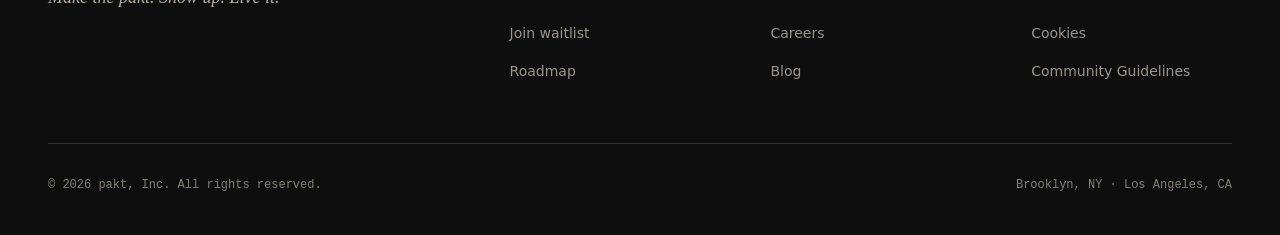
==== commit ba3ce96e: "Update index.html - Update animated icons on swipes" ====
--- a/index.html
+++ b/index.html
@@ -1,3 +1,4 @@
+
 <!DOCTYPE html>
 <html lang="en">
 <head>
@@ -2540,7 +2541,7 @@
           <div class="demo-match-event">Rooftop Sunset Party</div>
           <div class="demo-match-avatars">
             <div class="demo-match-av" style="background:linear-gradient(135deg,#E8523A,#c93040)">You</div>
-            <div class="demo-match-heart">♥</div>
+            
             <div class="demo-match-av" style="background:linear-gradient(135deg,#4A7FC1,#2a5fa0)">Jordan</div>
           </div>
           <div class="demo-match-sub">+3 more friends are going</div>
@@ -2551,9 +2552,9 @@
         </div>
 
         <div class="demo-actions">
-          <button class="demo-btn demo-btn-skip" id="demoSkip">✕</button>
+          <button class="demo-btn demo-btn-skip" id="demoSkip">👎</button>
           <button class="demo-btn demo-btn-super" id="demoSuper">⭐</button>
-          <button class="demo-btn demo-btn-go" id="demoGo">💚</button>
+          <button class="demo-btn demo-btn-go" id="demoGo">👍</button>
         </div>
       </div><!-- /demo-screen -->
     </div><!-- /demo-phone -->
@@ -2696,7 +2697,7 @@
             <div class="mock-actions">
               <div class="mock-btn">✕</div>
               <div class="mock-btn center">🎉</div>
-              <div class="mock-btn">💚</div>
+              <div class="mock-btn">👍</div>
             </div>
             <div class="mock-hint">swipe right to join</div>
 
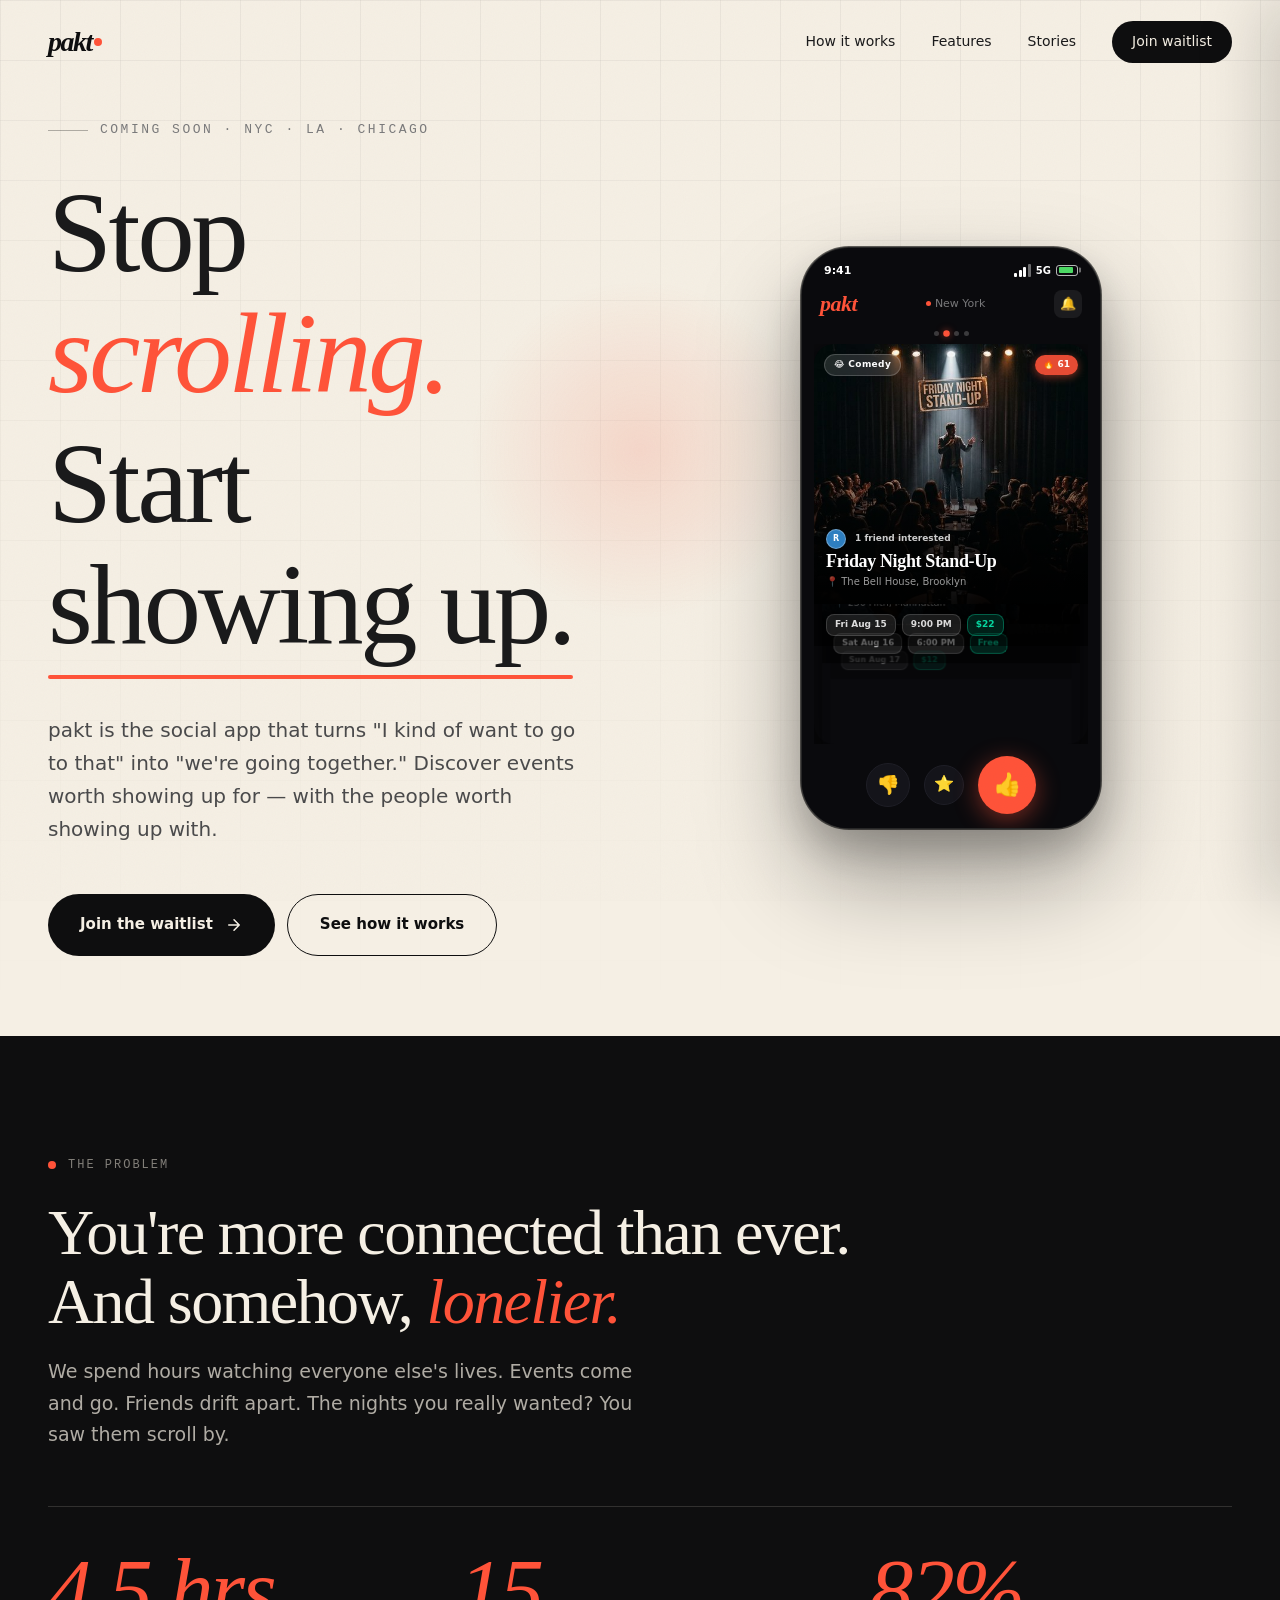
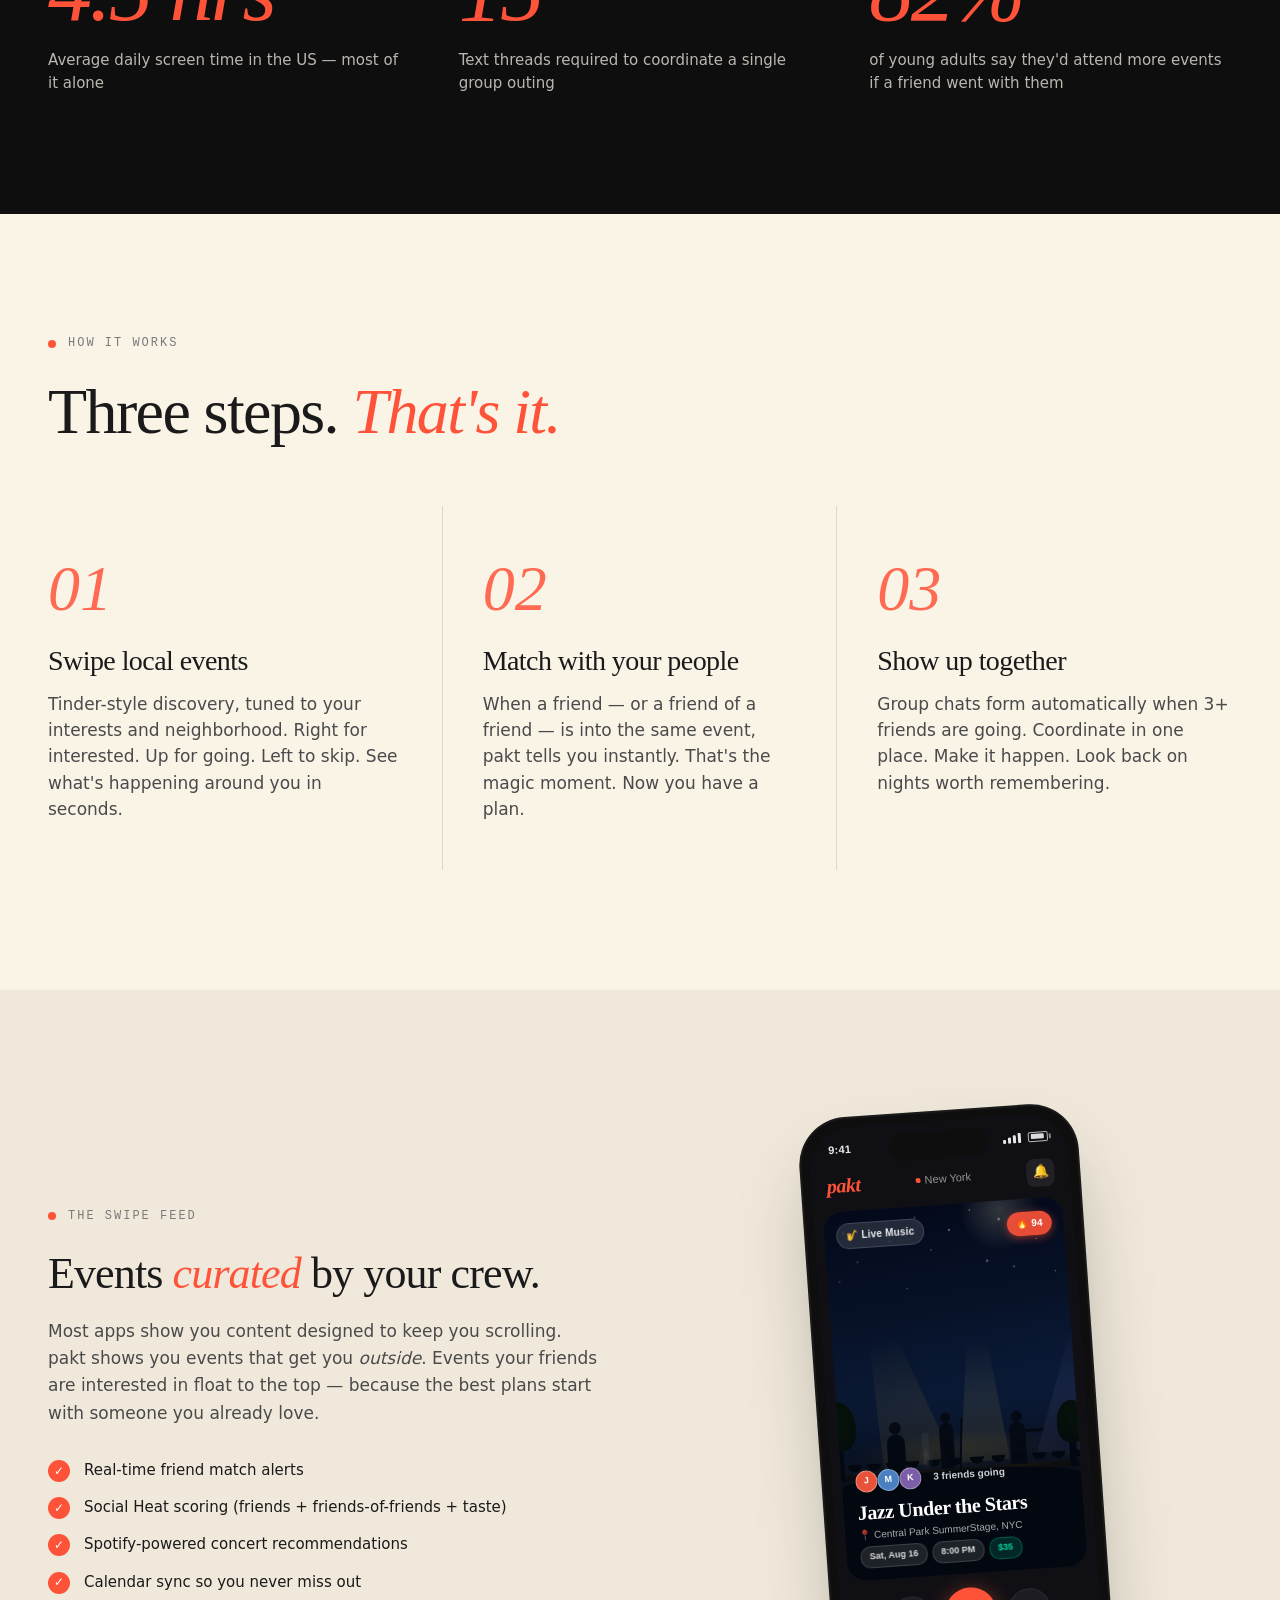
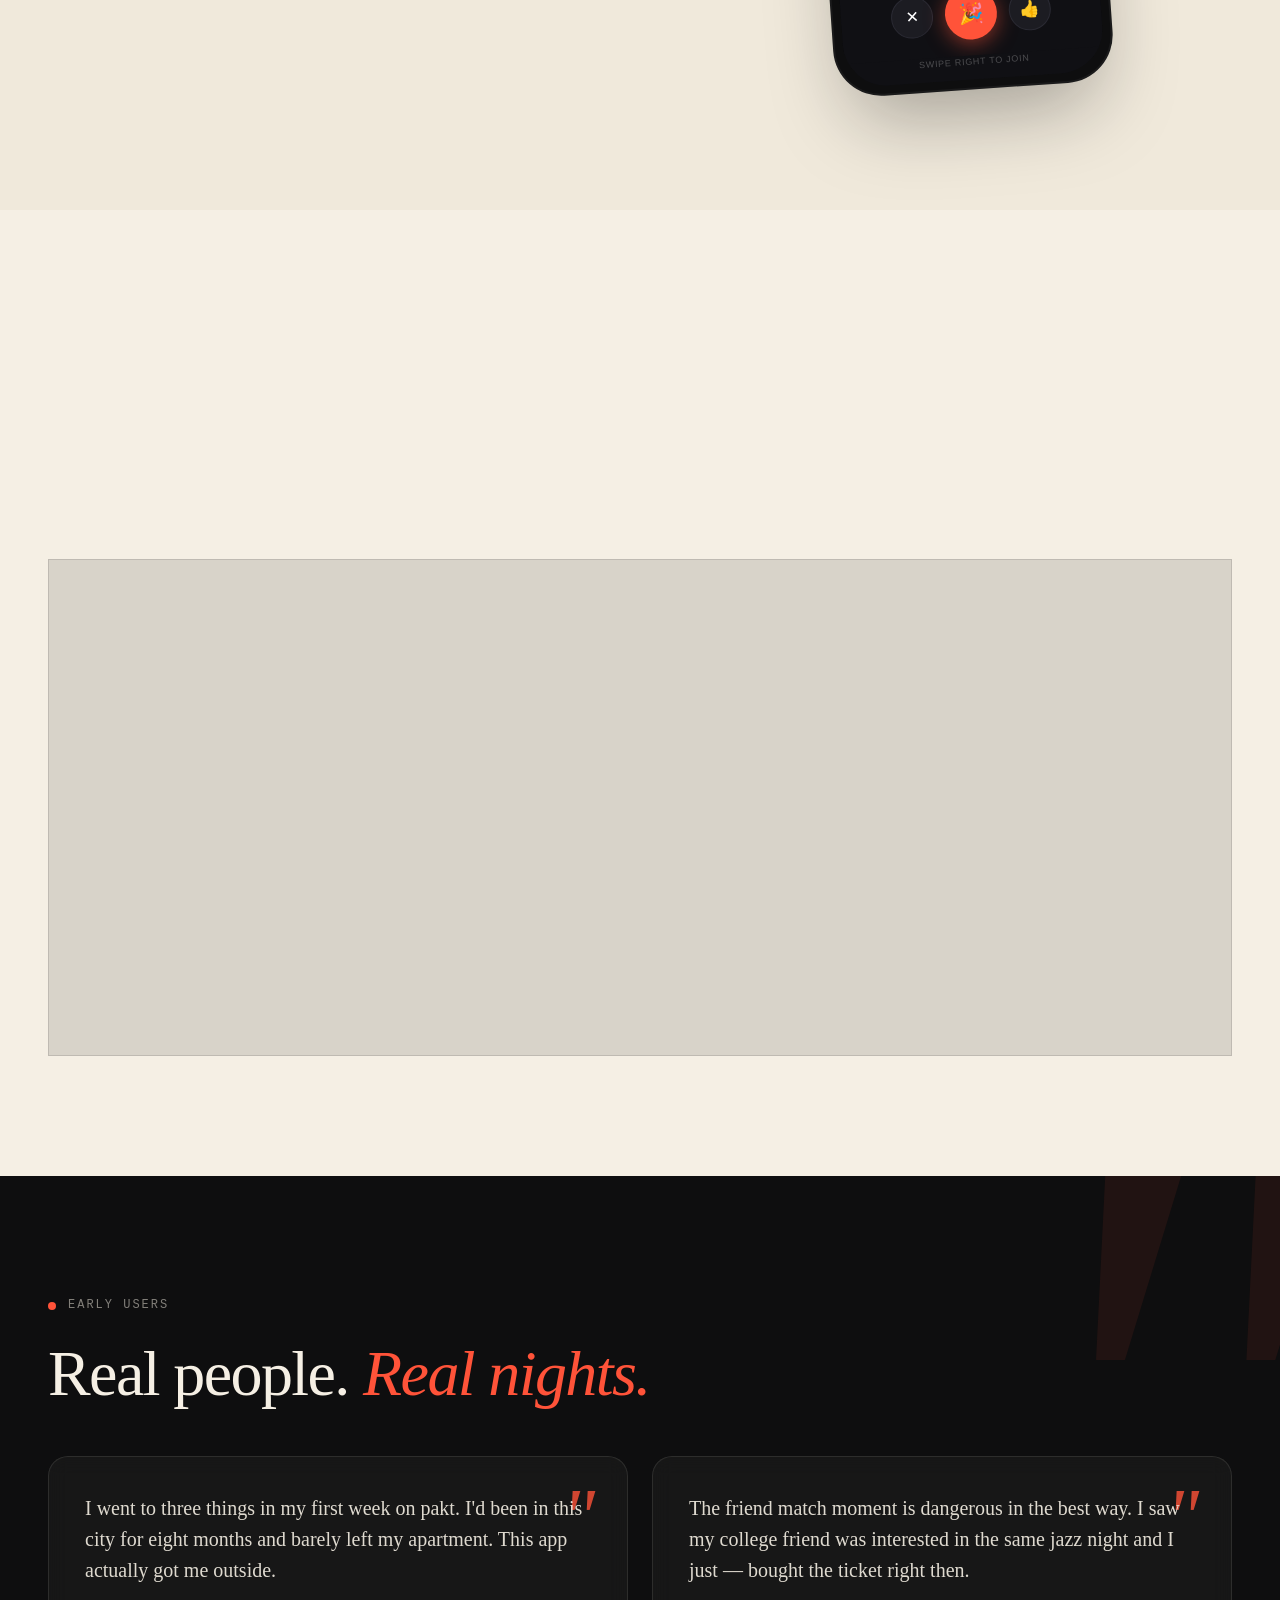
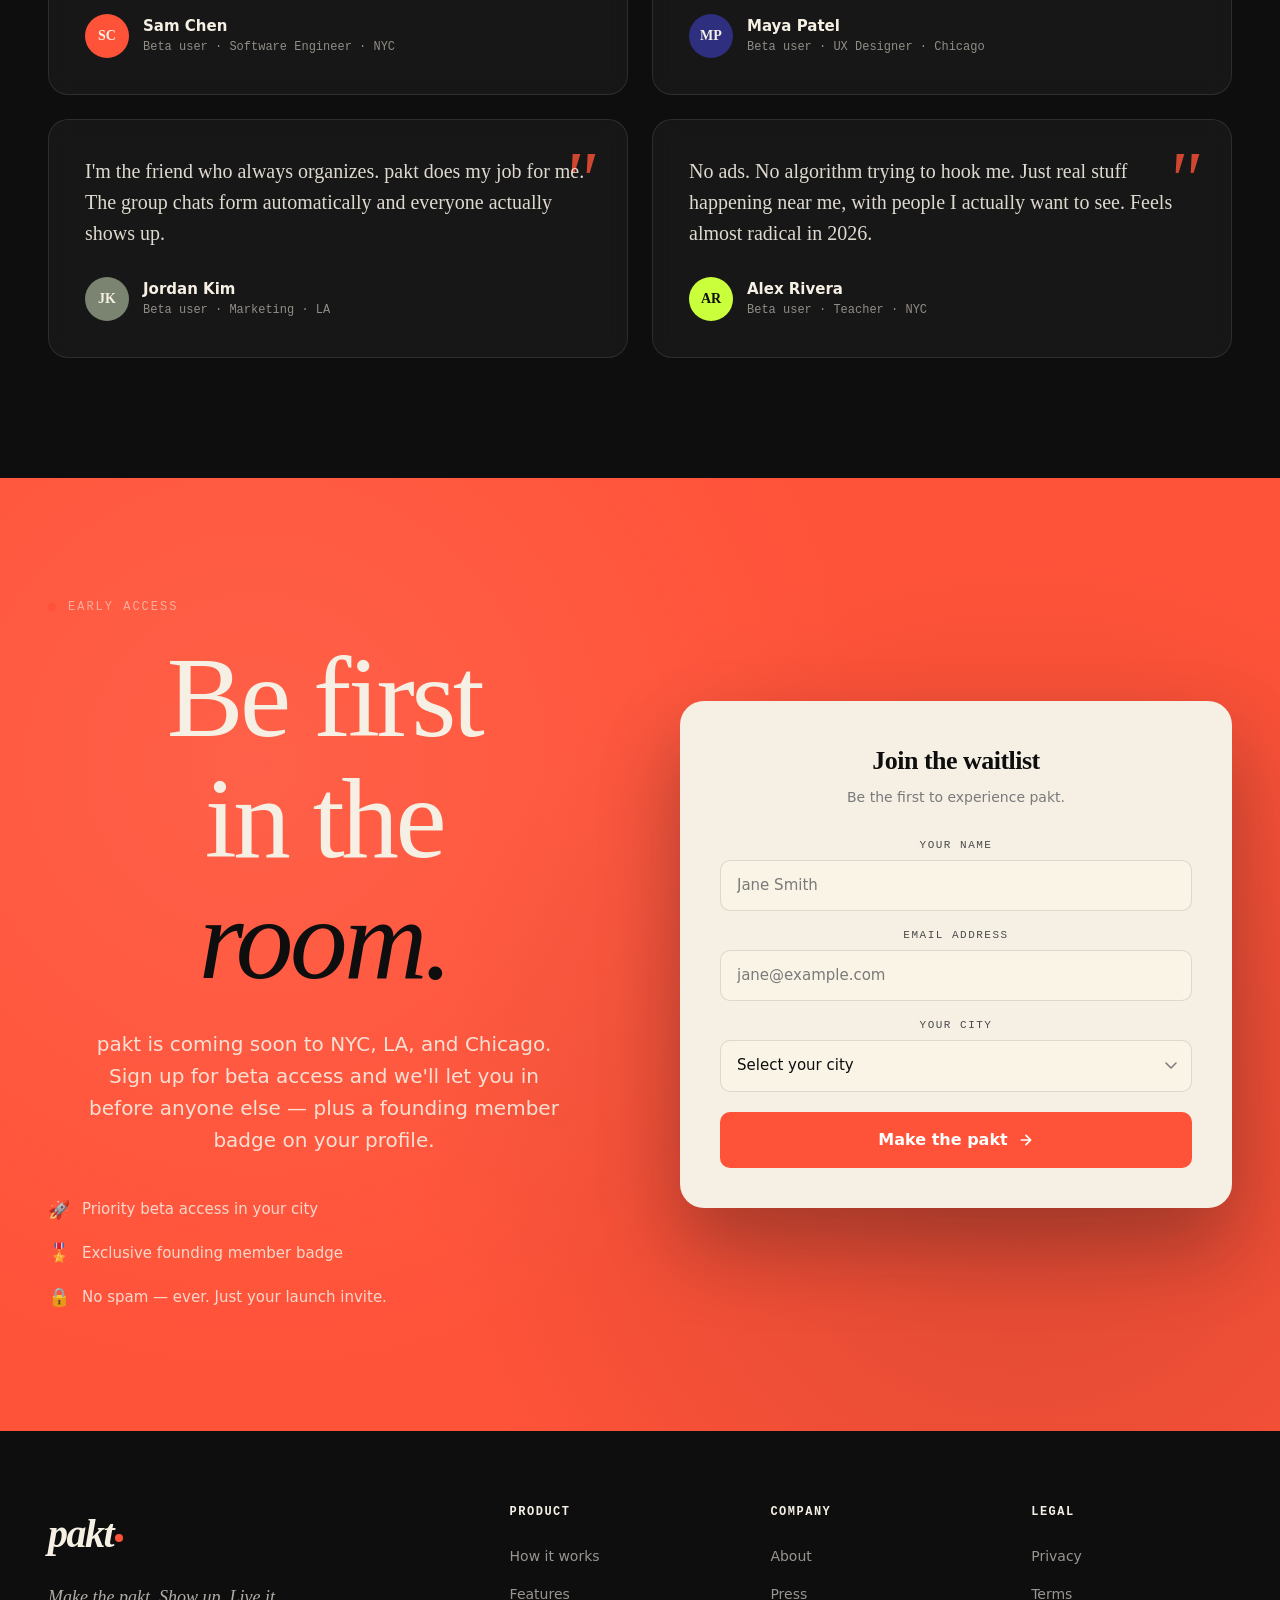
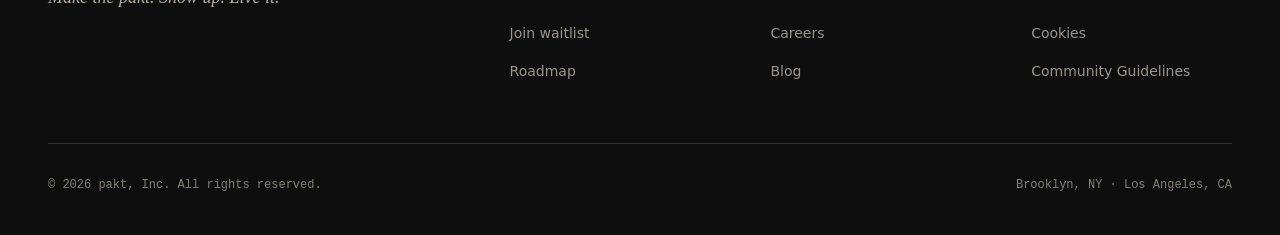
==== commit 01c004d2: "Update index.html - Button Layer Fix" ====
--- a/index.html
+++ b/index.html
@@ -1,4 +1,3 @@
-
 <!DOCTYPE html>
 <html lang="en">
 <head>
@@ -980,7 +979,8 @@
   flex: 1;
   position: relative;
   margin: 0 12px;
-  overflow: visible;
+  overflow: hidden;
+  min-height: 0;
 }
 
 /* ── Individual swipe cards ── */
@@ -998,6 +998,7 @@
 .demo-card.behind {
   transform: scale(.94) translateY(12px);
   z-index: 1;
+  opacity: 1;
 }
 .demo-card.active { z-index: 3; }
 .demo-card.swipe-right {
@@ -1125,7 +1126,10 @@
 .demo-actions {
   display: flex; justify-content: center; align-items: center;
   gap: 14px; padding: 12px 18px 14px;
-  background: #0a0a0d; flex-shrink: 0;
+  background: #0a0a0d;
+  flex-shrink: 0;
+  position: relative;
+  z-index: 10;
 }
 .demo-btn {
   display: flex; align-items: center; justify-content: center;
@@ -3099,6 +3103,8 @@
         c.classList.remove('swipe-right', 'swipe-left', 'active', 'behind', 'entering', 'entered');
         c.style.transition = 'none';
         c.style.opacity = '1';
+        c.style.transform = '';
+        c.style.opacity = '1';
         if (i === 0)      { c.classList.add('active'); c.style.transform = ''; c.style.zIndex = '3'; }
         else if (i === 1) { c.classList.add('behind'); c.style.transform = ''; c.style.zIndex = '2'; }
         else if (i === 2) { c.classList.add('behind'); c.style.transform = ''; c.style.zIndex = '1'; }
@@ -3138,7 +3144,9 @@
             const nextIdx = cIdx + 1;
             const next = cards[nextIdx];
             if (next) {
+              next.style.opacity = '1';
               next.classList.remove('behind');
+              next.classList.add('active');
               next.classList.add('entered');
             }
             step++;
@@ -3174,7 +3182,9 @@
       busy = true;
       setTimeout(() => {
         if (!showMatch && cards[cIdx + 1]) {
+          cards[cIdx + 1].style.opacity = '1';
           cards[cIdx + 1].classList.remove('behind');
+          cards[cIdx + 1].classList.add('active');
           cards[cIdx + 1].classList.add('entered');
           step++;
           busy = false;
@@ -3201,7 +3211,9 @@
       busy = true;
       setTimeout(() => {
         if (cards[cIdx + 1]) {
+          cards[cIdx + 1].style.opacity = '1';
           cards[cIdx + 1].classList.remove('behind');
+          cards[cIdx + 1].classList.add('active');
           cards[cIdx + 1].classList.add('entered');
         }
         step = Math.min(step + 1, SEQ.length - 1);
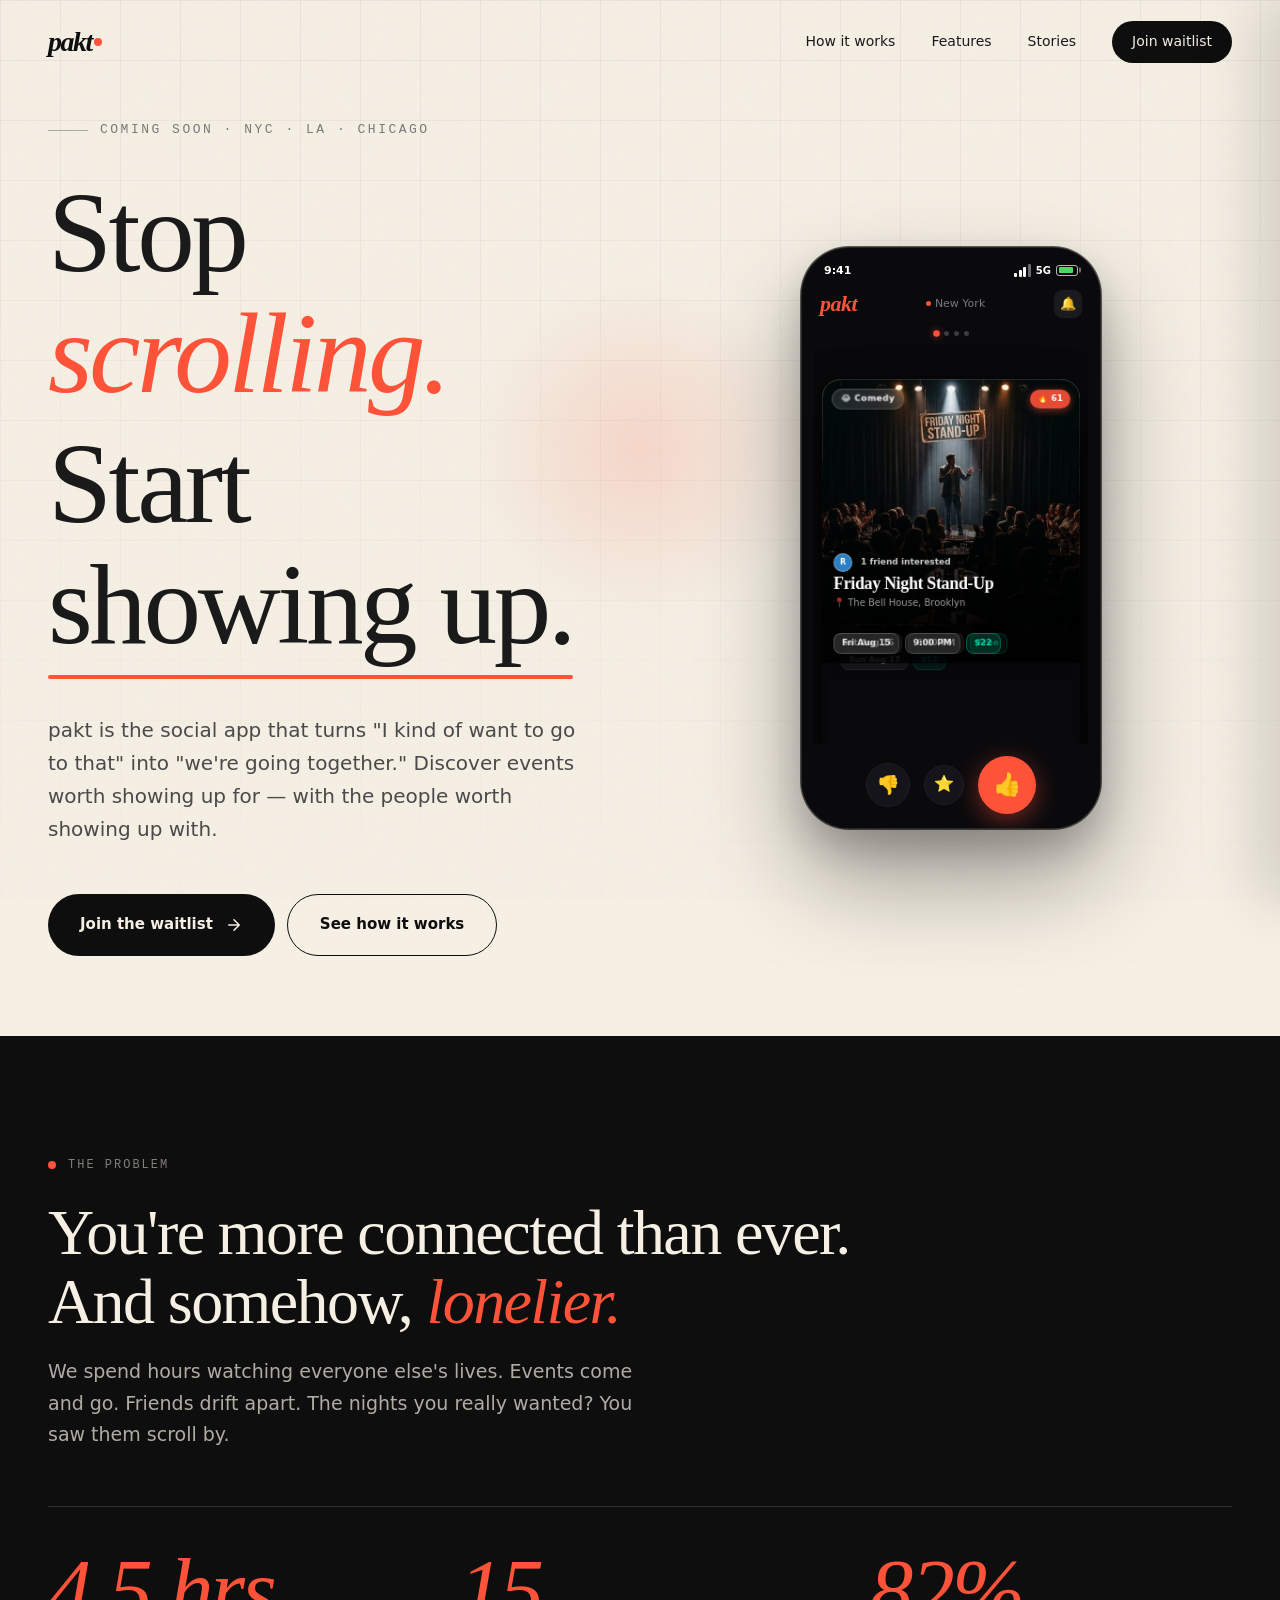
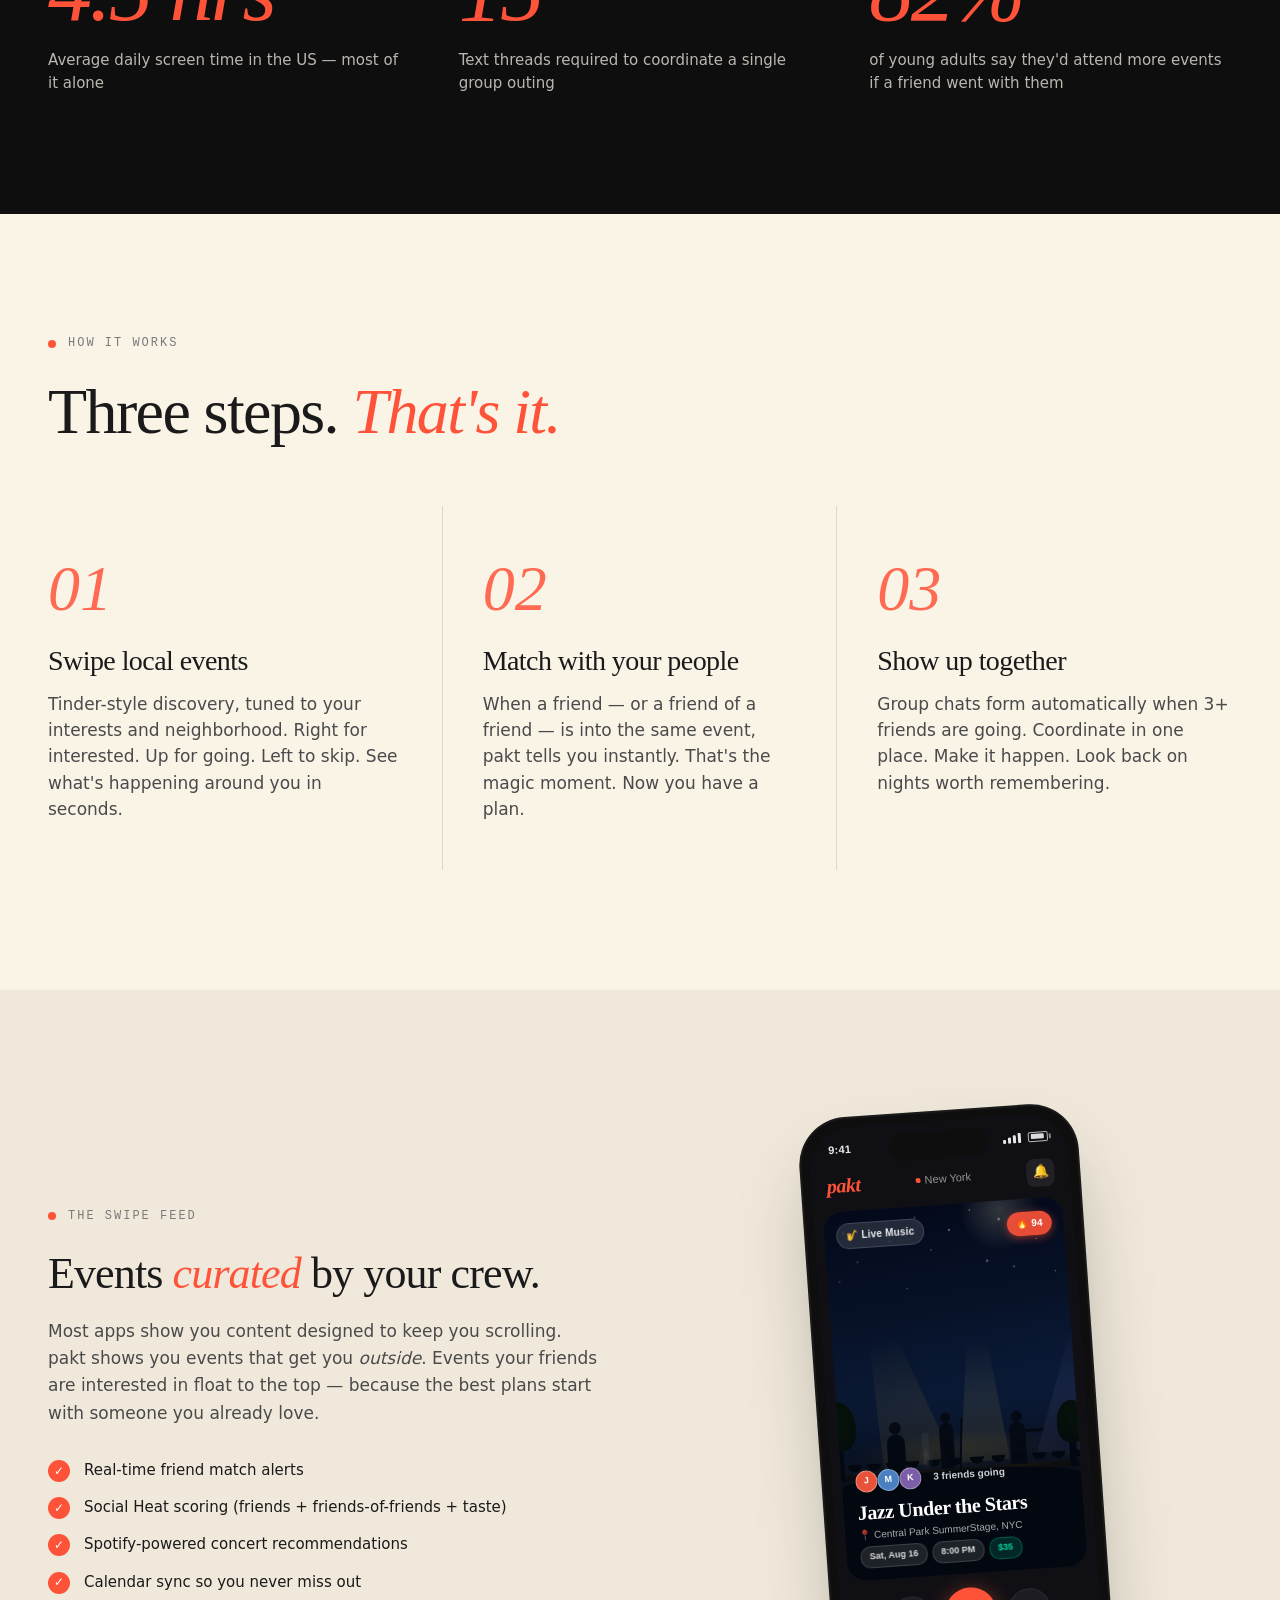
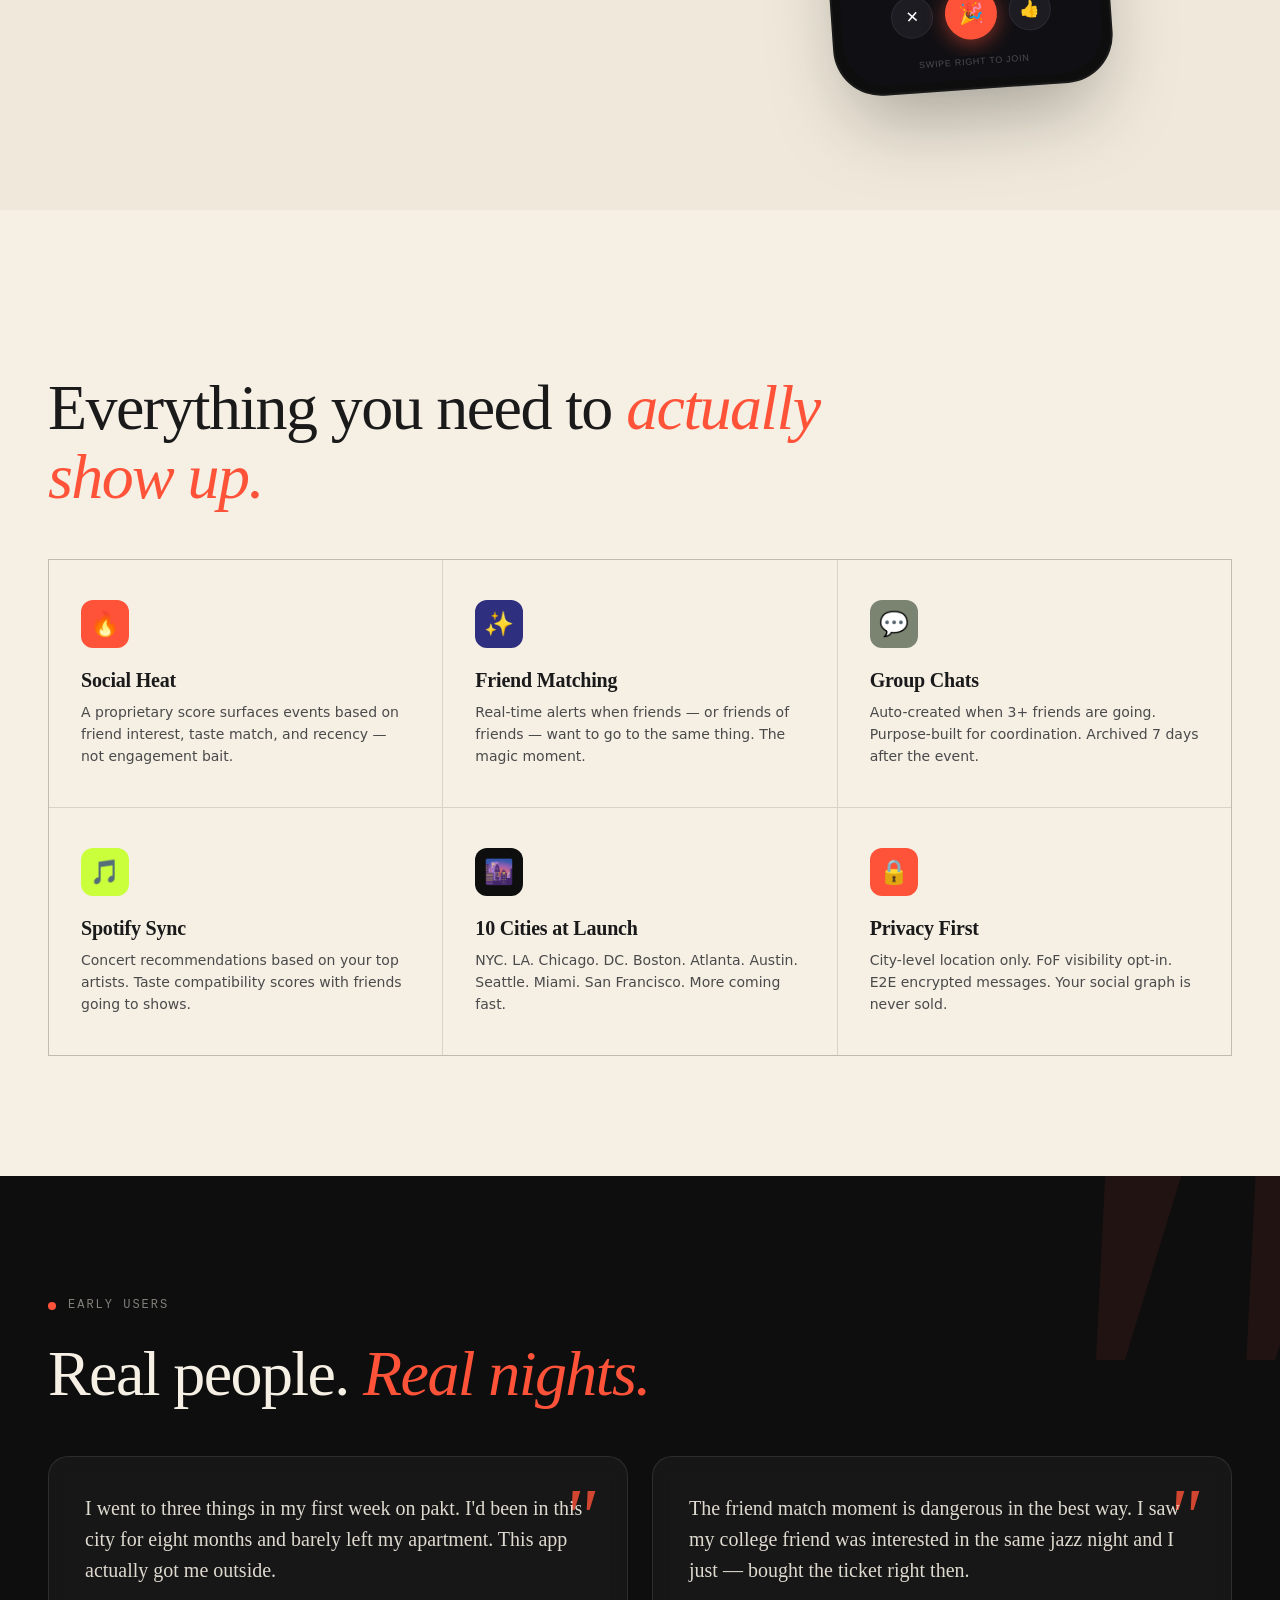
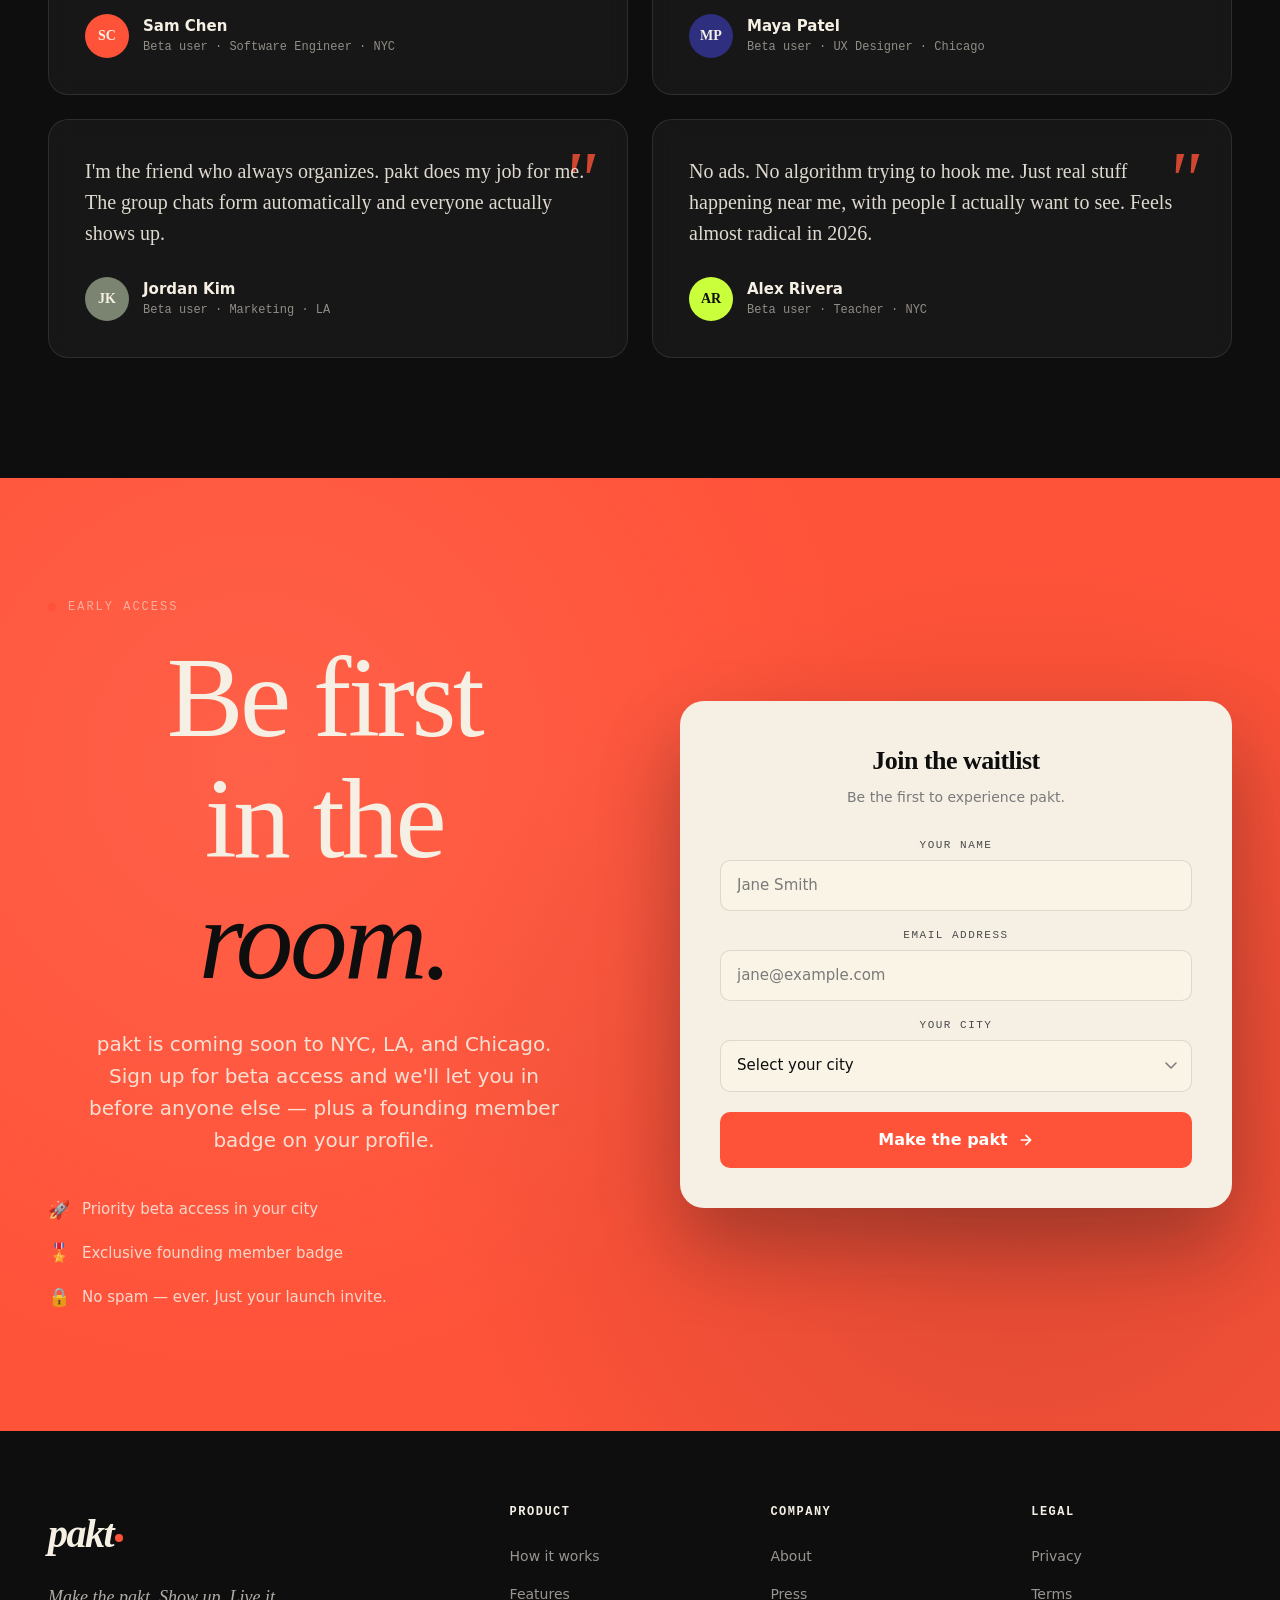
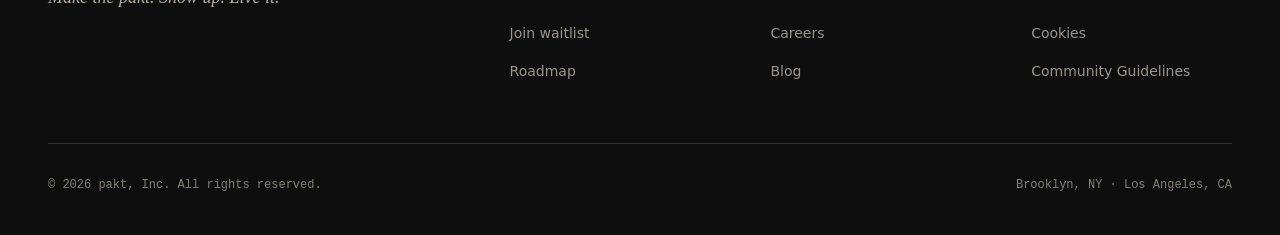
==== commit c2043376: "Update index.html - Google Analytics Tag added back in" ====
--- a/index.html
+++ b/index.html
@@ -1,6 +1,15 @@
 <!DOCTYPE html>
 <html lang="en">
 <head>
+  <!-- Google tag (gtag.js) -->
+<script async src="https://www.googletagmanager.com/gtag/js?id=G-9ZVL39YYQL"></script>
+<script>
+  window.dataLayer = window.dataLayer || [];
+  function gtag(){dataLayer.push(arguments);}
+  gtag('js', new Date());
+
+  gtag('config', 'G-9ZVL39YYQL');
+</script>
 <meta charset="UTF-8" />
 <meta name="viewport" content="width=device-width, initial-scale=1.0" />
 <title>pakt — Make the pakt. Show up. Live it.</title>
